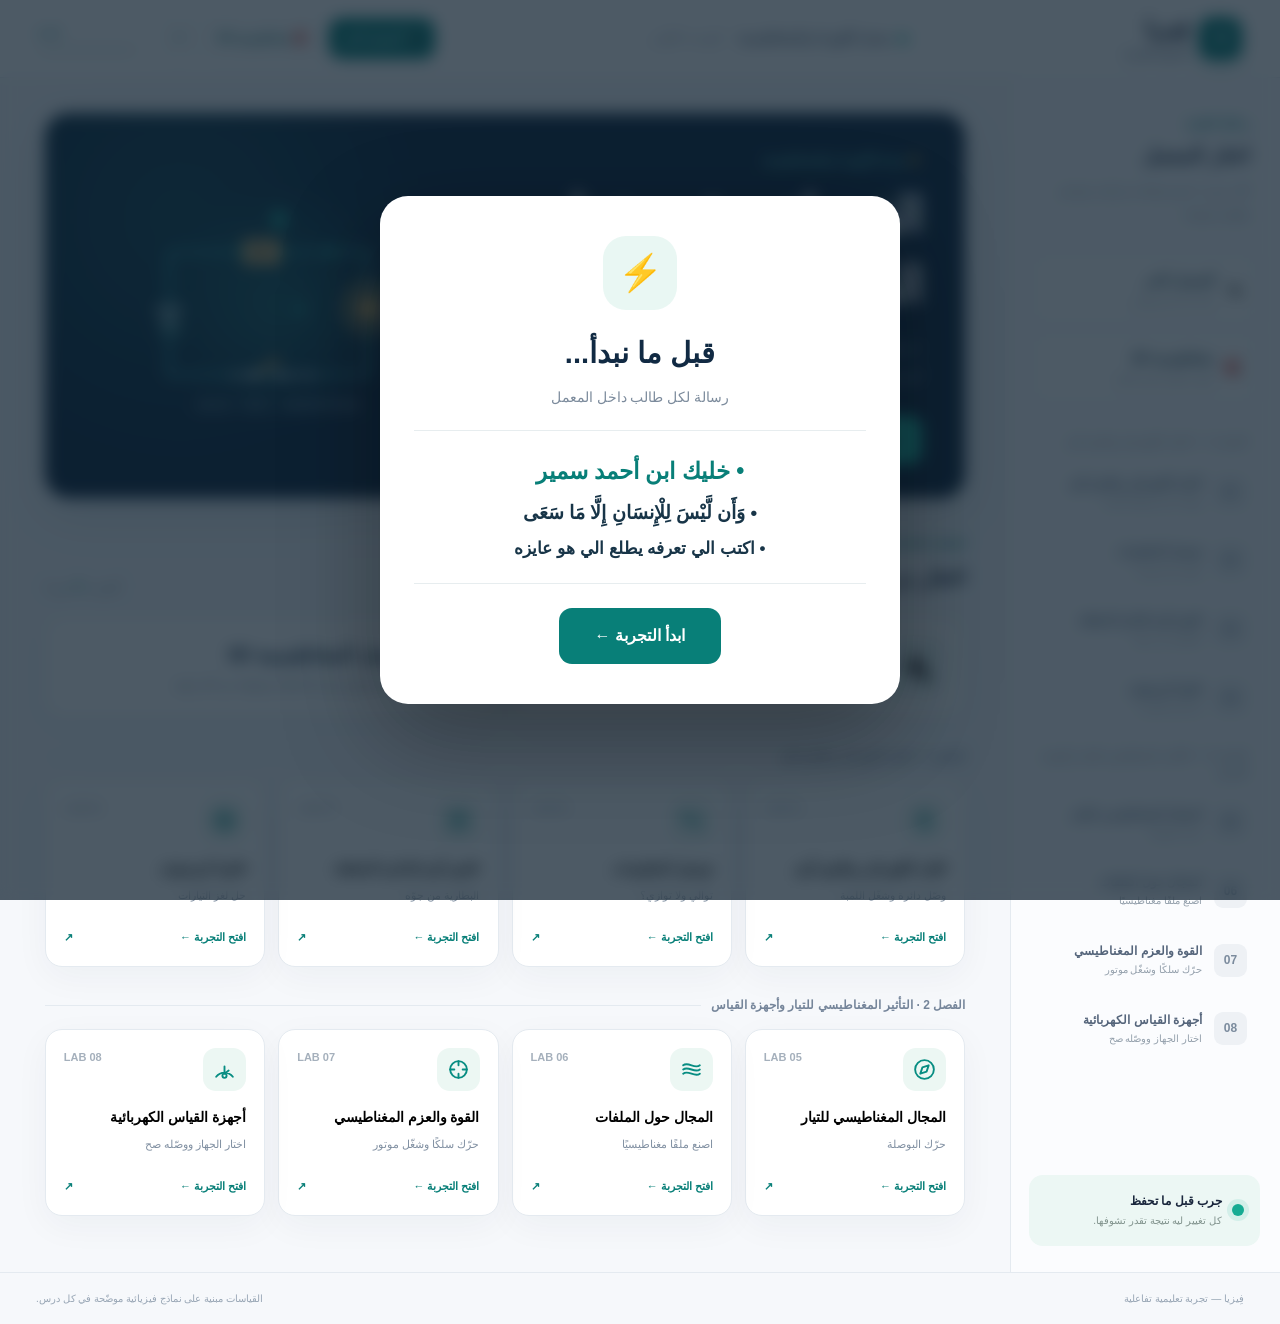
==== fizya-standalone.html @ b4860eb0 "Add files via upload" ====
<!doctype html>
<html lang="ar" dir="rtl">
<head>
<meta charset="utf-8" />
<meta name="viewport" content="width=device-width, initial-scale=1" />
<meta name="theme-color" content="#f6f8fb" />
<meta name="description" content="معمل الفيزياء التفاعلي — ٨ تجارب لفهم الكهرباء والمغناطيسية بالتطبيق." />
<title>فيزيا | معمل الفيزياء التفاعلي</title>
<style>
:root{--bg:#f6f8fb;--ink:#19263c;--muted:#748195;--teal:#087f78;--teal-dark:#086d67;--teal-pale:#e8f6f3;--line:#e4eaf0;--panel:#fff;--navy:#11233b;--accent:#f4b15e;--shadow:0 10px 35px rgba(26,47,72,.045)}
*{box-sizing:border-box}html{scroll-behavior:smooth}body{margin:0;background:var(--bg);font-family:Tahoma,"Segoe UI",Arial,sans-serif;color:var(--ink);font-size:14px;line-height:1.75}button,input,select{font:inherit}button{cursor:pointer}button:focus-visible,input:focus-visible,select:focus-visible{outline:3px solid #64c9bf;outline-offset:3px}svg{display:block}button svg{width:18px;height:18px;fill:none;stroke:currentColor;stroke-width:1.8;stroke-linecap:round;stroke-linejoin:round}h1,h2,h3,p{margin-top:0}h1{letter-spacing:-.8px}.site-header{height:78px;background:#fff;border-bottom:1px solid var(--line);position:sticky;top:0;z-index:20}.header-inner{max-width:1680px;margin:auto;height:100%;display:flex;align-items:center;justify-content:space-between;padding:0 38px;gap:18px}.brand{border:0;background:transparent;display:flex;align-items:center;gap:10px;text-align:right;color:var(--ink);padding:0}.brand-symbol{width:43px;height:43px;border-radius:13px;background:var(--teal);color:#fff;display:grid;place-items:center;box-shadow:0 7px 15px #0a8b7a26}.brand-symbol svg{width:24px}.brand strong{display:block;font-size:23px;line-height:1.3;font-weight:900}.brand small{display:block;font-size:11px;color:var(--muted);font-weight:600}.header-middle{color:#526177;font-weight:700;font-size:13px;display:flex;align-items:center;gap:8px}.tiny-dot,.auto-update i{display:inline-block;width:8px;height:8px;border-radius:50%;background:#25b69c;box-shadow:0 0 0 4px #25b69c1a}.header-unit{font-weight:400;color:#9aa4b2}.header-right{display:flex;align-items:center;gap:25px}.progress-mini{width:98px;display:flex;flex-direction:column;gap:4px;text-align:left;font-size:11px;color:var(--teal);font-weight:800}.progress-track{height:6px;border-radius:20px;background:#e5eeec;overflow:hidden}.progress-track span{display:block;background:#08a08d;width:0;height:100%;transition:width .5s}.icon-button{display:none;border:1px solid var(--line);background:#fff;border-radius:10px;padding:10px}.layout{max-width:1680px;margin:0 auto;display:grid;grid-template-columns:270px minmax(0,1fr);min-height:calc(100vh - 130px)}.sidebar{border-left:1px solid var(--line);padding:30px 20px 26px 18px;display:flex;flex-direction:column;gap:22px;background:#fbfcfe}.eyebrow{display:block;text-transform:uppercase;font-size:11px;font-weight:900;letter-spacing:.2px;color:var(--teal)}.sidebar-top{padding:6px 10px}.sidebar-top h2{font-size:20px;margin:5px 0}.sidebar-top p{font-size:12px;color:#8390a1;line-height:2;margin:0}.nav-group{margin:9px 0 16px}.nav-heading{font-size:10px;font-weight:800;color:#95a1b0;margin:0 12px 9px;letter-spacing:.5px}.nav-item{width:100%;display:flex;align-items:center;gap:12px;text-align:right;border:1px solid transparent;background:transparent;border-radius:12px;padding:13px 12px;color:#55657b;transition:background .2s,border .2s;margin-bottom:4px}.nav-item:hover{background:#eff5f5}.nav-item.active{color:var(--teal);background:#eaf7f3;border-color:#cdece5;font-weight:900}.nav-number{background:#eef1f5;border-radius:9px;width:33px;height:33px;flex-shrink:0;display:grid;place-items:center;color:#7b8b9d;font-size:12px;font-weight:900}.nav-item.active .nav-number{background:#bfe6dd;color:#086c64}.nav-item strong{font-size:12px;line-height:1.6;display:block}.nav-item small{display:block;color:#94a0ac;font-size:10px}.nav-complete{margin-right:auto;color:#0b9b78;font-weight:900;font-size:15px}.sidebar-bottom{margin-top:auto;background:#ecf7f4;border-radius:14px;padding:16px;display:flex;gap:10px;align-items:center}.orb{height:12px;width:12px;background:#16ab93;border-radius:50%;box-shadow:0 0 0 5px #10af951c;flex-shrink:0}.sidebar-bottom strong{display:block;font-size:12px}.sidebar-bottom small{font-size:10px;color:#81938d;display:block}.main{padding:35px clamp(20px,3.5vw,60px) 56px;min-width:0}.landing{max-width:1110px;margin:auto}.landing-cover{background:#112941;border-radius:24px;color:#fff;min-height:288px;position:relative;overflow:hidden;display:grid;grid-template-columns:1.1fr .9fr;align-items:center;padding:34px 43px;box-shadow:0 16px 45px #173c4720}.landing-cover::before{content:"";position:absolute;border-radius:50%;width:530px;height:530px;left:-130px;top:-160px;background:radial-gradient(circle,#1eb5a533,transparent 65%);pointer-events:none}.hero-copy{z-index:1}.hero-copy .micro{color:#69dec9;font-size:12px;font-weight:800}.hero-copy h1{font-size:clamp(32px,4vw,50px);line-height:1.4;max-width:570px;margin:9px 0 12px}.hero-copy p{max-width:435px;line-height:2;color:#bfd1df;font-size:14px}.start-button,.primary-button{background:var(--teal);color:white;border:0;border-radius:12px;padding:12px 20px;font-weight:900;display:inline-flex;align-items:center;justify-content:center;gap:12px;transition:transform .15s,background .15s}.start-button{background:#21c0a9;color:#0d2634;margin-top:13px}.start-button:hover,.primary-button:hover{transform:translateY(-2px)}.start-button svg,.primary-button svg{width:17px;height:17px}.landing-art{display:grid;place-items:center;min-width:0}.landing-art svg{max-width:100%;width:350px;height:auto}.home-head{display:flex;align-items:end;justify-content:space-between;margin:36px 0 18px}.home-head h2{font-size:23px;margin:4px 0 0}.home-head small{color:var(--muted)}.chapter-label{font-size:12px;color:#75859a;font-weight:900;margin:28px 0 13px;display:flex;gap:10px;align-items:center}.chapter-label:after{content:"";flex:1;height:1px;background:var(--line)}.lab-grid{display:grid;grid-template-columns:repeat(4,minmax(0,1fr));gap:13px}.lab-card{display:flex;flex-direction:column;align-items:stretch;text-align:right;padding:18px;border-radius:17px;background:#fff;border:1px solid var(--line);box-shadow:var(--shadow);min-height:187px;transition:transform .2s,border-color .2s,box-shadow .2s}.lab-card:hover{transform:translateY(-4px);border-color:#9cd8d0;box-shadow:0 15px 30px #2940500f}.lab-card-top{display:flex;justify-content:space-between;align-items:start}.lab-icon{height:43px;width:43px;display:grid;place-items:center;border-radius:13px;background:#ecf7f3;color:#078d82}.lab-icon svg{width:25px;height:25px;fill:none;stroke:currentColor;stroke-width:1.8;stroke-linecap:round;stroke-linejoin:round}.lab-card-index{font-size:11px;color:#a5b0bc;font-weight:800}.lab-card h3{font-size:14px;line-height:1.7;margin:15px 0 6px}.lab-card p{font-size:11px;color:#8190a2;margin:0;line-height:1.8}.lab-card-bottom{margin-top:auto;padding-top:12px;display:flex;justify-content:space-between;align-items:center;color:var(--teal);font-size:11px;font-weight:900}.check-mark{background:#e7f8ee;color:#138c5f;border-radius:20px;padding:2px 9px}.breadcrumb{color:#9aa6b5;font-size:12px;margin:0 0 19px}.breadcrumb button{color:var(--teal);background:none;border:0;font-weight:800;padding:0}.lesson-hero{display:flex;align-items:center;justify-content:space-between;gap:15px;margin-bottom:25px}.lesson-kicker{display:flex;align-items:center;gap:12px;color:var(--teal);font-size:11px;font-weight:900}.kicker-sep{width:4px;height:4px;background:#bac6d1;border-radius:50%}.lesson-hero h1{font-size:clamp(23px,2.6vw,34px);line-height:1.4;margin:8px 0}.lesson-hero p{color:#8190a2;font-size:13px;margin:0}.hero-badge{border:1px solid #b5e4dc;border-radius:30px;background:#eaf8f3;color:#087b6d;padding:8px 13px;font-size:11px;display:flex;align-items:center;gap:6px;white-space:nowrap;font-weight:900}.hero-badge svg{width:18px;height:18px;fill:none;stroke:currentColor;stroke-width:1.8}.lesson-grid{display:grid;grid-template-columns:minmax(0,1fr) minmax(260px,306px);gap:20px;align-items:start}.experiment-card,.task-card,.insight-card,.navigation-card{background:var(--panel);border:1px solid var(--line);border-radius:18px;box-shadow:var(--shadow)}.experiment-card{padding:22px;min-width:0}.card-top,.controls-top{display:flex;justify-content:space-between;align-items:center;gap:12px}.card-top>div,.controls-top>div{display:flex;align-items:center;gap:10px}.card-top h2,.controls-top h2{font-size:16px;margin:0}.step-pill{display:inline-grid;place-items:center;min-width:31px;height:31px;border-radius:9px;background:#e7f5f1;color:var(--teal);font-size:11px;font-weight:900;direction:ltr}.quiet-button{color:#8995a5;background:#fff;border:1px solid #e5ebf0;border-radius:9px;padding:7px 9px;display:flex;align-items:center;gap:5px;font-size:11px}.quiet-button:hover{color:#c15c46}.quiet-button svg{width:14px;height:14px}.stage{margin-top:18px;background:#102438;border:1px solid #19354a;border-radius:16px;min-height:295px;position:relative;overflow:hidden;color:#fff;display:flex;flex-direction:column;align-items:stretch;justify-content:center}.stage::before{content:"";position:absolute;inset:0;opacity:.12;background-image:linear-gradient(#47778b 1px,transparent 1px),linear-gradient(90deg,#47778b 1px,transparent 1px);background-size:28px 28px;pointer-events:none}.stage svg{width:100%;height:auto;max-height:355px;position:relative;z-index:1}.stage-title{position:absolute;top:13px;right:16px;z-index:2;color:#91b3c5;font-size:10px;font-weight:900}.stage-footer{position:absolute;bottom:12px;left:14px;z-index:2;font-size:10px;color:#9bc0cf;direction:ltr}.stage-note{margin:9px 0 23px;color:#8492a4;font-size:11px;min-height:19px}.controls-top{border-top:1px solid #ecf0f4;padding-top:20px}.auto-update{display:flex;align-items:center;gap:8px;color:#8ca3a1;font-size:10px}.auto-update i{width:6px;height:6px}.controls{display:grid;grid-template-columns:repeat(2,minmax(0,1fr));gap:14px;margin-top:17px}.control{background:#f7f9fb;border:1px solid #edf0f3;border-radius:12px;padding:13px 15px;min-width:0}.control.full{grid-column:1/-1}.control-label{display:flex;align-items:center;justify-content:space-between;gap:10px;font-size:11px;font-weight:900;margin-bottom:14px}.control-value{direction:ltr;unicode-bidi:isolate;color:var(--teal);font-weight:900;font-size:13px;white-space:nowrap}.control input[type=range]{width:100%;accent-color:#0b998b;cursor:pointer;margin:0}.minmax{display:flex;justify-content:space-between;direction:ltr;color:#a5adba;font-size:10px;margin-top:3px}.segment{display:flex;gap:5px;background:#eaf0f3;border-radius:10px;padding:4px}.segment button{border:0;background:transparent;color:#657588;padding:9px 10px;border-radius:8px;font-size:11px;font-weight:800;flex:1;min-width:0}.segment button.selected{background:#fff;color:var(--teal);box-shadow:0 2px 7px #25385017}.action-row{display:flex;flex-wrap:wrap;gap:9px;margin-top:10px}.soft-action{border:1px solid #d4e7e4;background:#f3faf8;border-radius:10px;color:#107d74;font-size:11px;font-weight:900;padding:9px 12px}.soft-action:hover{background:#ddf2eb}.readouts{display:grid;grid-template-columns:repeat(3,minmax(0,1fr));gap:9px;margin-top:16px}.readout{background:#eef7f5;padding:14px 12px;border-radius:12px;min-width:0}.readout small{display:block;font-size:10px;color:#658b86;font-weight:700}.readout strong{font-size:20px;font-weight:900;display:block;direction:ltr;text-align:right;line-height:1.5;color:#096d64;font-family:"Segoe UI",Tahoma,sans-serif}.right-column{display:flex;flex-direction:column;gap:15px}.task-card,.insight-card,.navigation-card{padding:22px}.task-card{border-top:3px solid #0a998c}.section-heading{display:flex;align-items:center;gap:11px;margin-bottom:15px}.number-emphasis{background:#e8f6f2;color:var(--teal);display:grid;place-items:center;width:36px;height:36px;border-radius:10px;font-weight:900;direction:ltr}.number-emphasis.secondary{background:#fff3e4;color:#c68231}.section-heading h2{font-size:16px;margin:2px 0 0}.task-card>p,.insight-card>p,.navigation-card>p{font-size:12px;color:#6c7d90;line-height:2.1}.task-card>p{font-size:13px;color:#43556e}.task-status{display:flex;align-items:flex-start;gap:8px;background:#f6f8fa;color:#8290a3;border-radius:11px;padding:11px 12px;font-size:11px;font-weight:800;line-height:1.8;margin:14px 0}.task-status.done{color:#0b836e;background:#e7f8f0}.task-status svg{width:17px;height:17px;fill:none;stroke:currentColor;stroke-width:2;flex-shrink:0;margin-top:2px}.hint-button{border:0;background:transparent;color:#c38943;font-weight:900;font-size:11px;display:flex;align-items:center;gap:6px;padding:7px 0}.hint-button svg{width:17px;height:17px}.hint-text{margin:5px 0 0!important;background:#fff7e8;color:#865b25!important;border-radius:10px;padding:11px;line-height:2}.formula{direction:ltr;text-align:center;background:#11283b;color:#c5fff2;border-radius:11px;padding:13px 8px;margin:0 0 15px;font-size:16px;font-weight:800;font-family:"Segoe UI",Arial,sans-serif;letter-spacing:.4px}.insight-card>p{margin-bottom:12px}.dynamic-insight{background:#f4f8fa;border-right:3px solid #16a796;border-radius:8px;padding:11px 13px;font-size:11px;color:#425b6e;line-height:1.9}.navigation-card{background:#f0f6f5}.navigation-card p{font-size:11px;margin:8px 0 15px}.primary-button{width:100%;background:#087e75;padding:12px 16px;font-size:12px}.primary-button:disabled{background:#a5c9c2;cursor:not-allowed;transform:none}.landing-progress{display:flex;align-items:center;gap:6px;color:#627588;font-size:12px}.landing-progress strong{color:var(--teal)}footer{max-width:1680px;margin:auto;border-top:1px solid var(--line);padding:17px 36px;display:flex;justify-content:space-between;gap:12px;color:#98a6b5;font-size:10px}.toast{position:fixed;bottom:25px;left:25px;z-index:50;background:#163b38;color:white;padding:12px 20px;border-radius:11px;box-shadow:0 12px 50px #0003;transition:opacity .2s,transform .2s;opacity:0;transform:translateY(10px);pointer-events:none;max-width:320px;font-size:12px}.toast.show{opacity:1;transform:translateY(0)}.node{cursor:pointer}.node:hover circle{stroke:#fff;stroke-width:3}.wire-connected{stroke:#5bd8c6;stroke-width:4;fill:none;stroke-linecap:round}.wire-missing{stroke:#476274;stroke-dasharray:7 7;stroke-width:3;fill:none}.wire-active{stroke:#7beccf;stroke-width:4;fill:none}.svg-caption{font-family:"Segoe UI",Tahoma,Arial,sans-serif;fill:#b8d5df;font-size:11px}.svg-label{font-family:"Segoe UI",Tahoma,Arial,sans-serif;fill:#f3f9ff;font-size:13px;font-weight:650}.svg-value{font-family:"Segoe UI",Arial,sans-serif;fill:#74ebd3;font-weight:750;font-size:14px}.svg-muted{stroke:#7795a7;fill:none;stroke-width:3}.svg-equipment{stroke:#e2eef4;fill:#17334a;stroke-width:2}.tap-label{font-family:Tahoma,sans-serif;font-size:10px;fill:#eaf5ff}.entry-input{background:white;width:100%;padding:10px 12px;border:1px solid #d3e3e3;border-radius:8px;outline:0;color:#173448;direction:ltr}.entry-button{background:#108e82;color:#fff;border:0;border-radius:9px;padding:11px 12px;font-size:12px;font-weight:850}.entry-row{display:flex;gap:7px}.entry-row input{flex:1;min-width:0}.lab-footnote{font-size:10px;color:#8da0ac;margin-top:6px}.mobile-close{display:none}[hidden]{display:none!important}
@media(max-width:1270px){.lesson-grid{grid-template-columns:minmax(0,1fr) 270px}.main{padding:29px 24px}.lab-grid{grid-template-columns:repeat(2,minmax(0,1fr))}.layout{grid-template-columns:240px minmax(0,1fr)}.sidebar{padding:27px 12px}.task-card,.insight-card,.navigation-card{padding:18px}}
@media(max-width:980px){.icon-button{display:inline-flex}.layout{display:block}.sidebar{position:fixed;z-index:30;right:0;top:78px;bottom:0;width:290px;overflow:auto;background:#fff;box-shadow:-12px 8px 40px #1b354331;transform:translateX(110%);transition:transform .2s}.sidebar.open{transform:translateX(0)}.main{padding:28px clamp(15px,5vw,42px)}.header-inner{padding:0 23px}.lesson-grid{grid-template-columns:minmax(0,1fr) 285px}}
@media(max-width:720px){.site-header{height:68px}.header-middle{display:none}.header-inner{padding:0 16px}.sidebar{top:68px}.brand strong{font-size:20px}.brand-symbol{height:39px;width:39px}.progress-mini{width:70px}.header-right{gap:15px}.landing-cover{grid-template-columns:1fr;min-height:0;padding:28px 25px}.landing-art{display:none}.hero-copy h1{font-size:31px}.landing-cover p{font-size:12px}.home-head{align-items:center}.lab-grid{grid-template-columns:repeat(2,minmax(0,1fr));gap:10px}.lab-card{padding:14px;min-height:173px}.lab-card h3{font-size:12px}.lab-card p{font-size:10px}.lesson-grid{grid-template-columns:1fr}.lesson-hero{align-items:flex-start}.hero-badge{display:none}.experiment-card{padding:14px}.stage{min-height:245px}.stage svg{max-height:300px}.right-column{display:grid;grid-template-columns:1fr}.task-card,.insight-card,.navigation-card{padding:19px}.controls{gap:8px}.control{padding:11px}.readout{padding:12px 9px}.readout strong{font-size:17px}.readout small{font-size:9px}footer{flex-wrap:wrap;padding:16px}.controls-top h2,.card-top h2{font-size:13px}}
@media(max-width:420px){.lab-grid{grid-template-columns:1fr 1fr}.lab-card{min-height:180px}.hero-copy h1{font-size:28px}.main{padding:22px 12px}.readouts{gap:6px}.readout strong{font-size:15px}.header-inner{padding:0 12px}.controls{grid-template-columns:1fr}.auto-update{font-size:9px}.lesson-hero h1{font-size:23px}.stage{min-height:220px}.card-top{gap:4px}.quiet-button{font-size:10px}}
@media(prefers-reduced-motion:reduce){*,*:before,*:after{animation:none!important;transition:none!important;scroll-behavior:auto!important}}


/* FIZYA v2 - focused interaction system */
[hidden]{display:none!important}
.header-tools{display:flex;gap:7px;align-items:center}.header-tool{border:1px solid #d8e7e5;background:#fff;color:#146b66;border-radius:12px;padding:9px 12px;font-size:12px;font-weight:800;white-space:nowrap}.header-tool:hover,.header-tool.active{background:#eaf7f4}.header-tool.primary{background:#087f78;color:white;border-color:#087f78}.sidebar-lab-links{display:grid;gap:8px;padding:0 4px}.sidebar-special{background:white;border:1px solid #dfe9ef;color:#294656;border-radius:12px;text-align:right;padding:13px;display:flex;align-items:center;gap:10px;font-weight:800}.sidebar-special svg{width:22px;height:22px;flex-shrink:0}.sidebar-special small{display:block;font-size:10px;color:#8594a2;font-weight:500}.sidebar-special.selected{background:#e9f7f3;border-color:#b8e3d9;color:#087f78}.landing-special{display:grid;grid-template-columns:repeat(2,minmax(0,1fr));gap:14px;margin:18px 0 28px}.special-tile{border:1px solid #deebe9;border-radius:19px;display:flex;align-items:center;gap:15px;text-align:right;background:white;padding:21px;color:#152b41;box-shadow:0 8px 22px #12283908}.special-tile strong{font-size:19px;display:block}.special-tile small{display:block;color:#758696;font-size:12px;margin-top:3px}.tile-symbol{font-size:30px;width:58px;height:58px;background:#e9f6f4;border-radius:16px;display:grid;place-items:center}.special-tile:hover{border-color:#88cfc3;transform:translateY(-1px)}
.welcome-overlay{position:fixed;inset:0;z-index:90;background:rgba(11,29,45,.73);backdrop-filter:blur(8px);display:grid;place-items:center;padding:20px}.welcome-card{width:min(520px,100%);background:#fff;border-radius:28px;padding:40px 34px;text-align:center;box-shadow:0 35px 100px #0005}.welcome-emblem{width:74px;height:74px;display:grid;place-items:center;margin:0 auto 18px;background:#e9f7f3;color:#087f78;font-size:36px;border-radius:23px}.welcome-card h2{font-size:29px;margin:0 0 6px;color:#112a43}.welcome-lead{color:#7c8b9c;margin-bottom:21px}.welcome-quotes{border-top:1px solid #e7edef;border-bottom:1px solid #e7edef;padding:17px 0;margin:0 0 24px}.welcome-quotes p{margin:0;line-height:2;font-size:20px;font-weight:800;color:#183548}.welcome-quotes p:first-child{font-size:23px;color:#087f78}.welcome-quotes p:nth-child(2){font-family:Tahoma,'Segoe UI',sans-serif;font-size:19px}.welcome-quotes p:last-child{font-size:17px}.welcome-card button{border:0;border-radius:13px;padding:14px 36px;background:#087f78;color:white;font-weight:900;font-size:16px}
.extra-view{max-width:1270px;margin:0 auto}.extra-header{display:flex;justify-content:space-between;gap:14px;align-items:flex-end;margin:0 0 19px}.extra-header .eyebrow{margin:0 0 8px}.extra-header h1{font-size:clamp(27px,3vw,38px);margin:0 0 6px}.extra-header p{color:#77889a;margin:0;font-size:14px;max-width:650px}.extra-columns{display:grid;grid-template-columns:minmax(0,1fr) 300px;align-items:start;gap:20px}.extra-panel{background:#fff;border:1px solid #e1eaf0;border-radius:19px;padding:20px;box-shadow:0 10px 25px rgba(22,45,66,.035);min-width:0}.extra-panel h3{font-size:16px;margin:0 0 12px}.extra-aside{display:grid;gap:15px}.lab-label{font-size:11px;color:#087f78;letter-spacing:.2px;font-weight:900}.quiet-line{font-size:12px;color:#708596;line-height:1.9}.experiment-actions{display:flex;gap:8px;flex-wrap:wrap;align-items:center;margin:12px 0}.lab-action{border:1px solid #dce8ed;background:#f7fafb;border-radius:10px;padding:9px 13px;color:#294b5e;font-size:12px;font-weight:800}.lab-action:hover,.lab-action:focus-visible{background:#e8f6f3;border-color:#9dd5cb}.lab-action.highlight{background:#087f78;border-color:#087f78;color:white}.lab-action.danger{color:#a64c45}.tool-palette{display:flex;gap:8px;flex-wrap:wrap}.component-add{border:1px dashed #b4cbd0;background:#f7fbfc;padding:9px 14px;border-radius:11px;color:#243f50;font-weight:800;font-size:12px;touch-action:manipulation}.component-add:active{transform:scale(.98)}.component-add span{font-size:19px;vertical-align:middle;margin-left:5px}.component-add.is-selected{background:#def4ee;border-style:solid;border-color:#087f78}.lab-canvas-shell{margin:14px 0 10px;background:#0d2636;border-radius:16px;overflow:auto;position:relative}.circuit-svg{display:block;width:100%;min-width:620px;touch-action:none;user-select:none;cursor:crosshair}.lab-canvas-top{position:absolute;top:12px;right:13px;color:#b8d5df;font-size:11px;font-weight:700;pointer-events:none}.lab-canvas-bottom{position:absolute;bottom:12px;left:14px;color:#84aaba;font-size:11px;pointer-events:none}.component-shape{cursor:grab;touch-action:none}.component-shape:active{cursor:grabbing}.component-shape.selected rect.select-halo{stroke:#ffcc75;stroke-width:2.5}.terminal{cursor:pointer;outline:none;touch-action:manipulation}.terminal:focus circle:last-of-type{stroke:#fff;stroke-width:3}.lab-wire{stroke:#5bcdbc;stroke-width:3;stroke-linecap:round;fill:none;pointer-events:none}.lab-wire.preview{stroke:#f5bb72;stroke-dasharray:7 7}.lab-metrics{display:grid;grid-template-columns:repeat(3,minmax(0,1fr));gap:10px;margin:12px 0}.lab-metric{background:#f0f6f7;padding:13px 10px;border-radius:12px;text-align:center}.lab-metric small{display:block;font-size:10px;color:#72899a}.lab-metric strong{display:block;font-size:19px;color:#0d756d;direction:ltr}.lab-control label{font-size:12px;font-weight:800;display:flex;justify-content:space-between}.lab-control input[type=range]{width:100%;accent-color:#0d9488}.lab-control{margin-top:11px}.lab-control small{color:#748798;font-size:11px}.explain-toggle{width:100%;background:#e9f6f3;border:1px solid #c8e8df;color:#087f78;font-weight:900;padding:13px 16px;border-radius:13px;text-align:right}.why-content{margin-top:11px;border-radius:13px;background:#f4faf8;border:1px solid #d7ece6;padding:14px;font-size:13px;line-height:2;color:#35536a}.warning-strip{background:#fff2e7;border:1px solid #f7cfb7;border-radius:10px;padding:10px;color:#8d4c2d;font-weight:800;font-size:12px;margin:9px 0}.success-strip{background:#e8f7f1;border:1px solid #bce8d5;border-radius:10px;padding:10px;color:#126e53;font-size:12px;font-weight:800}.prediction-card{background:#fff;border:1px solid #dceae8;border-right:4px solid #08a48e;border-radius:15px;padding:17px 20px;margin:0 0 20px;display:grid;grid-template-columns:minmax(0,1fr) auto;gap:12px;align-items:center}.prediction-card h3{font-size:15px;margin:2px 0 5px}.prediction-card p{margin:0;font-size:12px;color:#6e8091}.prediction-options{display:flex;flex-wrap:wrap;gap:7px;justify-content:flex-start}.prediction-options button{border:1px solid #d2e2e8;border-radius:10px;padding:9px 13px;background:#f8fafc;color:#31506a;font-size:12px;font-weight:800}.prediction-options button.chosen{border-color:#0b8e82;background:#e4f7f1;color:#067367}.prediction-feedback{grid-column:1/-1;background:#f1f7f7;border-radius:10px;padding:11px;color:#345267;font-size:12px}.prediction-feedback.correct{color:#0b765b;background:#e8f9ef}.prediction-feedback.incorrect{color:#945634;background:#fff4e8}
.mag-canvas{display:block;width:100%;height:390px;touch-action:none;cursor:grab;background:radial-gradient(circle at 48% 50%,#173f4a 0,#102d3e 55%,#0a1c2e 100%);border-radius:15px}.mag-canvas:active{cursor:grabbing}.mag-readouts{display:flex;flex-wrap:wrap;gap:12px;margin:8px 0}.mag-readouts span{padding:10px 13px;border-radius:10px;background:#edf6f6;color:#1c5863;font-size:12px;font-weight:800}.mag-readouts b{font-size:16px;color:#087f78}.mag-view-actions{display:flex;gap:7px;flex-wrap:wrap;margin-top:10px}.mag-view-actions button{border:1px solid #a9c3ca;background:#173e50;color:#eaf9fc;border-radius:9px;padding:7px 12px;font-size:12px;font-weight:800}.mag-view-actions button:hover{background:#22596a}.mag-help{font-size:12px;color:#6f8592;line-height:1.8;margin-top:6px}.extra-compare{display:grid;grid-template-columns:1fr 1fr;gap:9px}.extra-compare div{background:#f1f7f8;border-radius:11px;padding:10px;font-size:12px}.extra-compare strong{display:block;font-size:18px;color:#087f78}.mini-goal{padding:12px;background:#f0f8f8;border:1px solid #deeeee;border-radius:12px;font-size:12px;color:#335264}.mini-goal strong{font-size:14px;color:#173a46}.mini-goal button{margin-top:10px}.exp-why-button{width:100%;border:1px solid #c8e8df;background:#eaf8f3;border-radius:12px;padding:11px 15px;color:#087b74;font-weight:900;margin:0 0 14px}.insight-hide{display:none!important}.lesson-view .prediction-card{margin-bottom:22px}.small-note{color:#708596;font-size:11px;line-height:1.8}.stage [data-node]{cursor:pointer}
@media(max-width:1150px){.header-tools{gap:4px}.header-tool{font-size:11px;padding:7px 9px}.header-middle{display:none}.extra-columns{grid-template-columns:minmax(0,1fr) 265px}}
@media(max-width:900px){.extra-columns{grid-template-columns:1fr}.extra-aside{grid-template-columns:repeat(2,minmax(0,1fr))}.header-tool{display:none}.header-tools .header-tool.primary{display:inline-flex}.sidebar-lab-links{padding:0}.landing-special{grid-template-columns:1fr 1fr}}
@media(max-width:620px){.welcome-card{padding:28px 18px;border-radius:21px}.welcome-quotes p{font-size:17px}.welcome-quotes p:first-child{font-size:20px}.welcome-quotes p:nth-child(2){font-size:16px}.welcome-quotes p:last-child{font-size:15px}.extra-header{display:block}.extra-panel{padding:15px}.extra-aside{grid-template-columns:1fr}.landing-special{grid-template-columns:1fr}.prediction-card{grid-template-columns:1fr;padding:14px}.prediction-options{justify-content:stretch}.prediction-options button{flex:1}.lab-metrics{grid-template-columns:repeat(3,1fr)}.lab-metric strong{font-size:15px}.mag-canvas{height:310px}}
@media(prefers-reduced-motion:reduce){*,*:before,*:after{scroll-behavior:auto!important;transition:none!important;animation:none!important}}

</style>
</head>
<body>
<div id="app">
<header class="site-header">
  <div class="header-inner">
    <button class="brand" id="homeBtn" aria-label="العودة للبداية">
      <span class="brand-symbol" aria-hidden="true"><svg viewBox="0 0 36 36"><path d="M20 3 7 19h10l-2 14 15-19H19z" fill="currentColor"/></svg></span>
      <span><strong>فِيزيا</strong><small>اتعلمها بالتجربة</small></span>
    </button>
    <div class="header-middle"><span class="tiny-dot"></span> معمل الكهرباء والمغناطيسية <span class="header-unit">· الوحدة الأولى</span></div>
    <div class="header-right"><div class="header-tools"><button class="header-tool primary" data-special="free">🔌 المعمل الحر</button><button class="header-tool" data-special="magnetic">🧲 مغناطيسية 3D</button><button class="header-tool" id="welcomeReopen" title="رسالة البداية" aria-label="رسالة البداية">✦</button></div>
      <div class="progress-mini"><span id="headerCount">٠ / ٨</span><div class="progress-track"><span id="headerBar"></span></div></div>
      <button class="icon-button" id="menuBtn" aria-label="عرض الدروس" title="الدروس"><svg viewBox="0 0 24 24"><path d="M4 6h16M4 12h16M4 18h16"/></svg></button>
    </div>
  </div>
</header>
<div class="layout">
  <aside class="sidebar" id="sidebar">
    <div class="sidebar-top"><span class="eyebrow">رحلتك العلمية</span><h2>اختار المعمل</h2><p>كل درس = تجربة واحدة مركزة، وتحدي تطبقه بنفسك.</p></div>
    <div class="sidebar-lab-links"><button class="sidebar-special" data-special="free"><span>🔌</span><span>المعمل الحر <small>ركّب أي دائرة وجرّب</small></span></button><button class="sidebar-special" data-special="magnetic"><span>🧲</span><span>مغناطيسية 3D <small>مجال تفاعلي ثلاثي الأبعاد</small></span></button></div><div id="lessonNav"></div>
    <div class="sidebar-bottom"><span class="orb"></span><div><strong>جرب قبل ما تحفظ</strong><small>كل تغيير ليه نتيجة تقدر تشوفها.</small></div></div>
  </aside>
  <main class="main" id="mainContent">
    <div id="landing" class="landing"><section style="max-width:720px;margin:clamp(24px,6vw,90px) auto;padding:clamp(24px,5vw,48px);background:#fff;border:1px solid #e2eaf0;border-radius:24px;box-shadow:0 16px 40px rgba(18,39,64,.05);text-align:right"><div style="font-size:38px;line-height:1.3">⚡</div><h1 style="font-size:clamp(27px,4vw,38px);color:#122840;margin:12px 0">فِيزيا — معمل الفيزياء التفاعلي</h1><p style="font-size:17px;line-height:1.9;color:#415970">التجارب تحتاج تشغيل JavaScript في متصفح كامل. لو بتشوف الرسالة دي داخل معاينة ملف في ChatGPT، فالمعاينة غالبًا بتمنع تشغيل التفاعل؛ علشان كده المعامل مش هتظهر هنا.</p><p style="font-size:16px;line-height:1.9;color:#415970"><strong>الحل:</strong> ارفع ملف الموقع على استضافة مواقع ثابتة، وافتح الرابط اللي هتاخده في Safari أو Chrome. وتقدر تستخدم ملف ZIP الجاهز للنشر.</p><p style="font-size:14px;color:#728598;margin-top:22px">لو JavaScript شغّال، الصفحة دي هتتحول تلقائيًا لقائمة المعامل الثمانية.</p></section></div>
    <div id="lessonView" class="lesson-view" hidden>
      <div class="breadcrumb"><button id="backHome">جميع المعامل</button><span> / </span><span id="crumbLesson"></span></div>
      <section class="lesson-hero">
        <div><div class="lesson-kicker"><span id="chapterTag"></span><span class="kicker-sep"></span><span id="lessonNumber"></span></div><h1 id="lessonTitle"></h1><p id="lessonSubtitle"></p></div>
        <div class="hero-badge"><svg viewBox="0 0 24 24"><path d="M9 3v5l-5.7 9.6A2.2 2.2 0 0 0 5.2 21h13.6a2.2 2.2 0 0 0 1.9-3.4L15 8V3M7 3h10M8 15h8"/></svg><span>تجربة تفاعلية</span></div>
      </section>
      <div id="lessonPredict"> </div>
      <div class="lesson-grid">
        <section class="experiment-card">
          <div class="card-top"><div><span class="step-pill">01</span><h2>جرب بنفسك</h2></div><button class="quiet-button" id="resetBtn"><svg viewBox="0 0 24 24"><path d="M3 11a9 9 0 1 1 2.7 6.4M3 4v7h7"/></svg> إعادة التجربة</button></div>
          <div id="stage" class="stage" aria-live="polite"></div>
          <div id="stage-note" class="stage-note"></div>
          <div class="controls-top"><div><span class="step-pill">02</span><h2>غيّر وشوف الفرق</h2></div><span class="auto-update"><i></i> تتحدث مباشرة</span></div>
          <div id="controls" class="controls"></div>
          <div id="readouts" class="readouts"></div>
        </section>
        <aside class="right-column">
          <section class="task-card" id="taskCard"><div class="section-heading"><span class="number-emphasis">03</span><div><span class="eyebrow">مهمتك النهارده</span><h2>التحدي العملي</h2></div></div><p id="taskText"></p><div id="taskStatus"></div><button id="hintBtn" class="hint-button"><svg viewBox="0 0 24 24"><path d="M9 18h6M10 22h4M9 15c-1.5-1.1-3-2.8-3-5a6 6 0 0 1 12 0c0 2.2-1.5 3.9-3 5-.7.5-1 1-1 2h-4c0-1-.3-1.5-1-2z"/></svg> محتاج تلميح؟</button><p id="hintText" class="hint-text" hidden></p></section>
          <section class="insight-card"><div class="section-heading"><span class="number-emphasis secondary">04</span><div><span class="eyebrow">افهم اللي حصل</span><h2>العلم ورا التجربة</h2></div></div><div id="whyLessonMount"></div><div class="formula" id="formula"></div><p id="insightText"></p><div id="dynamicInsight" class="dynamic-insight"></div></section>
          <section class="navigation-card"><span class="eyebrow">مستعد تكمل؟</span><p>التجربة أهم من الإجابة. غيّر قيمة واحدة كل مرة ولاحظ اللي بيحصل.</p><button id="nextLesson" class="primary-button">المعمل التالي <svg viewBox="0 0 24 24"><path d="m15 5-7 7 7 7"/></svg></button></section>
        </aside>
      </div>
    </div>
    <section id="extraView" class="extra-view" hidden></section>
  </main>
</div>
<footer><span>فِيزيا — تجربة تعليمية تفاعلية</span><span>القياسات مبنية على نماذج فيزيائية موضّحة في كل درس.</span></footer>
<div id="toast" class="toast" role="status" aria-live="polite"></div><div id="welcomeOverlay" class="welcome-overlay" role="dialog" aria-modal="true" aria-labelledby="welcomeTitle" hidden><div class="welcome-card"><div class="welcome-emblem">⚡</div><h2 id="welcomeTitle">قبل ما نبدأ...</h2><p class="welcome-lead">رسالة لكل طالب داخل المعمل</p><div class="welcome-quotes"><p>• خليك ابن أحمد سمير</p><p>• وَأَن لَّيْسَ لِلْإِنسَانِ إِلَّا مَا سَعَى</p><p>• اكتب الي تعرفه يطلع الي هو عايزه</p></div><button id="welcomeStart">ابدأ التجربة ←</button></div></div>
</div>
<script>
'use strict';
const $=id=>document.getElementById(id);
const clamp=(x,a,b)=>Math.max(a,Math.min(b,x));
const fmt=(x,d=2)=>Number.isFinite(x)?Number(x).toFixed(d):'—';
const rad=d=>d*Math.PI/180;
const chapters=['التيار الكهربائي وقانون أوم','التأثير المغناطيسي للتيار وأجهزة القياس'];
const lessons=[
 {title:'التيار الكهربائي وقانون أوم',short:'وصّل دائرة وشغّل اللمبة',desc:'افهم العلاقة بين الجهد والتيار والمقاومة لما توصل الدائرة بنفسك.',sub:'وصّل المكونات، اقفل المفتاح، وغيّر الجهد والمقاومة وشوف التأثير بنفسك.',formula:'I = V / R',explain:'في الدائرة الأومية، شدة التيار تساوي فرق الجهد مقسومًا على المقاومة. عند ثبات المقاومة، زيادة الجهد تزيد التيار، وزيادة المقاومة تقلله.',task:'وصّل الأسلاك الأربعة، اقفل المفتاح، واضبط شدة التيار على 2.00 أمبير.',hint:'اضغط على نقطتين متتاليتين لتوصيل سلك. بعد اكتمال الدائرة، جرّب 8 فولت مع مقاومة 4 أوم.',icon:0},
 {title:'توصيل المقاومات',short:'توالي ولا توازي؟',desc:'غيّر نوع التوصيل ولاحظ المقاومة المكافئة والتيارات.',sub:'استخدم نفس المقاومات في التوالي والتوازي، وشوف ليه النتيجة مختلفة.',formula:'Series: Rₑ = R₁ + R₂   |   Parallel: 1/Rₑ = 1/R₁ + 1/R₂',explain:'في التوالي، يمر نفس التيار في جميع المقاومات وتُجمع قيمها. في التوازي، يكون فرق الجهد نفسه على كل فرع، والمقاومة المكافئة أقل من أصغر مقاومة.',task:'خليك على مقاومتين، كل واحدة 6 أوم. وصّلهما بطريقة تجعل المقاومة المكافئة 3 أوم.',hint:'في التوازي: مقاومتان متساويتان قيمتهما 6 أوم تعطيان مقاومة مكافئة 3 أوم.',icon:1},
 {title:'قانون أوم للدائرة المغلقة',short:'البطارية من جوّه',desc:'شوف تأثير المقاومة الداخلية على جهد البطارية أثناء التشغيل.',sub:'البطارية مش مثالية؛ جرّب تغيّر الحمل الخارجي وراقب فرق الجهد الطرفي.',formula:'I = ℰ / (R + r)   |   V = ℰ − Ir',explain:'البطارية الحقيقية لها مقاومة داخلية r، لذلك جزء من القوة الدافعة الكهربية يُفقد داخلها عندما يمر تيار. الجهد بين طرفيها تحت الحمل يساوي ℰ − Ir.',task:'لديك بطارية قوتها الدافعة 12 فولت ومقاومتها الداخلية 2 أوم. اضبط الحمل ليصبح الجهد الطرفي 9.00 فولت.',hint:'عند 9 فولت يكون الفقد الداخلي 3 فولت؛ إذن I = 3 ÷ 2 = 1.5 أمبير. الحمل المطلوب R = 9 ÷ 1.5.',icon:2},
 {title:'قانونا كيرشوف',short:'حل لغز التيارات',desc:'راقب تقسيم التيار عند العقدة، وطبّق قانون الحلقات.',sub:'غيّر مقاومات فرعين، واكتشف التيار المجهول بالقانون الأول لكيرشوف.',formula:'ΣIᵢₙ = ΣIₒᵤₜ    |    ΣΔV = 0',explain:'عند أي عقدة، مجموع التيارات الداخلة يساوي مجموع التيارات الخارجة. وحول أي حلقة مغلقة يكون المجموع الجبري لفروق الجهد صفرًا.',task:'الدائرة الافتراضية فيها فرعان متوازيان. احسب التيار في الفرع الثاني، واكتب قيمته الصحيحة بالأمبير.',hint:'الجهد على فرعي التوازي متساوٍ، لذلك I₂ = V ÷ R₂. أو استخدم قانون العقدة: I₂ = Iالكلي − I₁.',icon:3},
 {title:'المجال المغناطيسي للتيار',short:'حرّك البوصلة',desc:'شغّل تيارًا في سلك وراقب بوصلة قريبة منه.',sub:'المجال المغناطيسي للسلك يغيّر اتجاه إبرة البوصلة. جرّب شدات واتجاهات مختلفة.',formula:'B = μ₀ I / (2πr)',explain:'حول سلك مستقيم طويل يمر فيه تيار تتكون خطوط مجال دائرية. شدة المجال تزيد بزيادة التيار وتقل بزيادة المسافة عن السلك.',task:'خلّي انحراف البوصلة ناحية اليمين أكبر من 20 درجة، بتغيير شدة التيار والمسافة.',hint:'اختار الاتجاه الموجب للتيار، ثم زود شدته أو قرّب البوصلة من السلك. في النموذج، يوجد مجال أرضي افتراضي 40 μT.',icon:4},
 {title:'المجال حول الملفات',short:'اصنع ملفًا مغناطيسيًا',desc:'صمّم ملفًا لولبيًا واستكشف شدة مجاله واتجاهه.',sub:'غيّر عدد اللفات وطول الملف والتيار، وراقب تأثير كل عامل.',formula:'B ≈ μ₀ NI / L',explain:'داخل ملف لولبي طويل تقريبًا، المجال يتناسب طرديًا مع عدد اللفات وشدة التيار، وعكسيًا مع طول الملف. عكس التيار يعكس قطبيه.',task:'خلّي شدة المجال داخل الملف 5 ميلي تسلا أو أكثر، وخلي قطبه الشمالي ناحية اليمين.',hint:'زود عدد اللفات وشدة التيار أو قلّل طول الملف، واختار اتجاه التيار الموجب.',icon:5},
 {title:'القوة والعزم المغناطيسي',short:'حرّك سلكًا وشغّل موتور',desc:'اختبر كيف يغيّر المجال المغناطيسي حركة الموصل والملف.',sub:'غيّر شدة التيار والمجال والزاوية، واختبر القوة على السلك والعزم على الملف.',formula:'F = BIL sin θ    |    τ = NBIA sin θ',explain:'القوة على سلك يمر فيه تيار تعتمد على التيار وطول السلك والمجال والزاوية بين السلك والمجال. عزم الملف يعتمد أيضًا على مساحته وعدد لفاته؛ θ للعزم هي الزاوية بين العمود على الملف والمجال.',task:'في وضع السلك، اضبط المتغيرات حتى تصل القوة المغناطيسية إلى 2 نيوتن أو أكثر.',hint:'القوة تزيد بزيادة B وI وL. وتبلغ أقصاها عند زاوية 90° بين السلك والمجال.',icon:6},
 {title:'أجهزة القياس الكهربائية',short:'اختار الجهاز ووصّله صح',desc:'جرّب الأميتر والفولتميتر وحوّل الجلفانومتر.',sub:'استخدم الجهاز المناسب، وصّله في مكانه الصحيح، واقرأ القياس.',formula:'Ammeter → Series   |   Voltmeter → Parallel',explain:'الأميتر يقيس شدة التيار ويوصل على التوالي، والفولتميتر يقيس فرق الجهد ويوصل على التوازي. ويمكن توسيع مدى الجلفانومتر باستخدام مجزئ أو مضاعف مقاومة مناسب.',task:'اختار الأميتر ووصّله على التوالي لقياس التيار في دائرة 12 فولت ومقاومة 6 أوم.',hint:'الأميتر لازم يكون على التوالي لأنه يقيس التيار المار في المسار نفسه، والقراءة المتوقعة 2 أمبير.',icon:7}
];
const defaults=[
 ()=>({v:6,r:6,on:false,wires:[],selected:null,touched:false}),
 ()=>({v:6,r1:6,r2:6,connection:'series',touched:false}),
 ()=>({emf:12,internal:2,load:4,touched:false}),
 ()=>({v:12,r1:6,r2:3,guess:'',checked:false,correct:false,touched:false}),
 ()=>({current:3,distance:.12,direction:1,touched:false}),
 ()=>({turns:200,current:1,length:.5,direction:1,touched:false}),
 ()=>({mode:'wire',b:.4,current:2,length:.5,angle:45,turns:50,area:.02,touched:false}),
 ()=>({mode:'measure',meter:'voltmeter',placement:'series',convert:'amp',shunt:.5,multiplier:2000,measureDone:false,touched:false})
];
let active=-1, state=defaults[0](), completed=new Set(), toastTimer;
try{const saved=JSON.parse(localStorage.getItem('fizya-progress')||'[]');completed=new Set(saved.filter(i=>Number.isInteger(i)&&i>=0&&i<8))}catch(e){}
function saveProgress(){try{localStorage.setItem('fizya-progress',JSON.stringify([...completed]))}catch(e){}}
function fireToast(msg){const el=$('toast');el.textContent=msg;el.classList.add('show');clearTimeout(toastTimer);toastTimer=setTimeout(()=>el.classList.remove('show'),3100)}
function icon(i){const paths=[
 '<path d="m13 2-9 12h8l-1 8 9-12h-8z"/>',
 '<path d="M2 12h3l3-5 4 10 4-10 3 5h3"/><path d="M4 3v5M20 16v5"/>',
 '<rect x="4" y="6" width="16" height="13" rx="3"/><path d="M10 6V4m4 2V4M8 12h8m-4-4v8"/>',
 '<circle cx="12" cy="12" r="9"/><path d="M12 3v18M3 12h18M8 8l8 8"/>',
 '<circle cx="12" cy="12" r="9"/><path d="m16 8-2 6-6 2 2-6z"/>',
 '<path d="M4 8c5-4 11 4 16 0M4 12c5-4 11 4 16 0M4 16c5-4 11 4 16 0"/>',
 '<circle cx="12" cy="12" r="8"/><path d="M12 4v4m0 8v4M4 12h4m8 0h4"/>',
 '<path d="M4 19a10 10 0 0 1 16 0M12 9v7l4-3"/><circle cx="12" cy="18" r="2"/>'
 ];return `<svg viewBox="0 0 24 24" aria-hidden="true">${paths[i]}</svg>`}
function updateProgress(){const n=completed.size;$('headerCount').textContent=`${n} / ٨`;$('headerBar').style.width=`${n*12.5}%`;}
function navHTML(){let h='';for(let c=0;c<2;c++){h+=`<div class="nav-group"><div class="nav-heading">الفصل ${c+1} — ${chapters[c]}</div>`;for(let i=c*4;i<c*4+4;i++)h+=`<button class="nav-item ${i===active?'active':''}" data-open="${i}"><span class="nav-number">${String(i+1).padStart(2,'0')}</span><span><strong>${lessons[i].title}</strong><small>${lessons[i].short}</small></span>${completed.has(i)?'<span class="nav-complete">✓</span>':''}</button>`;h+='</div>'}return h}
function renderNav(){$('lessonNav').innerHTML=navHTML();updateProgress()}
function heroArt(){return `<svg viewBox="0 0 360 260"><defs><radialGradient id="glow"><stop stop-color="#3dcab1" stop-opacity=".26"/><stop offset="1" stop-color="#3dcab1" stop-opacity="0"/></radialGradient></defs><circle cx="185" cy="132" r="125" fill="url(#glow)"/><path d="M70 75H275V202H70V75" fill="none" stroke="#368f99" stroke-width="4" stroke-linejoin="round"/><path d="M141 75h49" stroke="#24d0b0" stroke-width="5"/><rect x="146" y="62" width="38" height="26" rx="4" fill="#e9ac69"/><path d="M153 76l5-7 5 13 6-13 6 7" fill="none" stroke="#153549" stroke-width="2"/><circle cx="275" cy="133" r="25" fill="#f1b95720" stroke="#e4ba6e" stroke-width="3"/><circle cx="275" cy="133" r="13" fill="#f7ca76"/><path d="m265 124 20 18m-20 0 20-18" stroke="#6d5435" stroke-width="2"/><path d="M56 134h28m-24 13h20" stroke="#fff" stroke-width="4"/><text x="72" y="162" fill="#80e6d2" font-size="14" text-anchor="middle">12V</text><path d="M132 202h27m24 0h41" stroke="#e2eaf0" stroke-width="3"/><path d="M159 202l25-18" stroke="#f5b15f" stroke-width="4"/><circle cx="159" cy="202" r="4" fill="#fff"/><circle cx="183" cy="202" r="4" fill="#fff"/><circle cx="205" cy="134" r="4" fill="#27ccac"/><circle cx="235" cy="75" r="4" fill="#27ccac"/><path d="M185 27l-12 17h9l-3 14 15-20h-10z" fill="#26d3b3" opacity=".9"/><text x="183" y="237" fill="#bbd5df" text-anchor="middle" font-size="12">BUILD · TEST · UNDERSTAND</text></svg>`}
function showHome(){resetSpecialNav();active=-1;$('landing').hidden=false;$('lessonView').hidden=true;$('sidebar').classList.remove('open');renderNav();document.title='فِيزيا | المعمل التفاعلي';const count=completed.size;let html=`<div class="landing-cover"><div class="hero-copy"><span class="micro">⚡ وحدة الكهرباء والمغناطيسية</span><h1>الفيزياء مش حفظ.<br>الفيزياء تجربة.</h1><p>٨ معامل تفاعلية. جرّب، غيّر، قِس، واكتشف القانون بنفسك. من غير زحمة أو شرح طويل قبل ما تفهم الفكرة.</p><button class="start-button" data-open="${Math.min(7,Array.from({length:8},(_,i)=>i).find(i=>!completed.has(i))??0)}">${count?'كمّل تجربتك':'ابدأ أول تجربة'} <span>←</span></button></div><div class="landing-art">${heroArt()}</div></div><div class="home-head"><div><span class="eyebrow">المعامل التفاعلية</span><h2>اختار درس وابدأ بنفسك</h2></div><div class="landing-progress">أنجزت <strong>${count}</strong> من ٨</div></div>`;
html+=extraTiles();for(let c=0;c<2;c++){html+=`<div class="chapter-label">الفصل ${c+1} · ${chapters[c]}</div><div class="lab-grid">`;for(let i=c*4;i<c*4+4;i++){let l=lessons[i];html+=`<button class="lab-card" data-open="${i}"><div class="lab-card-top"><span class="lab-icon">${icon(l.icon)}</span><span class="lab-card-index">LAB ${String(i+1).padStart(2,'0')}</span></div><h3>${l.title}</h3><p>${l.short}</p><div class="lab-card-bottom"><span>${completed.has(i)?'<span class="check-mark">✓ مكتمل</span>':'افتح التجربة ←'}</span><span>${completed.has(i)?'★':'↗'}</span></div></button>`}html+='</div>'}
$('landing').innerHTML=html;window.scrollTo({top:0,behavior:'instant'})}
function openLesson(i){resetSpecialNav();if(!Number.isInteger(i)||i<0||i>7)return;active=i;state=defaults[i]();$('landing').hidden=true;$('lessonView').hidden=false;$('sidebar').classList.remove('open');renderNav();const l=lessons[i];$('crumbLesson').textContent=l.title;$('chapterTag').textContent=`الفصل ${i<4?'الأول':'الثاني'}`;$('lessonNumber').textContent=`الدرس ${(i%4)+1} من ٤`;$('lessonTitle').textContent=l.title;$('lessonSubtitle').textContent=l.sub;$('formula').textContent=l.formula;$('insightText').textContent=l.explain;$('hintText').textContent=l.hint;$('hintText').hidden=true;$('nextLesson').textContent=i===7?'العودة للمعامل':'المعمل التالي';if(i!==7)$('nextLesson').innerHTML='المعمل التالي <svg viewBox="0 0 24 24"><path d="m15 5-7 7 7 7"/></svg>';predictionStates.lesson={choice:null,changed:false};whyLessonOpen=false;$('lessonPredict').innerHTML=predictionMarkup('lesson',predictionQuestions[i]);$('whyLessonMount').innerHTML=lessonWhyHTML();renderControls();renderDynamic();refreshLessonWhy();document.title=`${l.title} | فِيزيا`;window.scrollTo({top:0,behavior:'instant'});}
function range(field,label,min,max,step,unit='',display){let val=state[field],a=display?display(val):fmt(val,Number.isInteger(step)?0:step>=.1?1:2);return `<label class="control"><span class="control-label"><span>${label}</span><span class="control-value" data-value="${field}">${a} ${unit}</span></span><input type="range" min="${min}" max="${max}" step="${step}" value="${val}" data-range="${field}" aria-label="${label}"><span class="minmax"><span>${min}</span><span>${max}</span></span></label>`}
function segment(field,label,items){return `<div class="control full"><div class="control-label">${label}</div><div class="segment">${items.map(([value,text])=>`<button type="button" class="${state[field]===value?'selected':''}" data-set="${field}" data-val="${value}">${text}</button>`).join('')}</div></div>`}
function actionButtons(btns){return `<div class="control full"><div class="action-row">${btns.map(([name,label])=>`<button class="soft-action" data-action="${name}">${label}</button>`).join('')}</div></div>`}
function renderControls(){let h='',s=state;switch(active){
case 0:h=range('v','فرق الجهد (V)',1,12,1,'V')+range('r','المقاومة (R)',1,12,1,'Ω')+actionButtons([['switch',s.on?'افتح المفتاح':'اقفل المفتاح'],['clearWires','افصل كل الأسلاك']]);break;
case 1:h=segment('connection','طريقة توصيل المقاومتين',[['series','توالي (Series)'],['parallel','توازي (Parallel)']])+range('r1','المقاومة الأولى R₁',1,12,1,'Ω')+range('r2','المقاومة الثانية R₂',1,12,1,'Ω')+range('v','جهد المصدر',2,18,1,'V');break;
case 2:h=range('load','مقاومة الحمل الخارجي R',1,20,1,'Ω')+range('internal','المقاومة الداخلية r',.5,5,.5,'Ω')+range('emf','القوة الدافعة ℰ',6,18,1,'V');break;
case 3:h=range('v','فرق الجهد',3,24,1,'V')+range('r1','مقاومة الفرع الأول',1,12,1,'Ω')+range('r2','مقاومة الفرع الثاني',1,12,1,'Ω')+`<div class="control full"><div class="control-label">كم يساوي التيار I₂؟ (بالأمبير)</div><form class="entry-row" id="answerForm"><input id="answerInput" class="entry-input" type="number" step="any" min="0" inputmode="decimal" placeholder="اكتب قيمة التيار المجهول" value="${s.guess}" required><button class="entry-button" type="submit">تحقق</button></form><div class="lab-footnote" id="answerFeedback">احسب التيار بنفسك ثم اضغط تحقق.</div></div>`;break;
case 4:h=segment('direction','اتجاه التيار',[[-1,'للداخل ⊗'],[1,'للخارج ⊙']])+range('current','شدة التيار',1,10,.5,'A')+range('distance','بعد البوصلة عن السلك',.02,.30,.01,'m');break;
case 5:h=segment('direction','اتجاه التيار في الملف',[[-1,'عكس الاتجاه'],[1,'الاتجاه الموجب']])+range('turns','عدد اللفات N',100,1000,50,'لفة')+range('current','شدة التيار I',.5,5,.5,'A')+range('length','طول الملف L',.1,1,.05,'m');break;
case 6:h=segment('mode','اختار التجربة',[['wire','القوة على سلك'],['motor','عزم ملف (موتور)']])+range('b','شدة المجال B',.1,1,.1,'T')+range('current','شدة التيار I',.5,8,.5,'A')+range('angle','الزاوية θ',0,90,5,'°')+(s.mode==='wire'?range('length','طول السلك L',.1,1,.1,'m'):range('turns','عدد لفات الملف N',10,100,10,'لفة')+range('area','مساحة الملف A',.005,.05,.005,'m²'));break;
case 7:if(s.mode==='measure')h=segment('mode','نوع النشاط',[['measure','اختبار القياس'],['convert','تحويل الجلفانومتر']])+segment('meter','الجهاز الذي ستستخدمه',[['ammeter','أميتر A'],['voltmeter','فولتميتر V'],['galvanometer','جلفانومتر G']])+segment('placement','مكان التوصيل',[['series','على التوالي'],['parallel','على التوازي']]);else h=segment('mode','نوع النشاط',[['measure','اختبار القياس'],['convert','تحويل الجلفانومتر']])+segment('convert','عايز تحوّله لإيه؟',[['amp','أميتر 1A'],['volt','فولتميتر 10V']])+(s.convert==='amp'?range('shunt','قيمة مجزئ التيار',.01,1,.01,'Ω'):range('multiplier','المقاومة المضاعفة',0,15000,100,'Ω'));break;
}$('controls').innerHTML=h;}
function readout(label,value){return `<div class="readout"><small>${label}</small><strong>${value}</strong></div>`}
function svg(content){return `<svg viewBox="0 0 620 320" role="img" xmlns="http://www.w3.org/2000/svg">${content}</svg>`}
function text(x,y,str,cls='svg-caption',anchor='middle',extra=''){return `<text x="${x}" y="${y}" text-anchor="${anchor}" class="${cls}" ${extra}>${str}</text>`}
function line(x1,y1,x2,y2,color='#6c98a4',w=3,extra=''){return `<path d="M${x1} ${y1}L${x2} ${y2}" fill="none" stroke="${color}" stroke-width="${w}" stroke-linecap="round" ${extra}/>`}
function circle(x,y,r,fill,stroke='none',w=1){return `<circle cx="${x}" cy="${y}" r="${r}" fill="${fill}" stroke="${stroke}" stroke-width="${w}"/>`}
function battery(x,y,label){return `${line(x,y-24,x,y+24,'#ecf5fc',3)}${line(x-13,y-12,x+13,y-12,'#f4bd6c',4)}${line(x-8,y+5,x+8,y+5,'#efeffb',3)}${text(x+37,y+3,label,'svg-value','start')}`}
function resistor(x1,y,x2,label){let mid=(x1+x2)/2;return `${line(x1,y,mid-38,y,'#77b4bb',3)}<rect x="${mid-38}" y="${y-15}" width="76" height="30" rx="6" fill="#24506a" stroke="#eeae6a" stroke-width="2"/>${line(mid+38,y,x2,y,'#77b4bb',3)}${text(mid,y+5,label,'svg-label')}`}
function stage0(){const s=state,activeCircuit=s.on&&s.wires.length===4,I=activeCircuit?s.v/s.r:0;
let h=`${text(310,24,'اضغط نقطتين متتاليتين عشان توصل سلك','svg-caption')}`;
const p={A:[92,116],B:[227,70],C:[321,70],D:[480,118],E:[480,188],F:[335,250],G:[232,250],H:[92,191]};
const segments=[['A','B'],['C','D'],['E','F'],['G','H']];for(const [a,b] of segments){let z=s.wires.includes(a+b),aP=p[a],bP=p[b];h+=`<path d="M${aP[0]} ${aP[1]}L${bP[0]} ${bP[1]}" class="${z?'wire-connected':'wire-missing'}"/>`}
h+=`${line(92,116,92,137,'#e4f1f6')}${line(92,170,92,191,'#e4f1f6')}${battery(92,155,s.v+' V')}`;
h+=`${resistor(227,70,321,s.r+' Ω')}`;
h+=`${line(480,118,480,132,'#bad5df')}${circle(480,153,22,`rgba(245,187,89,${.08+Math.min(I/3,1)*.82})`,'#f5c27c',3)}${line(469,144,491,162,'#f5c987',2)}${line(491,144,469,162,'#f5c987',2)}${line(480,174,480,188,'#bad5df')}${text(480,91,'لمبة','svg-caption')}`;
h+=`${line(232,250,261,250,'#bcdfdf')}${line(306,250,335,250,'#bcdfdf')}${circle(261,250,4,'#d0e7f4')}${circle(306,250,4,'#d0e7f4')}${s.on?line(261,250,306,250,'#4ee2c5',4):line(261,250,300,224,'#f5bc76',4)}${text(283,284,'اضغط المفتاح من تحت','svg-caption')}`;
for(const [id,[x,y]] of Object.entries(p))h+=`<g class="node" data-node="${id}" tabindex="0" role="button" aria-label="نقطة التوصيل ${id}">${circle(x,y,33,'transparent','none',0)}${circle(x,y,12,s.selected===id?'#ffd189':'#1d596a',s.selected===id?'#fff':'#74e2cd',2)}${circle(x,y,3,'#f5fafb')}${text(x,y+25,id,'svg-caption')}</g>`;
h+=`${text(310,305,activeCircuit?'الدائرة شغالة ✓':'الدائرة مفتوحة · وصل الأسلاك والمفتاح','svg-caption')}`;
return {stage:svg(h),note:'انقر نقطة بداية ونقطة نهاية لتوصيل السلك. اضغط مفتاح التشغيل أسفل الرسم للتحكم في الدائرة.',readouts:readout('شدة التيار',fmt(I)+' A')+readout('فرق الجهد',s.v+' V')+readout('حالة الدائرة',activeCircuit?'ON':'OFF'),dynamic:activeCircuit?`عند جهد ${s.v} فولت ومقاومة ${s.r} أوم، التيار = ${fmt(I)} أمبير. ${I>=2?'رفع التيار قد يزيد القدرة المستهلكة.':'جرب تغيّر الجهد أو المقاومة ولاحظ الفرق.'}`:'مفيش تيار في دائرة مفتوحة. أكمل التوصيلات واقفل المفتاح، وبعدها راقب القراءة.',complete:activeCircuit&&Math.abs(I-2)<.0001&&s.touched};}
function stage1(){let s=state,eq=s.connection==='series'?s.r1+s.r2:s.r1*s.r2/(s.r1+s.r2),I=s.v/eq,I1=s.connection==='series'?I:s.v/s.r1,I2=s.connection==='series'?I:s.v/s.r2;
let h=`${text(310,28,s.connection==='series'?'توصيل توالي: مسار واحد للتيار':'توصيل توازي: مساران للتيار','svg-caption')}`;
h+=`${line(100,98,180,98)}${line(440,98,520,98)}${line(100,98,100,246)}${line(520,98,520,246)}${line(100,246,272,246)}${line(348,246,520,246)}${battery(310,245,s.v+' V')}`;
if(s.connection==='series'){h+=resistor(178,98,306,'R₁ = '+s.r1+'Ω')+resistor(309,98,441,'R₂ = '+s.r2+'Ω');h+=text(310,150,'التيار نفسه في المقاومتين: '+fmt(I)+' A','svg-value')}
else {h+=`${line(180,98,180,182)}${line(440,98,440,182)}${line(180,182,240,182)}${line(380,182,440,182)}`;h+=resistor(180,98,440,'R₁ = '+s.r1+'Ω')+resistor(240,182,380,'R₂ = '+s.r2+'Ω');h+=text(310,52,'I₁ = '+fmt(I1)+' A','svg-value')+text(310,220,'I₂ = '+fmt(I2)+' A','svg-value')}
h+=`${text(310,294,'المقاومة المكافئة = '+fmt(eq)+' Ω','svg-value')}`;
return{stage:svg(h),note:'جرّب نفس قيم المقاومات في التوالي ثم في التوازي، وقارن المقاومة المكافئة والتيار.',readouts:readout('المقاومة المكافئة',fmt(eq)+' Ω')+readout('التيار الكلي',fmt(I)+' A')+readout('جهد البطارية',s.v+' V'),dynamic:s.connection==='series'?`المقاومة المكافئة ${fmt(eq)} أوم؛ لأن ${s.r1} + ${s.r2} = ${eq} أوم. في التوالي التيار نفسه بكل مقاومة.`:`المقاومة المكافئة ${fmt(eq)} أوم. التيار في الفرع الأول ${fmt(I1)} أمبير، وفي الثاني ${fmt(I2)} أمبير؛ ومجموعهما ${fmt(I)} أمبير.`,complete:s.touched&&s.connection==='parallel'&&s.r1===6&&s.r2===6&&Math.abs(eq-3)<.01};}
function stage2(){let s=state,I=s.emf/(s.load+s.internal),V=I*s.load,loss=I*s.internal;let h=`${line(110,94,235,94)}${line(350,94,505,94)}${line(110,94,110,225)}${line(505,94,505,225)}${line(110,225,505,225)}`;
h+=resistor(235,94,350,`R=${s.load}Ω`)+battery(110,165,`${s.emf}V`)+`<rect x="75" y="127" width="70" height="77" rx="6" fill="none" stroke="#e9ab69" stroke-dasharray="5 4" stroke-width="1.5"/>${text(110,118,'داخل البطارية','svg-caption')}${text(110,205,'r = '+fmt(s.internal,1)+'Ω','svg-value')}`+text(311,162,'الجهد على الحمل','svg-caption')+text(311,193,fmt(V)+' V','svg-value')+text(310,279,'الفقد الداخلي = '+fmt(loss)+' V','svg-caption')+text(310,303,'القوة الدافعة = '+fmt(s.emf)+' V','svg-value');
return{stage:svg(h),note:'الخط المتقطع عند البطارية يرمز للمقاومة الداخلية؛ النموذج يفترض مصدرًا ثابت القوة الدافعة.',readouts:readout('التيار',fmt(I)+' A')+readout('الجهد الطرفي',fmt(V)+' V')+readout('الفقد الداخلي',fmt(loss)+' V'),dynamic:`تيار الدائرة ${fmt(I)} أمبير، وفقد الجهد داخل البطارية ${fmt(loss)} فولت، فيتبقى للحمل ${fmt(V)} فولت.`,complete:s.touched&&Math.abs(s.emf-12)<.001&&Math.abs(s.internal-2)<.001&&Math.abs(V-9)<.011};}
function stage3(){let s=state,I1=s.v/s.r1,I2=s.v/s.r2,total=I1+I2;let h=`${line(135,73,310,73)}${line(310,73,485,73)}${line(135,73,135,255)}${line(485,73,485,255)}${line(135,255,485,255)}${line(225,73,225,130)}${line(395,73,395,130)}${line(225,184,225,255)}${line(395,184,395,255)}`;
h+=battery(135,170,s.v+' V')+`<rect x="195" y="128" width="60" height="56" rx="8" fill="#21495e" stroke="#eab36e" stroke-width="2"/>${text(225,152,'R₁','svg-label')}${text(225,170,s.r1+' Ω','svg-value')}<rect x="365" y="128" width="60" height="56" rx="8" fill="#21495e" stroke="#eab36e" stroke-width="2"/>${text(395,152,'R₂','svg-label')}${text(395,170,s.r2+' Ω','svg-value')}${circle(310,73,7,'#47d6b4')}`;
h+=text(225,111,`I₁=${fmt(I1)} A`,'svg-value')+text(397,111,s.correct?`I₂=${fmt(I2)} A`:'I₂ = ؟','svg-value')+text(310,39,`I الكلي = ${fmt(total)} A`,'svg-value')+text(310,291,'العقدة: I = I₁ + I₂','svg-caption');
return{stage:svg(h),note:'القيمة المجهولة تتحدد من قانون أوم أو قانون العقدة. جرّب تغيّر المقاومات واحسب تاني.',readouts:readout('التيار الكلي',fmt(total)+' A')+readout('تيار الفرع الأول',fmt(I1)+' A')+readout('تيار الفرع الثاني',s.correct?fmt(I2)+' A':'؟'),dynamic:`عند العقدة العليا يتوزع التيار الكلي على فرعين. فرق الجهد على كل فرع ${s.v} فولت. حول الحلقة، صعود الجهد ${s.v} فولت يعادل هبوطه عبر المقاومة.`,complete:!!s.correct};}
function stage4(){const s=state,mu=4*Math.PI*1e-7,B=mu*s.current/(2*Math.PI*s.distance)*1e6,earth=40,angle=Math.atan(s.direction*B/earth)*180/Math.PI;
let h=`${text(310,27,'منظر من أعلى: مقطع سلك يمر عموديًا على الشاشة','svg-caption')}`;
for(let r of [48,86,124])h+=`<circle cx="232" cy="162" r="${r}" fill="none" stroke="#2c8594" stroke-width="1.8" stroke-dasharray="5 6" opacity=".8"/>`;
for(let r of [48,86,124]){let x=232+r*.75,y=162-r*.66;h+=`<path d="M${x-6} ${y+7}l6-7 7 6" fill="none" stroke="${s.direction===1?'#3adebe':'#f2b36e'}" stroke-width="2" transform="rotate(${s.direction===1?0:180} ${x} ${y})"/>`}
h+=`${circle(232,162,19,'#255669','#7de7d1',2)}${text(232,170,s.direction===1?'⊙':'⊗','svg-label','','font-size="24"')}`;
h+=`${line(232,162,435,162,'#6facc0',1.5,'stroke-dasharray="4 6"')}${circle(435,162,54,'#15354b','#6d9cb0',2)}${circle(435,162,44,'#0b263d','#376879',1)}${text(435,101,'N','svg-caption')}${text(435,234,'S','svg-caption')}`;
h+=`<g transform="rotate(${angle} 435 162)"><path d="M435 125L447 169L435 164L423 169Z" fill="#efb96c"/><path d="M435 198L423 156L435 160L447 156Z" fill="#54cfc2"/></g>${circle(435,162,5,'#edf9fd')}`;
h+=text(435,257,`انحراف ${fmt(Math.abs(angle),1)}° ${angle>=0?'يمين':'شمال'}`,'svg-value')+text(232,299,`I = ${fmt(s.current,1)} A  |  r = ${fmt(s.distance,2)} m`,'svg-caption');
return{stage:svg(h),note:'انحراف البوصلة محسوب في نموذج مبسط مع مجال مرجعي ثابت عمودي على مجال السلك.',readouts:readout('مجال السلك',fmt(B,1)+' μT')+readout('زاوية الانحراف',fmt(angle,1)+' °')+readout('المسافة',fmt(s.distance,2)+' m'),dynamic:`شدة مجال السلك عند البوصلة ${fmt(B,1)} ميكروتسلا؛ ومع مجال مرجعي 40 ميكروتسلا تصبح زاوية الانحراف ${fmt(Math.abs(angle),1)} درجة ${angle>=0?'يمينًا':'يسارًا'}.`,complete:s.touched&&angle>20};}
function stage5(){const s=state,B=4*Math.PI*1e-7*s.turns*s.current/s.length*1000;let h=`${text(310,32,'ملف لولبي طويل — نموذج مثالي','svg-caption')}`;
for(let i=0;i<15;i++){const x=115+i*28;h+=`<ellipse cx="${x}" cy="151" rx="12" ry="68" fill="none" stroke="${i%2===0?'#5de3cd':'#b5dce7'}" stroke-width="3"/>`}
h+=`${line(96,151,524,151,'#d7f3e9',2,'stroke-dasharray="6 5"')}`;
for(let i=0;i<3;i++){let y=129+i*22;h+=`<path d="M155 ${y}H468" stroke="#29d8b1" stroke-width="${1+B*.15}" opacity=".85"/><path d="M${s.direction===1?462:166} ${y-6}l${s.direction===1?9:-9} 6 ${s.direction===1?-9:9} 6" fill="none" stroke="#29d8b1" stroke-width="2"/>`}
h+=`${text(73,153,s.direction===1?'S':'N','svg-value')}${text(550,153,s.direction===1?'N':'S','svg-value')}`;
h+=text(310,255,`N = ${s.turns}  |  I = ${fmt(s.current,1)} A  |  L = ${fmt(s.length,2)} m`,'svg-caption')+text(310,291,`B ≈ ${fmt(B,2)} mT`,'svg-value');
return{stage:svg(h),note:'الرسمة توضيحية، والقيمة المحسوبة تعتمد تقريب الملف اللولبي الطويل وقلبه الهوائي.',readouts:readout('شدة المجال',fmt(B,2)+' mT')+readout('عدد اللفات',s.turns+'')+readout('القطب اليمين',s.direction===1?'N':'S'),dynamic:`كلما زادت اللفات أو التيار زاد المجال. حاليًا ${s.turns} لفة على طول ${fmt(s.length,2)} متر، والمجال ${fmt(B,2)} ميلي تسلا.`,complete:s.touched&&B>=5&&s.direction===1};}
function stage6(){let s=state;const motor=s.mode==='motor',val=motor?s.turns*s.b*s.current*s.area*Math.sin(rad(s.angle)):s.b*s.current*s.length*Math.sin(rad(s.angle));let h='';if(!motor){
h+=`${text(310,30,'سلك في مجال مغناطيسي منتظم','svg-caption')}`;
for(let x=105;x<=520;x+=68){for(let y=70;y<=238;y+=56)h+=`<g opacity=".75">${line(x-11,y,x+11,y,'#4796a9',2)}<path d="M${x+4} ${y-5}l8 5-8 5" fill="none" stroke="#4796a9" stroke-width="2"/></g>`}
h+=`<g transform="rotate(${-s.angle} 310 163)">${line(205,163,415,163,'#f2b36d',9)}${circle(205,163,5,'#ffe4b0')}${circle(415,163,5,'#ffe4b0')}</g>`;
const length=clamp(val/8*240,0,240);h+=`<rect x="190" y="246" width="240" height="13" rx="6.5" fill="#264f63"/><rect x="190" y="246" width="${length}" height="13" rx="6.5" fill="#48d9b7"/>${text(310,228,'مقدار القوة = '+fmt(val,2)+' N','svg-value')}${text(310,291,'القوة عمودية على مستوى السلك والمجال  |  θ = '+s.angle+'°','svg-caption')}`;
}else{
h+=`${text(310,30,'ملف مستطيل في مجال منتظم','svg-caption')}`;
for(let x=100;x<=520;x+=80)h+=`${line(x,62,x,256,'#2e8194',2)}<path d="M${x-6} 246l6 11 6-11" stroke="#2e8194" fill="none" stroke-width="2"/>`;
h+=`<g transform="rotate(${s.angle-45} 310 163)"><rect x="235" y="92" width="150" height="141" rx="7" fill="#1e5360" fill-opacity=".35" stroke="#f7b770" stroke-width="7"/><path d="M252 110h117v104H252z" stroke="#ffc88d" stroke-width="2" fill="none"/></g>${circle(310,163,14,'#2ac4ab','#a7f6e7',2)}${text(310,275,'τ = '+fmt(val,3)+' N·m','svg-value')}`;}
return{stage:svg(h),note:motor?'المعادلة تحسب العزم اللحظي للملف، وليست محاكاة كاملة لسرعة موتور حقيقي.':'السهم الأخضر يوضح مقدار القوة بشكل تمثيلي. اتجاه القوة الحقيقي عمودي على التيار والمجال.',readouts:readout(motor?'عزم الدوران':'القوة المغناطيسية',fmt(val,motor?3:2)+(motor?' N·m':' N'))+readout('شدة المجال',fmt(s.b,1)+' T')+readout('الزاوية',s.angle+' °'),dynamic:!motor?`عند زاوية ${s.angle}°، القوة = ${fmt(val,2)} نيوتن. ${s.angle===0?'الموصل موازي للمجال ولذلك القوة صفر.':s.angle===90?'الموصل عمودي على المجال والقوة عند أقصاها لنفس القيم.':'تتغيّر القوة مع جيب الزاوية بين اتجاه التيار والمجال.'}`:`عزم الملف ${fmt(val,3)} نيوتن·متر. هنا θ هي الزاوية بين العمود على سطح الملف واتجاه المجال.`,complete:s.touched&&s.mode==='wire'&&val>=2};}
function stage7(){let s=state;if(s.mode==='measure'){
const measure=s.meter==='ammeter'&&s.placement==='series',I=2,V=12;let shown=s.meter==='ammeter'?`${I.toFixed(1)} A`:s.meter==='voltmeter'?`${V.toFixed(1)} V`:'2.0 A';let h=`${line(120,100,250,100)}${line(370,100,500,100)}${line(120,100,120,234)}${line(500,100,500,234)}${line(120,234,500,234)}${battery(120,167,'12 V')}${resistor(250,100,370,'6 Ω')}`;
if(s.placement==='series'){h+=`<rect x="277" y="217" width="66" height="34" rx="8" fill="#26475c" stroke="${measure?'#56d9ba':'#e7aa6b'}" stroke-width="2"/>${text(310,239,s.meter==='ammeter'?'A':s.meter==='voltmeter'?'V':'G','svg-label')}`}
else{h+=`${line(250,100,250,170)}${line(370,100,370,170)}${line(250,170,278,170)}${line(342,170,370,170)}${circle(310,170,31,'#26475c','#e8b06e',2)}${text(310,175,s.meter==='ammeter'?'A':s.meter==='voltmeter'?'V':'G','svg-label')}`}
h+=`${circle(470,52,31,'#1c4963','#76b6c8',2)}${text(470,56,s.meter==='ammeter'?'A':s.meter==='voltmeter'?'V':'G','svg-label')}${line(470,52,490,35,'#f3bf6e',2)}${text(310,290,'اختار جهاز القياس ومكانه','svg-caption')}`;
return{stage:svg(h),note:'التوصيلات غير المناسبة تُعرض لغرض التعلم فقط؛ أي قياس غير صالح لا يُحتسب.',readouts:readout('التيار الحقيقي',fmt(I)+' A')+readout('فرق الجهد',fmt(V)+' V')+readout('اختيارك',s.meter==='ammeter'?'A':s.meter==='voltmeter'?'V':'G'),dynamic:measure?'ممتاز. الأميتر على التوالي يقرأ التيار المار في الدائرة: 2.00 أمبير.':s.meter==='voltmeter'&&s.placement==='parallel'?'الفولتميتر على التوازي اختيار سليم لقياس فرق الجهد، لكن المهمة الحالية هي قياس التيار.':'أعد اختيار الجهاز أو طريقة التوصيل. الأميتر يتصل على التوالي والفولتميتر على التوازي.',complete:s.touched&&measure};}
const amp=s.convert==='amp',target=amp?(0.001*100/(1-0.001)):9900,value=amp?s.shunt:s.multiplier;let h=`${text(310,28,'الجلفانومتر: I₉ = 1 mA ، R₉ = 100 Ω','svg-caption')}`;
h+=`${line(100,125,235,125)}${line(385,125,520,125)}${circle(310,125,72,'#173c52','#8db6c5',2)}${circle(310,125,54,'#0c283f','#3a6b7d',2)}${text(310,119,'G','svg-label')}${line(310,130,344,103,'#f4b96d',3)}${text(310,149,'1 mA','svg-caption')}`;
if(amp)h+=`${line(100,125,100,235)}${line(520,125,520,235)}${line(100,235,260,235)}${line(362,235,520,235)}${resistor(260,235,362,fmt(s.shunt,2)+'Ω')}${text(310,289,'مجزئ تيار على التوازي','svg-caption')}`;
else h+=`${line(100,125,100,235)}${line(520,125,520,235)}${line(100,235,255,235)}${line(365,235,520,235)}${resistor(255,235,365,fmt(s.multiplier,0)+'Ω')}${text(310,289,'مضاعف مقاومة على التوالي','svg-caption')}`;
return{stage:svg(h),note:'قيمة المجزئ النظرية قريبة من 0.1001 أوم، والمضاعف لمدى 10 فولت يساوي 9900 أوم.',readouts:readout('القيمة المثالية',fmt(target,amp?3:0)+' Ω')+readout('اختيارك',fmt(value,amp?2:0)+' Ω')+readout('الفرق',fmt(Math.abs(value-target),amp?3:0)+' Ω'),dynamic:amp?`لو عايز 1 أمبير عند نهاية التدريج، يلزم مجزئ تيار Rₛ = I₉ R₉ / (Imax − I₉) ≈ ${fmt(target,4)} أوم، على التوازي مع الجلفانومتر.`:`لتحويل الجلفانومتر إلى فولتميتر مداه 10 فولت، المقاومة المتسلسلة R = Vmax / I₉ − R₉ = ${fmt(target,0)} أوم.`,complete:s.touched&&(amp?Math.abs(s.shunt-target)<.006:Math.abs(s.multiplier-target)<1)};
}
const builders=[stage0,stage1,stage2,stage3,stage4,stage5,stage6,stage7];
function renderDynamic(){if(active<0)return;let data=builders[active]();$('stage').innerHTML=`<div class="stage-title">LIVE EXPERIMENT · 0${active+1}</div>${data.stage}<div class="stage-footer">FIZYA PHYSICS LAB</div>`;$('stage-note').textContent=data.note;$('readouts').innerHTML=data.readouts;$('dynamicInsight').textContent=data.dynamic;
if(active===7){let s=state;$('taskText').textContent=s.mode==='convert'?(s.convert==='amp'?'اضبط قيمة المجزئ لتوسيع مدى الجلفانومتر إلى 1 أمبير، بدقة حوالي 0.01 أوم.':'اضبط المقاومة المتسلسلة لتحويل الجلفانومتر إلى فولتميتر مداه 10 فولت.') : lessons[active].task;$('formula').textContent=s.mode==='convert'?(s.convert==='amp'?'Rₛ = I₉ R₉ / (Imax − I₉)':'R = Vmax / I₉ − R₉'):lessons[active].formula;$('hintText').textContent=s.mode==='convert'?'الجلفانومتر حساس لمرور 1 mA فقط ومقاومته 100 Ω. استخدم العلاقة المكتوبة في بطاقة الشرح.':lessons[active].hint;}
else if(active===6){$('taskText').textContent=state.mode==='motor'?'وضع الاستكشاف: غيّر زاوية الملف والقيم وشوف تأثيرها على عزم الدوران. ارجع لوضع السلك لإنهاء مهمة الدرس.':lessons[active].task;$('formula').textContent=state.mode==='motor'?'τ = NBIA sin θ':'F = BIL sin θ';}
else $('taskText').textContent=lessons[active].task;
const already=completed.has(active);if(data.complete&&!already){completed.add(active);saveProgress();renderNav();fireToast('أحسنت! خلصت التحدي العملي واتفتح لك المعمل اللي بعده ✓')}
$('taskStatus').innerHTML=data.complete||already?`<div class="task-status done"><svg viewBox="0 0 24 24"><path d="m5 12 5 5L20 7"/></svg>تحدي مكتمل! تقدر تعيد التجربة أو تكمل للدرس اللي بعده.</div>`:`<div class="task-status"><svg viewBox="0 0 24 24"><circle cx="12" cy="12" r="9"/><path d="M12 7v5l3 2"/></svg>جرب تغيّر الأدوات، وراقب النتيجة لحد ما تحقق المهمة.</div>`;
$('nextLesson').disabled=!(data.complete||already)&&active!==7;
if(active===7&&data.complete&&!completed.has(7)){completed.add(7);saveProgress();renderNav();}
}
function updateRangeDisplay(field){const el=document.querySelector(`[data-value="${field}"]`);if(!el)return;let input=document.querySelector(`[data-range="${field}"]`),step=+input.step,num=state[field];el.textContent=`${fmt(num,Number.isInteger(step)?0:step>=.1?1:2)} ${field==='v'||field==='emf'?'V':field==='r'||field==='r1'||field==='r2'||field==='internal'||field==='load'||field==='shunt'||field==='multiplier'?'Ω':field==='b'?'T':field==='distance'||field==='length'?'m':field==='area'?'m²':field==='current'?'A':field==='angle'?'°':field==='turns'?'لفة':''}`;}
function connectNode(id){const s=state;if(!s.selected){s.selected=id;renderDynamic();return}if(s.selected===id){s.selected=null;renderDynamic();return}const pair=[s.selected,id].sort().join('');if(['AB','CD','EF','GH'].includes(pair)){if(s.wires.includes(pair)){s.wires=s.wires.filter(x=>x!==pair);fireToast('تم فصل السلك')}else{s.wires.push(pair);fireToast('تم توصيل السلك ✓')}s.touched=true;}else{fireToast('التوصيلة دي مش مكانها. جرّب تتبع المسار بين المكونات.')}s.selected=null;renderDynamic()}
function handleAction(action){if(active!==0)return;if(action==='switch'){state.on=!state.on;state.touched=true}else if(action==='clearWires'){state.wires=[];state.selected=null;state.on=false;state.touched=true}renderControls();renderDynamic()}
function setupEvents(){document.addEventListener('click',e=>{const nav=e.target.closest('[data-open]');if(nav){openLesson(Number(nav.dataset.open));return}const set=e.target.closest('[data-set]');if(set&&active>=0){let value=set.dataset.val;if(value==='1'||value==='-1')value=+value;state[set.dataset.set]=value;state.touched=true;if(active===3){state.correct=false;state.checked=false}renderControls();renderDynamic();return}const action=e.target.closest('[data-action]');if(action){handleAction(action.dataset.action);return}const node=e.target.closest('[data-node]');if(node&&active===0){connectNode(node.dataset.node);return}});
document.addEventListener('keydown',e=>{if((e.key==='Enter'||e.key===' ')&&e.target.closest('[data-node]')){e.preventDefault();connectNode(e.target.closest('[data-node]').dataset.node)}});
document.addEventListener('input',e=>{if(!e.target.matches('[data-range]')||active<0)return;const field=e.target.dataset.range;state[field]=+e.target.value;state.touched=true;if(active===3){state.correct=false;state.checked=false;const fb=$('answerFeedback');if(fb)fb.textContent='القيم اتغيرت. احسب التيار الجديد.'}updateRangeDisplay(field);renderDynamic();});
document.addEventListener('submit',e=>{if(e.target.id!=='answerForm')return;e.preventDefault();if(active!==3)return;const input=$('answerInput'),v=Number(input.value),target=state.v/state.r2;state.guess=input.value;state.checked=true;state.correct=input.value.trim()!==''&&Number.isFinite(v)&&Math.abs(v-target)<=.02;state.touched=true;const fb=$('answerFeedback');if(fb)fb.textContent=state.correct?'✓ إجابة صحيحة! التيار الخارج = '+fmt(target)+' أمبير.':'مش مظبوط بعد. جرّب تستخدم I₂ = V ÷ R₂. يمكنك إعادة المحاولة.';renderDynamic()});
$('homeBtn').addEventListener('click',showHome);$('backHome').addEventListener('click',showHome);$('resetBtn').addEventListener('click',()=>{const i=active;openLesson(i);fireToast('تمت إعادة التجربة من البداية')});$('nextLesson').addEventListener('click',()=>active>=7?showHome():openLesson(active+1));$('hintBtn').addEventListener('click',()=>{$('hintText').hidden=!$('hintText').hidden});$('menuBtn').addEventListener('click',()=>{$('sidebar').classList.toggle('open')});
}
// FIZYA 2.0 — standalone, browser-native interactive labs.
const predictionQuestions = [
 {q:'لو زوّدنا المقاومة وثبّتنا الجهد، التيار هيعمل إيه؟',options:['هيزود','هيقل','مش هيتغير'],correct:1,why:'من قانون أوم I = V/R؛ عند ثبات الجهد زيادة R تقلل I.'},
 {q:'لو وصلنا مقاومتين متساويتين على التوازي بدل التوالي، المقاومة المكافئة هتعمل إيه؟',options:['هتقل','هتزيد','هتفضل ثابتة'],correct:0,why:'في التوازي بنضيف مسارات للتيار، فالمقاومة المكافئة أقل.'},
 {q:'لو زوّدنا مقاومة الحمل الخارجي وثبّتْنا البطارية، الجهد الطرفي هيعمل إيه؟',options:['هيزيد','هيقل','مش هيتغير'],correct:0,why:'التيار يقل، فيقل فقد الجهد على المقاومة الداخلية؛ فيزيد الجهد الطرفي.'},
 {q:'في عقدة كهربائية، لو التيار الداخل 8 أمبير والخارج في فرع 3 أمبير، الفرع الثاني كام؟',options:['11 A','5 A','3 A'],correct:1,why:'مجموع التيارات الداخلة = الخارجة؛ إذن 8 − 3 = 5 أمبير.'},
 {q:'لو عكسنا اتجاه التيار في السلك، اتجاه المجال حوله؟',options:['هيعكس','هيفضل','هيختفي'],correct:0,why:'اتجاه المجال الدائري حول السلك بيتحدد باتجاه التيار وفق قاعدة اليد اليمنى.'},
 {q:'لو زوّدنا عدد لفات الملف وثبّتنا باقي المتغيرات، المجال داخله؟',options:['هيقل','هيزود','مش هيتغير'],correct:1,why:'في الملف اللولبي الطويل B ≈ μ₀NI/L؛ بزيادة N يزيد B.'},
 {q:'القوة على السلك هتكون أكبر لما الزاوية بين السلك والمجال تبقى؟',options:['0°','45°','90°'],correct:2,why:'لأن F = BIL sin θ وأكبر قيمة لـ sin θ عند 90 درجة.'},
 {q:'الفولتميتر المثالي بيتوصل إزاي لقياس جهد المقاومة؟',options:['على التوازي','على التوالي','مكان البطارية'],correct:0,why:'الفولتميتر بيقيس فرق الجهد بين طرفي المقاومة، ولذلك بيتوصل على التوازي.'}
];
const extraPredictionQuestions={
 free:{q:'لو ضاعفنا قيمة مقاومة في دائرة بسيطة، مع ثبات جهد البطارية، التيار هيعمل إيه؟',options:['هيقل','هيزود','مش هيتغير'],correct:0,why:'لو باقي الدائرة ثابتة، زيادة المقاومة الكلية تقلل التيار وفق قانون أوم.'},
 magnetic:{q:'لو عكسنا اتجاه التيار في الملف، اتجاه المجال عند مركزه هيعمل إيه؟',options:['هيعكس','هيزود من غير تغيير اتجاهه','هيختفي'],correct:0,why:'قلب اتجاه التيار يعكس اتجاه المجال المغناطيسي، بينما المقدار يفضل نفسه لو الشدة ثابتة.'}
};
let predictionStates={}, whyLessonOpen=false, specialMode=null, currentIntroShown=false;
function getPredictState(key){return predictionStates[key]||(predictionStates[key]={choice:null,changed:false})}
function predictionMarkup(key,question){const p=getPredictState(key),ans=p.choice!==null && p.changed;let message=ans?(p.choice===question.correct?'✓ توقعك كان صحيح. ':'التجربة كشفت نتيجة مختلفة عن توقعك. ')+question.why:p.choice!==null?'تم تسجيل توقعك. غيّر قيمة أو اعمل تجربة علشان تظهر النتيجة.':'اختار توقعك قبل ما تعمل التجربة.';return `<section class="prediction-card" id="predict-${key}"><div><span class="lab-label">توقع • جرّب • افهم</span><h3>${question.q}</h3><p>${ans?'شوف سبب النتيجة بعد التجربة.':'اختار الإجابة اللي تتوقعها، وبعد كده جرّب.'}</p></div><div class="prediction-options">${question.options.map((item,i)=>`<button type="button" data-predict="${key}" data-option="${i}" class="${p.choice===i?'chosen':''}" aria-pressed="${p.choice===i}">${item}</button>`).join('')}</div><div class="prediction-feedback ${ans?(p.choice===question.correct?'correct':'incorrect'):''}" aria-live="polite">${message}</div></section>`}
function refreshPrediction(key){const panel=document.getElementById('predict-'+key);if(!panel)return;const question=key==='lesson'?predictionQuestions[active]:extraPredictionQuestions[key];if(!question)return;let holder=document.createElement('div');holder.innerHTML=predictionMarkup(key,question);panel.replaceWith(holder.firstElementChild)}
function notePredictionChange(key){getPredictState(key).changed=true;refreshPrediction(key)}
function extraTiles(){return `<section class="landing-special"><button class="special-tile" data-special="free"><span class="tile-symbol">🔌</span><span><strong>المعمل الحر للكهرباء</strong><small>ابنِ دائرتك ووصّل الأسلاك وقِس بنفسك</small></span></button><button class="special-tile" data-special="magnetic"><span class="tile-symbol">🧲</span><span><strong>معمل المغناطيسية 3D</strong><small>لفّ المشهد وحرك المجال وشوفه من كل زاوية</small></span></button></section>`}
function showExtra(mode){specialMode=mode;active=-1;$('landing').hidden=true;$('lessonView').hidden=true;$('extraView').hidden=false;$('sidebar').classList.remove('open');renderNav();document.querySelectorAll('.sidebar-special').forEach(b=>b.classList.toggle('selected',b.dataset.special===mode));document.title=(mode==='free'?'المعمل الحر للكهرباء':'معمل المغناطيسية 3D')+' | فِيزيا';if(mode==='free'){renderFreeLabPage()}else{renderMagLabPage()};window.scrollTo({top:0,behavior:'instant'})}
function resetSpecialNav(){specialMode=null;$('extraView').hidden=true;document.querySelectorAll('.sidebar-special').forEach(b=>b.classList.remove('selected'))}
function lessonWhyHTML(){return `<button type="button" class="exp-why-button" id="lessonWhy" aria-expanded="${whyLessonOpen}">💡 ليه ده حصل؟ ${whyLessonOpen?'−':'+'}</button>`}
function refreshLessonWhy(){const btn=$('lessonWhy');if(btn){btn.textContent=whyLessonOpen?'💡 اخفي التفسير −':'💡 ليه ده حصل؟ +';btn.setAttribute('aria-expanded',String(whyLessonOpen))}const pane=document.querySelector('.insight-card');if(pane){for(const id of ['formula','insightText','dynamicInsight'])$(id).classList.toggle('insight-hide',!whyLessonOpen)}}
const uid=(()=>{let n=0;return()=>`cmp${++n}`})();
const typeNames={battery:'بطارية',resistor:'مقاومة',lamp:'لمبة',switch:'مفتاح',ammeter:'أميتر',voltmeter:'فولتميتر'};
const toolIcons={battery:'🔋',resistor:'〽️',lamp:'💡',switch:'⏻',ammeter:'Ⓐ',voltmeter:'Ⓥ'};
let free={parts:[],wires:[],selected:null,terminal:null,power:true,undo:[],redo:[]};let freeDrag=null;
const cp=a=>JSON.parse(JSON.stringify(a));
function defaultFree(){free={parts:[],wires:[],selected:null,terminal:null,power:true,undo:[],redo:[]};}
function captureFree(){free.undo.push(cp({parts:free.parts,wires:free.wires,power:free.power}));if(free.undo.length>25)free.undo.shift();free.redo=[]}
function restoreFree(snapshot){free.parts=cp(snapshot.parts);free.wires=cp(snapshot.wires);free.power=snapshot.power;free.selected=null;free.terminal=null;renderFreeLab()}
function freeUndo(){if(!free.undo.length){fireToast('مفيش تغيير ترجع عنه');return}free.redo.push(cp({parts:free.parts,wires:free.wires,power:free.power}));restoreFree(free.undo.pop());notePredictionChange('free')}
function freeRedo(){if(!free.redo.length){fireToast('مفيش تغيير تعمله تاني');return}free.undo.push(cp({parts:free.parts,wires:free.wires,power:free.power}));restoreFree(free.redo.pop());notePredictionChange('free')}
function createPart(type,x,y,vertical){let p={id:uid(),type,x,y,vertical:!!vertical,value:type==='battery'?9:type==='resistor'?9:type==='lamp'?6:type==='ammeter'?.02:type==='voltmeter'?1000000:.02,closed:true};return p}
function loadSample(){captureFree();const batteryP=createPart('battery',116,210,true),res=createPart('resistor',345,112),lamp=createPart('lamp',625,205,true),sw=createPart('switch',345,345);free.parts=[batteryP,res,lamp,sw];free.wires=[[batteryP.id+':a',res.id+':a'],[res.id+':b',lamp.id+':a'],[lamp.id+':b',sw.id+':b'],[sw.id+':a',batteryP.id+':b']];free.selected=res.id;free.terminal=null;renderFreeLab();notePredictionChange('free');fireToast('دائرة جاهزة: غيّر المقاومة وراقب التيار')}
function addPart(type){if(free.parts.length>=11){fireToast('حد المعمل ١١ قطعة علشان يفضل واضح');return}if(type==='battery'&&free.parts.some(p=>p.type==='battery')){fireToast('النسخة دي بتدعم بطارية واحدة في الدائرة');return}captureFree();const x=170+(free.parts.length%4)*166,y=120+Math.floor(free.parts.length/4)*115;let p=createPart(type,x,y);free.parts.push(p);free.selected=p.id;free.terminal=null;renderFreeLab();fireToast(`أضفت ${typeNames[type]}. اسحبها لأي مكان ووصل أطرافها`)}
function termPosition(part,which){const d=part.vertical?{x:0,y:45}:{x:52,y:0};return{x:part.x+(which==='a'?-1:1)*d.x,y:part.y+(which==='a'?-1:1)*d.y}}
function parseTerm(t){const k=t.lastIndexOf(':');return{id:t.slice(0,k),side:t.slice(k+1)}}
function wirePos(t){const {id,side}=parseTerm(t),part=free.parts.find(p=>p.id===id);return part?termPosition(part,side):null}
function freeAddWire(t){if(free.terminal===t){free.terminal=null;renderFreeLab();return}if(!free.terminal){free.terminal=t;renderFreeLab();return}const first=free.terminal;free.terminal=null;const a=parseTerm(first),b=parseTerm(t);if(a.id===b.id){fireToast('وصل بين قطعتين مختلفتين، مش نفس القطعة');renderFreeLab();return}const exists=free.wires.some(w=>w.includes(first)&&w.includes(t));captureFree();if(exists){free.wires=free.wires.filter(w=>!(w.includes(first)&&w.includes(t)));fireToast('فصلت السلك')}else{free.wires.push([first,t]);fireToast('وصلت السلك ✓')}renderFreeLab();notePredictionChange('free')}
function freePartSymbol(p,solved){const R=p.type==='resistor'?p.value:p.type==='lamp'?6:p.type==='switch'?(p.closed?.02:Infinity):p.value;const amps=solved?.currents?.[p.id]||0;const glow=p.type==='lamp'?Math.min(1,amps*amps*6/10):0;let body='';const box='<rect class="select-halo" x="-43" y="-26" width="86" height="52" rx="10" fill="#1e4557" stroke="#426f7e" stroke-width="1.5"/>';
if(p.type==='resistor')body=`${box}<path d="M-40 0l10-10 12 20 12-20 12 20 12-20 12 10" fill="none" stroke="#f6c079" stroke-width="3"/>`;
else if(p.type==='battery')body=`${box}<path d="M-15 -18v36 M0 -10v20 M15 -18v36" stroke="#fac17c" stroke-width="3.5"/><text x="0" y="-14" font-size="9" fill="#f6eac2" text-anchor="middle">+</text>`;
else if(p.type==='lamp')body=`${box}<circle cx="0" cy="0" r="18" fill="rgba(250,196,100,${.08+glow*.75})" stroke="#f6be72" stroke-width="2"/><path d="M-11 -11l22 22M11 -11l-22 22" stroke="#fff0c4" stroke-width="2.4"/>`;
else if(p.type==='switch')body=`${box}<circle cx="-18" cy="7" r="3" fill="#e1eff6"/><circle cx="18" cy="7" r="3" fill="#e1eff6"/><path d="M-18 7L${p.closed?'18 7':'13 -13'}" stroke="${p.closed?'#6de6b5':'#f6bb72'}" stroke-width="3"/>`;
else if(p.type==='ammeter'||p.type==='voltmeter')body=`${box}<circle cx="0" cy="0" r="18" stroke="#7be2d6" fill="#0e3041" stroke-width="2"/><text x="0" y="7" font-size="19" font-weight="bold" text-anchor="middle" fill="#d1f8f3">${p.type==='ammeter'?'A':'V'}</text>`;
let label=p.type==='resistor'?`${p.value} Ω`:p.type==='battery'?`${p.value} V`:p.type==='lamp'?`${fmt(Math.abs(amps),2)} A`:p.type==='switch'?(p.closed?'مغلق':'مفتوح'):p.type==='ammeter'?`${fmt(Math.abs(amps),2)} A`: `${fmt(Math.abs(solved?.voltages?.[p.id]||0),2)} V`;
const orientation=p.vertical?90:0;let shape=`<g data-cid="${p.id}" class="component-shape ${free.selected===p.id?'selected':''}" transform="translate(${p.x} ${p.y})"><g transform="rotate(${orientation})">${body}<path d="M-52 0h9M43 0h9" stroke="#7de3d5" stroke-width="3"/></g><text x="0" y="${p.vertical?66:45}" text-anchor="middle" font-size="13" font-weight="800" fill="#d7e8f0">${typeNames[p.type]} · ${label}</text></g>`;
for(const end of ['a','b']){const pos=termPosition(p,end),term=p.id+':'+end;shape+=`<g class="terminal" data-term="${term}" tabindex="0" role="button" aria-label="طرف ${end} من ${typeNames[p.type]}"><circle cx="${pos.x}" cy="${pos.y}" r="21" fill="transparent"/><circle cx="${pos.x}" cy="${pos.y}" r="10" fill="${free.terminal===term?'#f9c373':'#1c6170'}" stroke="${free.terminal===term?'#ffffff':'#7de8d8'}" stroke-width="2"/><circle cx="${pos.x}" cy="${pos.y}" r="3" fill="#e0fff8"/></g>`}
return shape}
function solveFree(){// Union-find wires, then solve a grounded DC nodal network.
 const roots={};const find=t=>(roots[t]===t?t:roots[t]=find(roots[t]));const union=(a,b)=>{let ra=find(a),rb=find(b);if(ra!==rb)roots[rb]=ra};
 for(const p of free.parts){roots[p.id+':a']=p.id+':a';roots[p.id+':b']=p.id+':b'}
 for(const [a,b] of free.wires)if(roots[a]&&roots[b])union(a,b);
 const root=t=>find(t);const nodes=[...new Set(Object.keys(roots).map(root))],batteryP=free.parts.find(p=>p.type==='battery');
 if(!batteryP){return{valid:false,message:'ضيف بطارية علشان تبدأ القياسات.',currents:{},voltages:{},batteryCurrent:0,short:false}}
 const ground=root(batteryP.id+':b');const names=nodes.filter(x=>x!==ground),lookup=Object.fromEntries(names.map((id,i)=>[id,i])),N=names.length,mat=Array.from({length:N},()=>Array(N+1).fill(0));
 const addConduct=(a,b,G)=>{let i=lookup[a],j=lookup[b];if(a!==ground)mat[i][i]+=G;if(b!==ground)mat[j][j]+=G;if(a!==ground&&b!==ground){mat[i][j]-=G;mat[j][i]-=G}};
 const source=(a,b,I)=>{if(a!==ground)mat[lookup[a]][N]+=I;if(b!==ground)mat[lookup[b]][N]-=I};
 const internal=.2,Rb=internal,bplus=root(batteryP.id+':a'),bminus=ground;
 // Norton equivalent: EMF + 0.2Ω internal series resistance.
 addConduct(bplus,bminus,1/Rb);if(free.power)source(bplus,bminus,batteryP.value/Rb);
 for(const p of free.parts){if(p.type==='battery')continue;let R= p.type==='resistor'?p.value:p.type==='lamp'?6:p.type==='switch'?(p.closed?.02:Infinity):p.type==='ammeter'?.05:1e6;
 if(Number.isFinite(R))addConduct(root(p.id+':a'),root(p.id+':b'),1/R)}
 for(let i=0;i<N;i++)mat[i][i]+=1e-10;
 // Gaussian elimination with partial pivoting.
 let good=true;
 for(let k=0;k<N;k++){let max=k;for(let i=k+1;i<N;i++)if(Math.abs(mat[i][k])>Math.abs(mat[max][k]))max=i;if(Math.abs(mat[max][k])<1e-13){good=false;break}if(max!==k)[mat[k],mat[max]]=[mat[max],mat[k]];let pivot=mat[k][k];for(let j=k;j<=N;j++)mat[k][j]/=pivot;for(let i=0;i<N;i++){if(i===k)continue;let factor=mat[i][k];if(!factor)continue;for(let j=k;j<=N;j++)mat[i][j]-=factor*mat[k][j]}}
 const potential=id=>id===ground?0:(good?mat[lookup[id]][N]:0),currents={},voltages={};
 for(const p of free.parts){const u=potential(root(p.id+':a'))-potential(root(p.id+':b'));voltages[p.id]=u;
 let R=p.type==='battery'?Infinity:p.type==='resistor'?p.value:p.type==='lamp'?6:p.type==='switch'?(p.closed?.02:Infinity):p.type==='ammeter'?.05:1e6;
 currents[p.id]=Number.isFinite(R)?u/R:0;}
 const terminal=potential(bplus)-potential(bminus),current=(free.power?batteryP.value:0)-terminal;const batteryCurrent=current/Rb;
 currents[batteryP.id]=batteryCurrent;voltages[batteryP.id]=terminal;
 const short=bplus===bminus||Math.abs(batteryCurrent)>20;
 return{valid:good,message:good?'':'لا يمكن حساب الدائرة دي؛ راجع التوصيلات.',currents,voltages,batteryCurrent,terminal,battery:free.power?batteryP.value:0,short,power:free.power,root};
}
function freeWhyText(s){const p=free.parts.find(p=>p.id===free.selected),single=free.parts.length===0;let h='النسخة دي نموذج تيار مستمر: البطارية لها مقاومة داخلية 0.2 أوم، والمقاومات أومية، واللمبة ممثلة بمقاومة ثابتة 6 أوم. الأميتر مقاومته 0.05 أوم، والفولتميتر 1 ميجا أوم.';
 if(single)return 'ابدأ بإضافة بطارية ومقاومة، ووصل المسار كاملًا. بعد كده هتشوف القياسات هنا.';
 if(s.short)return 'فيه مسار مقاومته صغيرة جدًا بين طرفَي البطارية؛ التيار النظري ممكن يكون كبير. المحاكاة بتعرض تحذير، وده مش توصيل آمن في الحقيقة. '+h;
 if(!s.valid)return s.message;
 if(p && p.type!=='battery'){const v=s.voltages[p.id]||0,i=s.currents[p.id]||0;return `الجهاز المختار: ${typeNames[p.type]}. فرق الجهد بين طرفيه ${fmt(v)} فولت والتيار فيه ${fmt(i)} أمبير (الاتجاه حسب ترتيب الطرفين). `+h}
 return `فرق الجهد عند طرفَي المصدر ${fmt(s.terminal||0)} فولت، والتيار الخارج تقريبًا ${fmt(s.batteryCurrent||0)} أمبير. جرّب زيادة مقاومة واحدة وشوف التيار هيقل قد إيه. `+h
}
function freeSelectedControls(){const p=free.parts.find(p=>p.id===free.selected);if(!p)return '<p class="small-note">اضغط على قطعة في الرسم علشان تغيّر قيمتها أو تلفها.</p>';let rangeHtml='';if(['battery','resistor'].includes(p.type)){const min=p.type==='battery'?1:1,max=p.type==='battery'?18:40,unit=p.type==='battery'?'V':'Ω';rangeHtml=`<div class="lab-control"><label>${p.type==='battery'?'جهد البطارية':'المقاومة'} <span id="free-value">${p.value} ${unit}</span></label><input aria-label="قيمة القطعة المختارة" id="free-range" type="range" min="${min}" max="${max}" step="1" value="${p.value}"></div>`}
return `<p class="quiet-line"><strong>القطعة المختارة: ${typeNames[p.type]}</strong></p>${rangeHtml}<div class="experiment-actions"><button class="lab-action" id="freeRotate">↻ لف القطعة</button>${p.type==='switch'?'<button class="lab-action highlight" id="freeToggleSwitch">'+(p.closed?'افتح المفتاح':'اقفل المفتاح')+'</button>':''}<button class="lab-action danger" id="freeDelete">حذف القطعة</button></div>`}
function freeSVG(s){let g=`<defs><pattern id="dotgrid" width="24" height="24" patternUnits="userSpaceOnUse"><circle cx="1" cy="1" r="1" fill="#345c6d" opacity=".48"/></pattern></defs><rect x="0" y="0" width="860" height="440" fill="url(#dotgrid)"/>`;
 for(const [a,b] of free.wires){const A=wirePos(a),B=wirePos(b);if(A&&B)g+=`<path class="lab-wire" d="M${A.x},${A.y} L${B.x},${B.y}"/>`}
 for(const p of free.parts)g+=freePartSymbol(p,s);
 if(!free.parts.length)g+=`<g opacity=".8"><rect x="225" y="137" width="410" height="160" rx="19" fill="#1b4354" stroke="#346675" stroke-dasharray="9 7"/><text x="430" y="195" text-anchor="middle" fill="#e9f6f7" font-size="24" font-weight="bold">معملك فاضي لسه</text><text x="430" y="235" text-anchor="middle" fill="#a7c8d2" font-size="16">ضيف بطارية ومقاومة، أو افتح دائرة جاهزة</text></g>`;
 return `<svg id="freeSVG" class="circuit-svg" viewBox="0 0 860 440" role="img" aria-label="مساحة توصيل الدائرة الكهربائية"><title>معمل كهرباء حر</title>${g}</svg>`}
function renderFreeLabPage(){const root=$('extraView');root.innerHTML=`<div class="breadcrumb"><button data-go-home>جميع المعامل</button><span> / </span><span>المعمل الحر</span></div><header class="extra-header"><div><span class="eyebrow">FREE LAB · تجربة مفتوحة</span><h1>ابنِ دائرتك بنفسك</h1><p>ضيف القطع، اسحبها للمكان المناسب، واضغط طرفين علشان توصل بينهم سلك. القياسات محسوبة من التوصيل الفعلي.</p></div><button class="lab-action" data-go-home>← العودة</button></header><div id="extraPrediction">${predictionMarkup('free',extraPredictionQuestions.free)}</div><div class="extra-columns"><section class="extra-panel"><div class="lab-label">أدوات المعمل · اضغط لإضافة قطعة</div><div id="freeTools" class="tool-palette">${Object.keys(typeNames).map(t=>`<button class="component-add" type="button" data-addpart="${t}"><span>${toolIcons[t]}</span>${typeNames[t]}</button>`).join('')}</div><div class="experiment-actions"><button id="freeSample" class="lab-action highlight">ابدأ بدائرة جاهزة</button><button id="freeUndo" class="lab-action">↶ تراجع</button><button id="freeRedo" class="lab-action">↷ إعادة</button><button id="freeClear" class="lab-action danger">مسح الكل</button></div><div class="lab-canvas-shell"><div class="lab-canvas-top">FIZYA · DC CIRCUIT LAB</div><div id="freeBoard"></div><div class="lab-canvas-bottom">اضغط نقطتين للتوصيل · اسحب قطعة لتحريكها</div></div><div id="freeStatus" role="status" aria-live="polite"></div><div id="freeMetrics" class="lab-metrics"></div><p class="small-note">نموذج كهربائي مبسط: بطارية واحدة بمقاومة داخلية 0.2Ω، لمبة أومية 6Ω، والقياسات تقريبية. لا تُجرِّب توصيلات القصر على بطاريات حقيقية.</p></section><aside class="extra-aside"><section class="extra-panel"><h3>القطعة المختارة</h3><div id="freeSelected"></div></section><section class="extra-panel"><h3>افهم اللي حصل</h3><button id="freeWhyBtn" class="explain-toggle" aria-expanded="false">💡 Why? ليه ده حصل؟ +</button><div id="freeWhyBody" class="why-content" hidden></div></section><section class="extra-panel"><h3>احفظ تجربتك</h3><p class="quiet-line">احفظ الدائرة على نفس المتصفح أو نزل تقرير قيمها بصيغة JSON.</p><div class="experiment-actions"><button id="freeSave" class="lab-action">حفظ</button><button id="freeLoad" class="lab-action">استرجاع</button><button id="freeExport" class="lab-action">تنزيل النتائج</button></div></section></aside></div>`;renderFreeLab()}
function renderFreeLab(){if(specialMode!=='free'||!$('freeBoard'))return;const s=solveFree();$('freeBoard').innerHTML=freeSVG(s);$('freeMetrics').innerHTML=`<div class="lab-metric"><small>جهد المصدر</small><strong>${fmt(s.battery||0,1)} V</strong></div><div class="lab-metric"><small>تيار البطارية</small><strong>${fmt(s.batteryCurrent||0,2)} A</strong></div><div class="lab-metric"><small>جهد الأطراف</small><strong>${fmt(s.terminal||0,2)} V</strong></div>`;
$('freeSelected').innerHTML=freeSelectedControls();$('freeStatus').innerHTML=s.short?'<div class="warning-strip">⚠️ الدائرة فيها قصر أو تيار كبير جدًا. افصل السلك وعدّل التوصيل.</div>':!s.valid?`<div class="warning-strip">${s.message}</div>`:(Math.abs(s.batteryCurrent||0)<.001?'<p class="quiet-line">مفيش تيار في مسار حمل مكتمل لسه. وصل المسار علشان تشوف النتيجة.</p>':'<div class="success-strip">✓ فيه مسار مغلق، والقياسات بتتحدث حسب التوصيل.</div>');
if($('freeWhyBody')&&!$('freeWhyBody').hidden)$('freeWhyBody').textContent=freeWhyText(s);
}
function freeControlAction(target){if(target.matches('[data-addpart]'))return addPart(target.dataset.addpart);
 const p=free.parts.find(x=>x.id===free.selected);
 if(target.id==='freeSample')return loadSample();if(target.id==='freeUndo')return freeUndo();if(target.id==='freeRedo')return freeRedo();
 if(target.id==='freeClear'){captureFree();free.parts=[];free.wires=[];free.selected=null;free.terminal=null;renderFreeLab();notePredictionChange('free');return}
 if(target.id==='freeRotate'&&p){captureFree();p.vertical=!p.vertical;renderFreeLab();notePredictionChange('free');return}
 if(target.id==='freeToggleSwitch'&&p?.type==='switch'){captureFree();p.closed=!p.closed;renderFreeLab();notePredictionChange('free');return}
 if(target.id==='freeDelete'&&p){captureFree();free.parts=free.parts.filter(x=>x.id!==p.id);free.wires=free.wires.filter(w=>w.every(t=>parseTerm(t).id!==p.id));free.selected=null;free.terminal=null;renderFreeLab();notePredictionChange('free');return}
 if(target.id==='freeSave'){try{localStorage.setItem('fizya-free-circuit',JSON.stringify({parts:free.parts,wires:free.wires,power:free.power}));fireToast('تم حفظ التجربة على جهازك ✓')}catch(e){fireToast('المتصفح منع حفظ البيانات')}return}
 if(target.id==='freeLoad'){try{let stored=JSON.parse(localStorage.getItem('fizya-free-circuit')||'null');if(!stored||!Array.isArray(stored.parts)||!Array.isArray(stored.wires)){fireToast('مفيش تجربة محفوظة لسه');return}captureFree();free.parts=stored.parts.slice(0,11).filter(p=>typeNames[p.type]);free.wires=stored.wires.filter(w=>Array.isArray(w)&&w.length===2&&w.every(t=>free.parts.some(p=>t===p.id+':a'||t===p.id+':b')));free.power=stored.power!==false;free.selected=null;free.terminal=null;renderFreeLab();fireToast('تم استرجاع التجربة ✓')}catch(e){fireToast('تعذر قراءة التجربة المحفوظة')}return}
 if(target.id==='freeExport'){const data={project:'FIZYA',model:'DC linear circuit, battery internal R=0.2Ω',parts:free.parts,wires:free.wires,measurements:solveFree()};delete data.measurements.root;const blob=new Blob([JSON.stringify(data,null,2)],{type:'application/json'});const url=URL.createObjectURL(blob),a=document.createElement('a');a.href=url;a.download='fizya-experiment.json';document.body.appendChild(a);a.click();a.remove();setTimeout(()=>URL.revokeObjectURL(url),1000);fireToast('اتحمّل ملف نتائج التجربة');return}
 if(target.id==='freeWhyBtn'){let b=$('freeWhyBody');b.hidden=!b.hidden;target.textContent=b.hidden?'💡 Why? ليه ده حصل؟ +':'💡 اخفي التفسير −';target.setAttribute('aria-expanded',String(!b.hidden));b.textContent=freeWhyText(solveFree());return}
}
function pointFromEvent(evt,svg){const rect=svg.getBoundingClientRect();return{x:(evt.clientX-rect.left)/rect.width*860,y:(evt.clientY-rect.top)/rect.height*440}}
function freePointerDown(e){const partEl=e.target.closest('[data-cid]');if(!partEl||e.target.closest('[data-term]'))return;const p=free.parts.find(p=>p.id===partEl.dataset.cid);if(!p)return;free.selected=p.id;const pt=pointFromEvent(e,e.currentTarget);freeDrag={id:p.id,start:pt,origin:{x:p.x,y:p.y},moved:false,el:partEl};try{e.currentTarget.setPointerCapture(e.pointerId)}catch(err){};}
function freePointerMove(e){if(!freeDrag)return;const svg=e.currentTarget;const p=pointFromEvent(e,svg);const dx=p.x-freeDrag.start.x,dy=p.y-freeDrag.start.y;if(Math.abs(dx)+Math.abs(dy)>5)freeDrag.moved=true;if(!freeDrag.moved)return;freeDrag.el.setAttribute('transform',`translate(${clamp(freeDrag.origin.x+dx,60,800)} ${clamp(freeDrag.origin.y+dy,62,372)})`)}
function freePointerUp(e){if(!freeDrag)return;const d=freeDrag,pt=pointFromEvent(e,e.currentTarget);freeDrag=null;if(d.moved){const p=free.parts.find(x=>x.id===d.id);if(p){captureFree();p.x=Math.round(clamp(d.origin.x+pt.x-d.start.x,60,800));p.y=Math.round(clamp(d.origin.y+pt.y-d.start.y,62,372));notePredictionChange('free')}}renderFreeLab()}

// 3D magnetic lab: projected 3D geometry, with a numerical Biot-Savart field approximation.
let mag={current:3,turns:250,direction:1,azimuth:.65,pitch:.30,zoom:1,showField:true,drag:null};let magneticWhy=false;
const MU=4*Math.PI*1e-7,COIL_LENGTH=.22,COIL_RADIUS=.075,DISPLAY_RADIUS=.82,DISPLAY_LENGTH=2.3,DISPLAY_SCALE=COIL_RADIUS/DISPLAY_RADIUS;
function vector3B(world){const point=world.map(x=>x*DISPLAY_SCALE);let B=[0,0,0];const nRing=9,nPart=28,dt=Math.PI*2/nPart;for(let a=0;a<nRing;a++){const xx=(-DISPLAY_LENGTH/2+DISPLAY_LENGTH*a/(nRing-1))*DISPLAY_SCALE;for(let i=0;i<nPart;i++){let t=(i+.5)*dt,cy=COIL_RADIUS*Math.cos(t),cz=COIL_RADIUS*Math.sin(t);let r=[point[0]-xx,point[1]-cy,point[2]-cz],dl=[0,-COIL_RADIUS*Math.sin(t)*dt,COIL_RADIUS*Math.cos(t)*dt],r2=r.reduce((sum,x)=>sum+x*x,0),factor=1e-7*(mag.turns/nRing)*mag.current*mag.direction/Math.pow(Math.max(r2,1e-8),1.5);B[0]+=factor*(dl[1]*r[2]-dl[2]*r[1]);B[1]+=factor*(dl[2]*r[0]-dl[0]*r[2]);B[2]+=factor*(dl[0]*r[1]-dl[1]*r[0])}}return B}
function norm(v){return Math.hypot(...v)}
function projectMag(pt,w,h){let [x,y,z]=pt,c=Math.cos(mag.azimuth),s=Math.sin(mag.azimuth),xp=x*c-z*s,zp=x*s+z*c,co=Math.cos(mag.pitch),si=Math.sin(mag.pitch),yp=y*co-zp*si,depth=y*si+zp*co,scale=Math.min(w/5.6,h/3.95)*mag.zoom/(1+depth*.075);return [w/2+xp*scale,h/2-yp*scale,depth]}
function drawArrow(ctx,a,b,color='#5fe7d4',width=1.6){ctx.strokeStyle=color;ctx.fillStyle=color;ctx.lineWidth=width;ctx.beginPath();ctx.moveTo(a[0],a[1]);ctx.lineTo(b[0],b[1]);ctx.stroke();const ang=Math.atan2(b[1]-a[1],b[0]-a[0]);ctx.beginPath();ctx.moveTo(b[0],b[1]);ctx.lineTo(b[0]-7*Math.cos(ang-.43),b[1]-7*Math.sin(ang-.43));ctx.lineTo(b[0]-7*Math.cos(ang+.43),b[1]-7*Math.sin(ang+.43));ctx.closePath();ctx.fill()}
function renderMagCanvas(){const canvas=$('magCanvas');if(!canvas||specialMode!=='magnetic')return;const rect=canvas.getBoundingClientRect();if(!rect.width||!rect.height)return;const dpr=Math.min(window.devicePixelRatio||1,2);canvas.width=Math.round(rect.width*dpr);canvas.height=Math.round(rect.height*dpr);const ctx=canvas.getContext('2d');ctx.scale(dpr,dpr);const w=rect.width,h=rect.height;ctx.clearRect(0,0,w,h);
 // Muted spatial grid to distinguish a rotatable three-dimensional view.
 ctx.strokeStyle='rgba(113,182,193,.09)';ctx.lineWidth=1;for(let i=-4;i<=4;i++){let a=projectMag([-2.4,-1.48,i*.5],w,h),b=projectMag([2.4,-1.48,i*.5],w,h);ctx.beginPath();ctx.moveTo(...a.slice(0,2));ctx.lineTo(...b.slice(0,2));ctx.stroke()}for(let i=-4;i<=4;i++){let a=projectMag([i*.5,-1.48,-2.4],w,h),b=projectMag([i*.5,-1.48,2.4],w,h);ctx.beginPath();ctx.moveTo(...a.slice(0,2));ctx.lineTo(...b.slice(0,2));ctx.stroke()}
 for(let i=0;i<3;i++){const vectors=[[2.1,0,0],[0,1.7,0],[0,0,1.7]],colors=['#f5bf76','#6cdfbf','#73aefa'];drawArrow(ctx,projectMag([0,0,0],w,h),projectMag(vectors[i],w,h),colors[i],1.6);const [x,y]=projectMag(vectors[i],w,h);ctx.fillStyle=colors[i];ctx.font='bold 12px Tahoma';ctx.fillText(['X','Y','Z'][i],x+5,y-7)}
 if(mag.showField){const samples=[];for(let x=-1.6;x<=1.6;x+=.65)for(let y=-1.5;y<=1.5;y+=.6)for(let z of [-.7,.7]){let distance=Math.hypot(y,z);if(Math.abs(x)<1.3&&Math.abs(distance-.82)<.22)continue;samples.push([x,y,z])}for(const pos of samples){const B=vector3B(pos),m=norm(B);if(m<1e-10)continue;const len=.17+.12*Math.min(m/.01,1),q=pos.map((u,i)=>u+B[i]/m*len);const a=projectMag(pos,w,h),b=projectMag(q,w,h);ctx.globalAlpha=.32+.5*Math.min(1,m/.006);drawArrow(ctx,a,b,'#65edd3',1.25)}ctx.globalAlpha=1}
 // Coil: multiple turns and connecting segments projected into a real rotatable 3D space.
 let pts=[];const n=250;for(let i=0;i<=n;i++){const t=i/n*(2*Math.PI*9);pts.push([(-DISPLAY_LENGTH/2+DISPLAY_LENGTH*i/n),DISPLAY_RADIUS*Math.cos(t),DISPLAY_RADIUS*Math.sin(t)])}
 ctx.shadowBlur=12;ctx.shadowColor='rgba(239,183,111,.24)';ctx.strokeStyle='#f4bf79';ctx.lineWidth=2.7;ctx.beginPath();pts.forEach((p,i)=>{const q=projectMag(p,w,h);if(!i)ctx.moveTo(q[0],q[1]);else ctx.lineTo(q[0],q[1])});ctx.stroke();ctx.shadowBlur=0;
 const coreB=vector3B([0,0,0]);const direction=Math.sign(coreB[0])||1;drawArrow(ctx,projectMag([-1.43*direction,0,0],w,h),projectMag([1.43*direction,0,0],w,h),'#f6cf83',3);
 const label=projectMag([0,0,0],w,h);ctx.fillStyle='#e7fbf5';ctx.font='bold 13px Tahoma';ctx.fillText('المجال عند المركز',label[0]-42,label[1]+35);
 ctx.fillStyle='#aecfdb';ctx.font='12px Tahoma';ctx.fillText('اسحب للتدوير · كبّر بإصبعين أو عجلة الماوس',15,h-17)
}
function magReading(){const b=vector3B([0,0,0]),center=Math.abs(b[0])*1000;return{center,sign:Math.sign(b[0]),B:b}}
function magWhyText(){const m=magReading();return `ده ملف لولبي في نموذج ثلاثي الأبعاد. اتجاه السهم الذهبي بيتحدد بقاعدة اليد اليمنى. عند المركز المجال المحسوب تقريبًا ${fmt(m.center,2)} mT، واتجاهه ${m.sign>0?'على المحور الموجب':'على المحور السالب'}. المجال محسوب عدديًا بتقريب قانون بيو-سافار على 9 حلقات وقطر وطول ثابتين؛ الأسهم الخضراء عينات لاتجاه المجال وليست مسارات جسيمات. زيادة التيار أو عدد اللفات تزود المجال، وعكس التيار يعكسه.`}
function renderMagLabPage(){$('extraView').innerHTML=`<div class="breadcrumb"><button data-go-home>جميع المعامل</button><span> / </span><span>مغناطيسية 3D</span></div><header class="extra-header"><div><span class="eyebrow">MAGNETIC LAB · 3D</span><h1>شوف المجال من أي زاوية</h1><p>لفّ الملف بإصبعك، وغيّر التيار وعدد اللفات. اتجاه الأسهم وطولها بيعبروا عن المجال في نقاط مختلفة.</p></div><button class="lab-action" data-go-home>← العودة</button></header>${predictionMarkup('magnetic',extraPredictionQuestions.magnetic)}<div class="extra-columns"><section class="extra-panel"><span class="lab-label">ثلاثي الأبعاد • منظور قابل للدوران</span><canvas id="magCanvas" class="mag-canvas" aria-label="مشهد ثلاثي الأبعاد لملف لولبي وخطوط اتجاه مجاله"></canvas><div class="mag-readouts" id="magReadings"></div><div class="mag-view-actions"><button data-magview="reset">إعادة زاوية العرض</button><button data-magview="top">من أعلى</button><button data-magview="side">من الجانب</button><button data-magview="field">إظهار/إخفاء الأسهم</button></div><p class="mag-help">المشهد بيستخدم إسقاطًا ثلاثي الأبعاد قابلًا للدوران، والمجال محسوب عدديًا بتقريب بيو-سافار. تقدر تستخدمه من غير إنترنت أو تحميل مكتبات 3D.</p></section><aside class="extra-aside"><section class="extra-panel"><h3>غيّر التجربة</h3><div class="lab-control"><label>شدة التيار <span id="magCurrentVal">${mag.current} A</span></label><input type="range" id="magCurrent" min=".5" max="8" step=".5" value="${mag.current}"></div><div class="lab-control"><label>عدد اللفات <span id="magTurnsVal">${mag.turns}</span></label><input type="range" id="magTurns" min="50" max="500" step="50" value="${mag.turns}"></div><div class="lab-control"><label>اتجاه التيار</label><div class="segment"><button data-magdir="1" class="${mag.direction===1?'selected':''}">موجب →</button><button data-magdir="-1" class="${mag.direction===-1?'selected':''}">عكس ←</button></div></div><div class="lab-control"><label>التكبير <span id="magZoomVal">${Math.round(mag.zoom*100)}%</span></label><input id="magZoom" type="range" min=".65" max="1.6" step=".05" value="${mag.zoom}"></div></section><section class="extra-panel"><h3>ليه المجال اتغير؟</h3><button id="magWhyBtn" class="explain-toggle" aria-expanded="false">💡 Why? ليه ده حصل؟ +</button><div id="magWhyBody" class="why-content" hidden></div></section><section class="extra-panel"><h3>تحدي سريع</h3><div class="mini-goal"><strong>اقلب اتجاه المجال</strong><p>اعكس اتجاه التيار، وراقب السهم الذهبي عند مركز الملف. هل بيغير اتجاهه؟</p><button class="lab-action" data-magview="top">شوفه من أعلى</button></div></section></aside></div>`;drawMagPage()}
function drawMagPage(){if(specialMode!=='magnetic'||!$('magCanvas'))return;const v=magReading();$('magReadings').innerHTML=`<span>المجال عند المركز <b>${fmt(v.center,2)} mT</b></span><span>الاتجاه <b>${mag.direction===1?'→ موجب':'← عكس'}</b></span><span>عدد اللفات <b>${mag.turns}</b></span>`;for(const [id,value] of [['magCurrentVal',mag.current+' A'],['magTurnsVal',mag.turns],['magZoomVal',Math.round(mag.zoom*100)+'%']])if($(id))$(id).textContent=value;if($('magWhyBody')&&!$('magWhyBody').hidden)$('magWhyBody').textContent=magWhyText();renderMagCanvas()}
function magViewAction(name){if(name==='reset'){mag.azimuth=.65;mag.pitch=.3;mag.zoom=1}else if(name==='top'){mag.azimuth=0;mag.pitch=1.42}else if(name==='side'){mag.azimuth=.95;mag.pitch=.1}else if(name==='field')mag.showField=!mag.showField;drawMagPage();notePredictionChange('magnetic')}
function bindExtraEvents(){document.addEventListener('click',e=>{
 const special=e.target.closest('[data-special]');if(special){showExtra(special.dataset.special);return}
 if(e.target.closest('[data-go-home]')){showHome();return}
 const predict=e.target.closest('[data-predict]');if(predict){const key=predict.dataset.predict;const p=getPredictState(key);if(p.choice===null){p.choice=+predict.dataset.option;refreshPrediction(key)}else fireToast('سجلنا توقعك؛ جرّب الأول علشان تعرف النتيجة.');return}
 if(e.target.closest('#lessonWhy')){whyLessonOpen=!whyLessonOpen;refreshLessonWhy();return}
 if(specialMode==='free'){
  const term=e.target.closest('[data-term]');if(term){freeAddWire(term.dataset.term);return}
  const part=e.target.closest('[data-cid]');if(part){free.selected=part.dataset.cid;renderFreeLab();return}
  const action=e.target.closest('[data-addpart],#freeSample,#freeUndo,#freeRedo,#freeClear,#freeRotate,#freeToggleSwitch,#freeDelete,#freeSave,#freeLoad,#freeExport,#freeWhyBtn');if(action){freeControlAction(action);return}
 }else if(specialMode==='magnetic'){
  const dir=e.target.closest('[data-magdir]');if(dir){mag.direction=+dir.dataset.magdir;document.querySelectorAll('[data-magdir]').forEach(b=>b.classList.toggle('selected',+b.dataset.magdir===mag.direction));drawMagPage();notePredictionChange('magnetic');return}
  const view=e.target.closest('[data-magview]');if(view){magViewAction(view.dataset.magview);return}
  if(e.target.id==='magWhyBtn'){const pane=$('magWhyBody');pane.hidden=!pane.hidden;e.target.textContent=pane.hidden?'💡 Why? ليه ده حصل؟ +':'💡 اخفي التفسير −';e.target.setAttribute('aria-expanded',String(!pane.hidden));pane.textContent=magWhyText();return}
 }
 // Original lesson controls are delegated separately; mark a prediction when the experiment changes.
 if(active>=0&&e.target.closest('[data-set],[data-node],[data-action]'))notePredictionChange('lesson');
 });
 document.addEventListener('input',e=>{
 if(specialMode==='free'&&e.target.id==='free-range'){const p=free.parts.find(p=>p.id===free.selected);if(p){if(!p.__editing){captureFree();p.__editing=true}p.value=+e.target.value;$('free-value').textContent=p.value+(p.type==='battery'?' V':' Ω');const s=solveFree();$('freeBoard').innerHTML=freeSVG(s);$('freeMetrics').innerHTML=`<div class="lab-metric"><small>جهد المصدر</small><strong>${fmt(s.battery||0,1)} V</strong></div><div class="lab-metric"><small>تيار البطارية</small><strong>${fmt(s.batteryCurrent||0,2)} A</strong></div><div class="lab-metric"><small>جهد الأطراف</small><strong>${fmt(s.terminal||0,2)} V</strong></div>`;if($('freeWhyBody')&&!$('freeWhyBody').hidden)$('freeWhyBody').textContent=freeWhyText(s);notePredictionChange('free')}return}
 if(specialMode==='magnetic'){
  if(e.target.id==='magCurrent')mag.current=+e.target.value;
  else if(e.target.id==='magTurns')mag.turns=+e.target.value;
  else if(e.target.id==='magZoom')mag.zoom=+e.target.value;
  else return;drawMagPage();notePredictionChange('magnetic');return
 }
 if(active>=0&&e.target.matches('[data-range]'))notePredictionChange('lesson');
 });
 document.addEventListener('change',e=>{if(e.target.id==='free-range'){const p=free.parts.find(p=>p.id===free.selected);if(p)delete p.__editing;renderFreeLab()}});
 document.addEventListener('keydown',e=>{if(e.key==='Enter'||e.key===' '){const term=e.target.closest('[data-term]');if(term){e.preventDefault();freeAddWire(term.dataset.term)}}});
 $('extraView').addEventListener('pointerdown',e=>{if(specialMode==='free'&&e.target.closest('#freeSVG'))freePointerDown({target:e.target,currentTarget:e.target.closest('#freeSVG'),clientX:e.clientX,clientY:e.clientY,pointerId:e.pointerId});if(specialMode==='magnetic'&&e.target.id==='magCanvas'){mag.drag={x:e.clientX,y:e.clientY,yaw:mag.azimuth,pitch:mag.pitch};try{e.target.setPointerCapture(e.pointerId)}catch(err){}}});
 $('extraView').addEventListener('pointermove',e=>{if(specialMode==='free'&&freeDrag){const svg=$('freeSVG');if(svg)freePointerMove({currentTarget:svg,clientX:e.clientX,clientY:e.clientY})}if(specialMode==='magnetic'&&mag.drag){mag.azimuth=mag.drag.yaw+(e.clientX-mag.drag.x)*.009;mag.pitch=clamp(mag.drag.pitch+(e.clientY-mag.drag.y)*.008,-1.35,1.45);renderMagCanvas()}});
 $('extraView').addEventListener('pointerup',e=>{if(specialMode==='free'&&freeDrag){const svg=$('freeSVG');if(svg)freePointerUp({currentTarget:svg,clientX:e.clientX,clientY:e.clientY})}if(specialMode==='magnetic')mag.drag=null});
 $('extraView').addEventListener('pointercancel',()=>{freeDrag=null;mag.drag=null});
 $('extraView').addEventListener('wheel',e=>{if(specialMode==='magnetic'&&e.target.id==='magCanvas'){e.preventDefault();mag.zoom=clamp(mag.zoom+(e.deltaY>0?-.08:.08),.65,1.6);drawMagPage()}},{passive:false});
 window.addEventListener('resize',()=>{if(specialMode==='magnetic')renderMagCanvas()});
 $('welcomeStart').addEventListener('click',()=>{$('welcomeOverlay').hidden=true;currentIntroShown=true});
 $('welcomeReopen').addEventListener('click',()=>{$('welcomeOverlay').hidden=false;$('welcomeStart').focus()});
}

setupEvents();bindExtraEvents();showHome();$('welcomeOverlay').hidden=false;

</script>
</body>
</html>
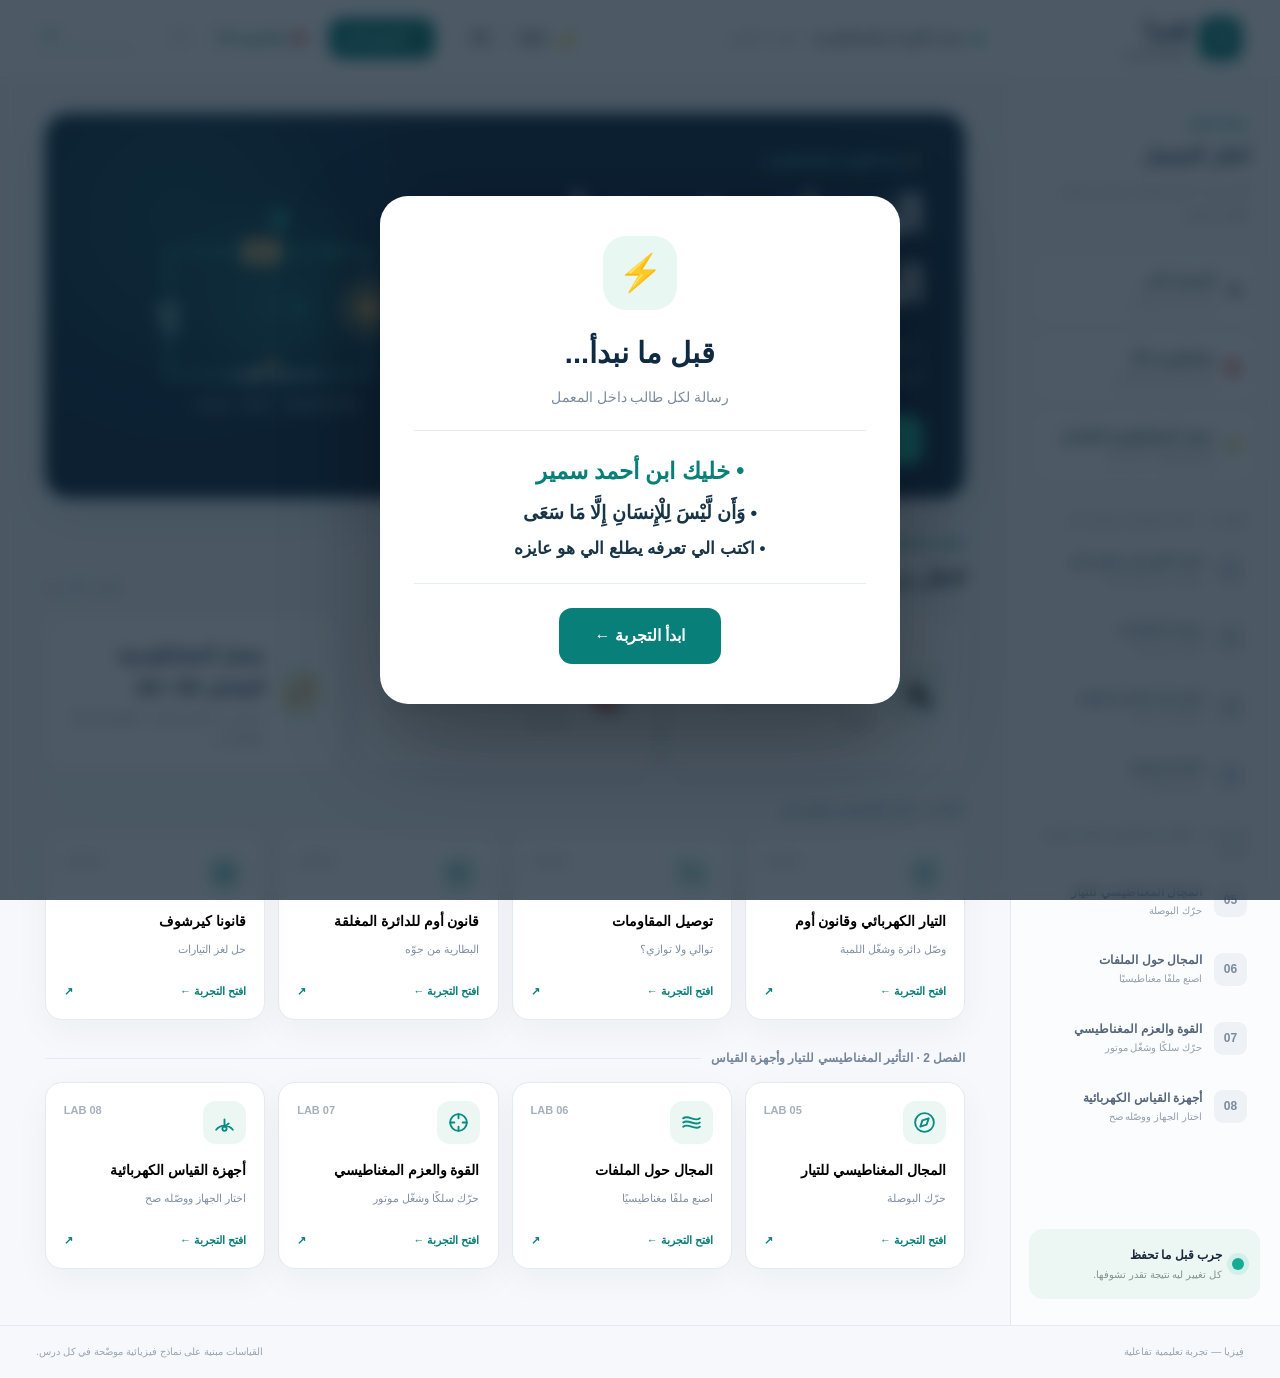
==== commit 2ebf4029: "Update fizya-standalone.html" ====
--- a/fizya-standalone.html
+++ b/fizya-standalone.html
@@ -27,6 +27,110 @@
 @media(max-width:620px){.welcome-card{padding:28px 18px;border-radius:21px}.welcome-quotes p{font-size:17px}.welcome-quotes p:first-child{font-size:20px}.welcome-quotes p:nth-child(2){font-size:16px}.welcome-quotes p:last-child{font-size:15px}.extra-header{display:block}.extra-panel{padding:15px}.extra-aside{grid-template-columns:1fr}.landing-special{grid-template-columns:1fr}.prediction-card{grid-template-columns:1fr;padding:14px}.prediction-options{justify-content:stretch}.prediction-options button{flex:1}.lab-metrics{grid-template-columns:repeat(3,1fr)}.lab-metric strong{font-size:15px}.mag-canvas{height:310px}}
 @media(prefers-reduced-motion:reduce){*,*:before,*:after{scroll-behavior:auto!important;transition:none!important;animation:none!important}}
 
+
+/* v3: compact circuit board: entire workspace visible on portrait phones */
+html,body{max-width:100%;overflow-x:clip}
+.layout,.main,.extra-view,.extra-columns,.extra-panel,.lab-canvas-shell,#freeBoard{min-width:0;max-width:100%}
+.circuit-svg{min-width:0;width:100%;height:auto;aspect-ratio:860/440}
+.user-prefs{display:flex;align-items:center;gap:7px;flex-shrink:0}
+.pref-button{display:inline-flex;justify-content:center;align-items:center;gap:7px;min-width:42px;min-height:41px;padding:7px 10px;border-radius:11px;border:1px solid var(--line);background:var(--panel);color:var(--ink);font-weight:900;font-size:12px;line-height:1.1;white-space:nowrap}
+.pref-button:active{transform:scale(.97)}.pref-emoji{font-size:17px}.pref-lang{letter-spacing:.4px}
+@media (max-width:1100px){.header-middle{display:none}.header-inner{gap:8px}.header-right{gap:9px}.header-tools .header-tool:not(.primary){display:none}}
+@media (max-width:720px){.header-tools .header-tool.primary{display:none}.header-right{gap:7px}.brand{gap:7px}.brand strong{font-size:19px}.brand small{font-size:10px}.brand-symbol{width:36px;height:36px}.pref-button{min-width:38px;min-height:38px;padding:6px 8px}.pref-label{display:none}.header-inner{padding:0 12px}.progress-mini{display:none}}
+@media (max-width:620px){.lab-canvas-shell{overflow:hidden;margin:12px 0 10px}.circuit-svg{width:100%;min-width:0;aspect-ratio:auto;display:block;touch-action:none}.lab-canvas-top{right:10px;top:9px;font-size:9px}.lab-canvas-bottom{left:10px;right:10px;bottom:8px;font-size:9px;text-align:center}.extra-panel{padding:12px}.tool-palette{display:grid;grid-template-columns:repeat(3,minmax(0,1fr));gap:7px}.component-add{min-width:0;padding:9px 4px;font-size:11px;line-height:1.4}.component-add span{display:block;margin:0 auto 3px;font-size:21px}.lab-metrics{gap:6px}.lab-metric{padding:10px 5px}.lab-metric strong{font-size:14px}.lab-metric small{font-size:9px}.extra-columns{gap:12px}.experiment-actions{gap:6px}.lab-action{padding:8px 10px;font-size:11px}}
+@media (max-width:350px){.brand small{display:none}.pref-button{min-width:34px;padding:5px}.header-right{gap:4px}.header-inner{padding:0 8px}.tool-palette{grid-template-columns:repeat(2,minmax(0,1fr))}}
+
+/* Full light/dark color system with accessible contrast */
+html[data-theme="dark"]{color-scheme:dark;--bg:#0b1522;--ink:#e9f1fa;--muted:#a5b4c8;--teal:#4cddc4;--teal-dark:#15b59e;--teal-pale:#123e3e;--line:#304154;--panel:#142538;--navy:#071c2d;--shadow:0 12px 28px #0003}
+html[data-theme="dark"] body{background:var(--bg);color:var(--ink)}
+html[data-theme="dark"] :is(.site-header,.sidebar,.lab-card,.experiment-card,.task-card,.insight-card,.navigation-card,.special-tile,.extra-panel,.prediction-card,.welcome-card,.quiet-button,.header-tool:not(.primary),.pref-button){background:#142538!important;border-color:#304154!important;color:#e9f1fa!important}
+html[data-theme="dark"] :is(.sidebar-bottom,.nav-item.active,.sidebar-special.selected,.lab-metric,.lab-action,.component-add,.tile-symbol,.lab-icon,.prediction-options button,.success-strip,.hero-badge,.stage-note,.step-pill){background:#1d3543!important;color:#e9f1fa!important;border-color:#36596a!important}
+html[data-theme="dark"] :is(.sidebar-special,.nav-number,.exp-why-button,.why-content,.explain-toggle,.lab-control input,.prediction-feedback,.warning-strip){background-color:#213b4a;color:#e9f1fa;border-color:#386273}
+html[data-theme="dark"] :is(.landing-cover,.stage,.lab-canvas-shell){background-color:#0c2536}
+html[data-theme="dark"] :is(.lab-card h3,.extra-header h1,.lesson-hero h1,.home-head h2,.sidebar-top h2,.welcome-card h2,.welcome-quotes p,.brand strong,.special-tile strong,.section-heading h2,.controls-top h2,.card-top h2){color:#f1f8fe!important}
+html[data-theme="dark"] :is(.brand small,.sidebar-top p,.lab-card p,.lab-card small,.extra-header p,.quiet-line,.lab-control small,.sidebar-special small,.lesson-hero p,.prediction-card p,.stage-note,.small-note,.welcome-lead,.home-head small,.task-card p,.insight-card p,.navigation-card p,.lesson-kicker,.sidebar-bottom small){color:#afc1d1!important}
+html[data-theme="dark"] :is(.lab-metric strong,.header-tool,.lab-card-bottom,.sidebar-special.selected,.eyebrow,.lab-label,.progress-mini){color:#6fe4d0!important}
+html[data-theme="dark"] :is(.tool-palette,.extra-panel,.experiment-card){box-shadow:none}
+html[data-theme="dark"] .site-header{border-bottom:1px solid #304154}
+html[data-theme="dark"] :is(.controls-top,.welcome-quotes,.welcome-quotes p){border-color:#304154}
+html[data-theme="dark"] .lab-action.highlight,html[data-theme="dark"] .header-tool.primary{background:#087f78!important;color:#fff!important}
+html[data-theme="dark"] .prediction-options button.chosen{background:#24564e!important;border-color:#4fceae!important}
+html[data-theme="dark"] .why-content,html[data-theme="dark"] .prediction-feedback{background:#193846!important;color:#dbeaf4}
+html[data-theme="dark"] .lab-metric strong{color:#71ebcf!important}
+html[data-theme="dark"] .welcome-card button{background:#0d9386;color:#fff}
+html[lang="en"] .brand,html[lang="en"] .lab-card,html[lang="en"] .special-tile,html[lang="en"] .nav-item,html[lang="en"] .sidebar-special,html[lang="en"] .explain-toggle,html[lang="en"] .prediction-card,html[lang="en"] .extra-panel{text-align:left}
+html[lang="en"] .sidebar{border-left:0;border-right:1px solid var(--line)}
+html[lang="en"] .prediction-card{border-right:1px solid var(--line);border-left:4px solid #08a48e}
+html[lang="en"] .lab-canvas-top{right:auto;left:13px}
+html[lang="en"] .lab-canvas-bottom{left:auto;right:13px}
+html[lang="en"] .lab-action,html[lang="en"] .component-add{direction:ltr}
+
+
+/* v3 finishing: ensure header menu icon remains visible on dark theme. */
+html[data-theme="dark"] .icon-button{background:#1e3648;color:#e7f8ff;border-color:#456273}
+html[data-theme="dark"] .icon-button svg{stroke:#e7f8ff}
+html[data-theme="dark"] .component-add{color:#f0f7ff!important}
+html[data-theme="dark"] .progress-track{background:#2c4852}
+html[data-theme="dark"] :is(.toast,.toast.show){background:#16483e;color:#e6fff9}
+</style>
+<style>
+/* Additive 2D/3D lab: all rules scoped to the new magnetic studio. */
+.landing-special:has([data-studio-open]){grid-template-columns:repeat(auto-fit,minmax(220px,1fr))}
+.magstudio{width:100%;min-width:0}
+.magstudio .studio-panel{background:var(--panel);border:1px solid var(--line);box-shadow:var(--shadow);border-radius:18px;padding:19px;min-width:0}
+.magstudio h2{font-size:16px;margin:0 0 14px;color:var(--ink)}
+.magstudio h3{font-size:15px;color:var(--ink);margin:0 0 9px}
+.magstudio .studio-form-panel{margin:0 0 18px}
+.magstudio .studio-form-grid{display:grid;grid-template-columns:repeat(7,minmax(0,1fr));gap:7px}
+.magstudio .studio-form{background:var(--panel);border:1px solid var(--line);border-radius:11px;display:flex;align-items:center;justify-content:center;flex-direction:column;padding:11px 6px;min-height:90px;color:var(--ink);gap:3px;transition:background .2s,border-color .2s}
+.magstudio .studio-form span{font-size:25px;font-weight:700;line-height:1.3;color:var(--teal)}
+.magstudio .studio-form b{font-size:11px;line-height:1.5;text-align:center}
+.magstudio .studio-form.selected{background:var(--teal-pale);border:2px solid var(--teal)}
+.magstudio .studio-columns{display:grid;grid-template-columns:minmax(0,1fr) minmax(260px,315px);gap:18px;align-items:start}
+.magstudio .studio-maincol{display:grid;gap:17px;min-width:0}
+.magstudio .studio-viewport-top{display:flex;justify-content:space-between;align-items:center;gap:12px;flex-wrap:wrap}
+.magstudio .studio-viewport-top h2{margin:0}
+.magstudio .studio-view-tabs,.magstudio .studio-segment{display:inline-grid;grid-template-columns:1fr 1fr;gap:5px;background:var(--bg);padding:4px;border:1px solid var(--line);border-radius:10px;direction:ltr}
+.magstudio .studio-view-tabs button,.magstudio .studio-segment button{border:0;border-radius:7px;background:transparent;padding:8px 13px;color:var(--ink);font-size:12px;font-weight:800}
+.magstudio .studio-view-tabs button.selected,.magstudio .studio-segment button.active{background:var(--teal);color:#fff}
+.magstudio .studio-viewport{background:#102c41;border-radius:14px;margin-top:14px;overflow:hidden;min-height:240px}
+.magstudio .studio-viewport .mag-2d-scene,.magstudio .studio-viewport .mag-3d-scene{position:relative;min-height:250px;width:100%}
+.magstudio .studio-viewport svg{width:100%;height:auto;display:block;touch-action:none}
+.magstudio .studio-viewport canvas{width:100%;height:auto;aspect-ratio:900/490;display:block;min-height:210px;touch-action:none;cursor:grab}
+.magstudio .studio-viewport canvas:active{cursor:grabbing}
+.magstudio .mag-3d-hint,.magstudio .mag-drag-note{position:absolute;bottom:10px;right:10px;pointer-events:none;color:#d2fff5;background:#103a4cbf;border-radius:9px;padding:5px 10px;font-size:11px}
+.magstudio .mag-caption{font:600 13px Arial,sans-serif;fill:#a7cad6}.magstudio .mag-core{font:700 29px Arial,sans-serif;fill:#baffee}.magstudio .mag-core-small{font:700 19px Arial,sans-serif;fill:#baffee}.magstudio .mag-pole{font:700 21px Arial,sans-serif;fill:#ffcf87}
+.magstudio .mag-probe{cursor:grab;touch-action:none}.magstudio .mag-current-path{fill:none;stroke:#b4ffdc;stroke-width:4;stroke-dasharray:3 16;animation:studio-flow 1.2s linear infinite}.magstudio .mag-current-path.reverse{animation-direction:reverse}
+@keyframes studio-flow{to{stroke-dashoffset:-38}}
+.magstudio .studio-scene-note,.magstudio .studio-explain{color:var(--muted);font-size:12px;margin:13px 0 0;line-height:1.9}
+.magstudio .studio-live{font-weight:900;font-size:10px;color:#089b79;float:left}
+.magstudio .studio-metrics{display:grid;grid-template-columns:repeat(2,minmax(0,1fr));gap:9px}
+.magstudio .studio-metric{border:1px solid var(--line);border-radius:10px;padding:10px 12px;background:var(--bg);display:flex;flex-direction:column;gap:4px;min-width:0}
+.magstudio .studio-metric small{font-size:11px;color:var(--muted)}.magstudio .studio-metric strong{font-size:15px;color:var(--teal);direction:ltr;overflow-wrap:anywhere;text-align:start}
+.magstudio .studio-controls{position:sticky;top:95px;max-height:calc(100vh - 110px);overflow-y:auto;overscroll-behavior:contain}
+.magstudio .studio-controls-description{font-size:11px;color:var(--muted);margin:-5px 0 13px}
+.magstudio #studio-control-list{display:grid;gap:15px}
+.magstudio .studio-control{display:block;border-bottom:1px solid var(--line);padding-bottom:12px}
+.magstudio .studio-control>span:first-child{display:flex;justify-content:space-between;gap:10px;align-items:center;font-size:12px}
+.magstudio .studio-control b{font-weight:700}.magstudio .studio-control output{font-size:12px;direction:ltr;color:var(--teal);font-weight:900;white-space:nowrap}
+.magstudio .studio-control-title{display:block;font-size:12px;font-weight:800;margin-bottom:9px}
+.magstudio .studio-control input[type=range]{width:100%;accent-color:var(--teal);cursor:pointer;margin:9px 0 4px;direction:ltr}
+.magstudio .studio-minmax{display:flex!important;justify-content:space-between;color:var(--muted);font-size:10px;direction:ltr}
+.magstudio .studio-minmax i{font-style:normal}
+.magstudio .studio-toggle-row{display:flex;gap:7px;flex-wrap:wrap;margin-top:10px}
+.magstudio .studio-chip,.magstudio .studio-power,.magstudio .studio-reset{border:1px solid var(--line);background:var(--bg);color:var(--ink);border-radius:9px;padding:9px 10px;font-size:11px;font-weight:800}
+.magstudio .studio-chip.active{background:var(--teal-pale);color:var(--teal);border-color:var(--teal)}
+.magstudio .studio-power{background:var(--teal);color:white;border:0}.magstudio .studio-quiz p{font-size:13px;color:var(--ink)}
+.magstudio .studio-quiz-options{display:flex;flex-wrap:wrap;gap:7px}.magstudio .studio-quiz-options button{padding:9px 12px;border-radius:9px;border:1px solid var(--line);background:var(--bg);color:var(--ink);font-weight:700;font-size:12px}
+.magstudio .studio-quiz-options .correct{border-color:#24a778;background:#e5f8f0;color:#086a51}.magstudio .studio-quiz-options .wrong{border-color:#e8ac6c;background:#fff1e4;color:#954909}
+.magstudio .studio-quiz-result{margin-top:10px;font-size:12px;color:var(--teal)}
+.magstudio .studio-footer-note{margin-top:14px;color:var(--muted);line-height:2;font-size:11px}
+@media(max-width:1100px){.magstudio .studio-form-grid{grid-template-columns:repeat(4,minmax(0,1fr))}}
+@media(max-width:850px){.magstudio .studio-columns{grid-template-columns:1fr}.magstudio .studio-controls{position:static;max-height:none;overflow:visible}.magstudio .studio-form-grid{grid-template-columns:repeat(4,minmax(0,1fr))}}
+@media(max-width:470px){.magstudio .studio-form-grid{grid-template-columns:repeat(2,minmax(0,1fr))}.magstudio .studio-panel{padding:12px}.magstudio .studio-form{min-height:72px}.magstudio .studio-viewport canvas{min-height:165px}.magstudio .studio-metrics{grid-template-columns:1fr 1fr}.magstudio .studio-metric strong{font-size:12px}}
+html[data-theme="dark"] .magstudio .studio-quiz-options .correct{background:#103b32;color:#a3f2d1}
+html[data-theme="dark"] .magstudio .studio-quiz-options .wrong{background:#432c17;color:#ffd4a8}
+
 </style>
 </head>
 <body>
@@ -38,7 +142,10 @@
       <span><strong>فِيزيا</strong><small>اتعلمها بالتجربة</small></span>
     </button>
     <div class="header-middle"><span class="tiny-dot"></span> معمل الكهرباء والمغناطيسية <span class="header-unit">· الوحدة الأولى</span></div>
-    <div class="header-right"><div class="header-tools"><button class="header-tool primary" data-special="free">🔌 المعمل الحر</button><button class="header-tool" data-special="magnetic">🧲 مغناطيسية 3D</button><button class="header-tool" id="welcomeReopen" title="رسالة البداية" aria-label="رسالة البداية">✦</button></div>
+    <div class="header-right"><div class="user-prefs" aria-label="إعدادات العرض">
+      <button class="pref-button" id="themeToggle" type="button" aria-label="تفعيل الوضع الداكن" title="Light / Dark"><span class="pref-emoji" aria-hidden="true">🌙</span><span class="pref-label">Dark</span></button>
+      <button class="pref-button" id="langToggle" type="button" aria-label="Switch to English" title="العربية / English"><span class="pref-lang" aria-hidden="true">EN</span></button>
+    </div><div class="header-tools"><button class="header-tool primary" data-special="free">🔌 المعمل الحر</button><button class="header-tool" data-special="magnetic">🧲 مغناطيسية 3D</button><button class="header-tool" id="welcomeReopen" title="رسالة البداية" aria-label="رسالة البداية">✦</button></div>
       <div class="progress-mini"><span id="headerCount">٠ / ٨</span><div class="progress-track"><span id="headerBar"></span></div></div>
       <button class="icon-button" id="menuBtn" aria-label="عرض الدروس" title="الدروس"><svg viewBox="0 0 24 24"><path d="M4 6h16M4 12h16M4 18h16"/></svg></button>
     </div>
@@ -269,10 +376,13 @@
 function freeRedo(){if(!free.redo.length){fireToast('مفيش تغيير تعمله تاني');return}free.undo.push(cp({parts:free.parts,wires:free.wires,power:free.power}));restoreFree(free.redo.pop());notePredictionChange('free')}
 function createPart(type,x,y,vertical){let p={id:uid(),type,x,y,vertical:!!vertical,value:type==='battery'?9:type==='resistor'?9:type==='lamp'?6:type==='ammeter'?.02:type==='voltmeter'?1000000:.02,closed:true};return p}
 function loadSample(){captureFree();const batteryP=createPart('battery',116,210,true),res=createPart('resistor',345,112),lamp=createPart('lamp',625,205,true),sw=createPart('switch',345,345);free.parts=[batteryP,res,lamp,sw];free.wires=[[batteryP.id+':a',res.id+':a'],[res.id+':b',lamp.id+':a'],[lamp.id+':b',sw.id+':b'],[sw.id+':a',batteryP.id+':b']];free.selected=res.id;free.terminal=null;renderFreeLab();notePredictionChange('free');fireToast('دائرة جاهزة: غيّر المقاومة وراقب التيار')}
-function addPart(type){if(free.parts.length>=11){fireToast('حد المعمل ١١ قطعة علشان يفضل واضح');return}if(type==='battery'&&free.parts.some(p=>p.type==='battery')){fireToast('النسخة دي بتدعم بطارية واحدة في الدائرة');return}captureFree();const x=170+(free.parts.length%4)*166,y=120+Math.floor(free.parts.length/4)*115;let p=createPart(type,x,y);free.parts.push(p);free.selected=p.id;free.terminal=null;renderFreeLab();fireToast(`أضفت ${typeNames[type]}. اسحبها لأي مكان ووصل أطرافها`)}
+function addPart(type){if(free.parts.length>=11){fireToast('حد المعمل ١١ قطعة علشان يفضل واضح');return}if(type==='battery'&&free.parts.some(p=>p.type==='battery')){fireToast('النسخة دي بتدعم بطارية واحدة في الدائرة');return}captureFree();const x=compactBoard()?(free.parts.length%2?620:190):170+(free.parts.length%4)*166,y=compactBoard()?120+Math.floor(free.parts.length/2)*115:120+Math.floor(free.parts.length/4)*115;let p=createPart(type,x,y);free.parts.push(p);free.selected=p.id;free.terminal=null;renderFreeLab();fireToast(`أضفت ${typeNames[type]}. اسحبها لأي مكان ووصل أطرافها`)}
 function termPosition(part,which){const d=part.vertical?{x:0,y:45}:{x:52,y:0};return{x:part.x+(which==='a'?-1:1)*d.x,y:part.y+(which==='a'?-1:1)*d.y}}
 function parseTerm(t){const k=t.lastIndexOf(':');return{id:t.slice(0,k),side:t.slice(k+1)}}
-function wirePos(t){const {id,side}=parseTerm(t),part=free.parts.find(p=>p.id===id);return part?termPosition(part,side):null}
+function compactBoard(){return window.matchMedia('(max-width:620px)').matches}
+function boardPartPos(p){return compactBoard()?{x:clamp(p.x*.5+10,62,368),y:p.y}:{x:p.x,y:p.y}}
+function boardTermPos(p,side){const pos=boardPartPos(p),d=p.vertical?{x:0,y:45}:{x:52,y:0};return {x:pos.x+(side==='a'?-1:1)*d.x,y:pos.y+(side==='a'?-1:1)*d.y}}
+function wirePos(t){const {id,side}=parseTerm(t),part=free.parts.find(p=>p.id===id);return part?boardTermPos(part,side):null}
 function freeAddWire(t){if(free.terminal===t){free.terminal=null;renderFreeLab();return}if(!free.terminal){free.terminal=t;renderFreeLab();return}const first=free.terminal;free.terminal=null;const a=parseTerm(first),b=parseTerm(t);if(a.id===b.id){fireToast('وصل بين قطعتين مختلفتين، مش نفس القطعة');renderFreeLab();return}const exists=free.wires.some(w=>w.includes(first)&&w.includes(t));captureFree();if(exists){free.wires=free.wires.filter(w=>!(w.includes(first)&&w.includes(t)));fireToast('فصلت السلك')}else{free.wires.push([first,t]);fireToast('وصلت السلك ✓')}renderFreeLab();notePredictionChange('free')}
 function freePartSymbol(p,solved){const R=p.type==='resistor'?p.value:p.type==='lamp'?6:p.type==='switch'?(p.closed?.02:Infinity):p.value;const amps=solved?.currents?.[p.id]||0;const glow=p.type==='lamp'?Math.min(1,amps*amps*6/10):0;let body='';const box='<rect class="select-halo" x="-43" y="-26" width="86" height="52" rx="10" fill="#1e4557" stroke="#426f7e" stroke-width="1.5"/>';
 if(p.type==='resistor')body=`${box}<path d="M-40 0l10-10 12 20 12-20 12 20 12-20 12 10" fill="none" stroke="#f6c079" stroke-width="3"/>`;
@@ -281,8 +391,8 @@
 else if(p.type==='switch')body=`${box}<circle cx="-18" cy="7" r="3" fill="#e1eff6"/><circle cx="18" cy="7" r="3" fill="#e1eff6"/><path d="M-18 7L${p.closed?'18 7':'13 -13'}" stroke="${p.closed?'#6de6b5':'#f6bb72'}" stroke-width="3"/>`;
 else if(p.type==='ammeter'||p.type==='voltmeter')body=`${box}<circle cx="0" cy="0" r="18" stroke="#7be2d6" fill="#0e3041" stroke-width="2"/><text x="0" y="7" font-size="19" font-weight="bold" text-anchor="middle" fill="#d1f8f3">${p.type==='ammeter'?'A':'V'}</text>`;
 let label=p.type==='resistor'?`${p.value} Ω`:p.type==='battery'?`${p.value} V`:p.type==='lamp'?`${fmt(Math.abs(amps),2)} A`:p.type==='switch'?(p.closed?'مغلق':'مفتوح'):p.type==='ammeter'?`${fmt(Math.abs(amps),2)} A`: `${fmt(Math.abs(solved?.voltages?.[p.id]||0),2)} V`;
-const orientation=p.vertical?90:0;let shape=`<g data-cid="${p.id}" class="component-shape ${free.selected===p.id?'selected':''}" transform="translate(${p.x} ${p.y})"><g transform="rotate(${orientation})">${body}<path d="M-52 0h9M43 0h9" stroke="#7de3d5" stroke-width="3"/></g><text x="0" y="${p.vertical?66:45}" text-anchor="middle" font-size="13" font-weight="800" fill="#d7e8f0">${typeNames[p.type]} · ${label}</text></g>`;
-for(const end of ['a','b']){const pos=termPosition(p,end),term=p.id+':'+end;shape+=`<g class="terminal" data-term="${term}" tabindex="0" role="button" aria-label="طرف ${end} من ${typeNames[p.type]}"><circle cx="${pos.x}" cy="${pos.y}" r="21" fill="transparent"/><circle cx="${pos.x}" cy="${pos.y}" r="10" fill="${free.terminal===term?'#f9c373':'#1c6170'}" stroke="${free.terminal===term?'#ffffff':'#7de8d8'}" stroke-width="2"/><circle cx="${pos.x}" cy="${pos.y}" r="3" fill="#e0fff8"/></g>`}
+const orientation=p.vertical?90:0,screen=boardPartPos(p);let shape=`<g data-cid="${p.id}" class="component-shape ${free.selected===p.id?'selected':''}" transform="translate(${screen.x} ${screen.y})"><g transform="rotate(${orientation})">${body}<path d="M-52 0h9M43 0h9" stroke="#7de3d5" stroke-width="3"/></g><text x="0" y="${p.vertical?66:45}" text-anchor="middle" font-size="13" font-weight="800" fill="#d7e8f0">${typeNames[p.type]} · ${label}</text></g>`;
+for(const end of ['a','b']){const pos=boardTermPos(p,end),term=p.id+':'+end;shape+=`<g class="terminal" data-term="${term}" tabindex="0" role="button" aria-label="طرف ${end} من ${typeNames[p.type]}"><circle cx="${pos.x}" cy="${pos.y}" r="21" fill="transparent"/><circle cx="${pos.x}" cy="${pos.y}" r="10" fill="${free.terminal===term?'#f9c373':'#1c6170'}" stroke="${free.terminal===term?'#ffffff':'#7de8d8'}" stroke-width="2"/><circle cx="${pos.x}" cy="${pos.y}" r="3" fill="#e0fff8"/></g>`}
 return shape}
 function solveFree(){// Union-find wires, then solve a grounded DC nodal network.
  const roots={};const find=t=>(roots[t]===t?t:roots[t]=find(roots[t]));const union=(a,b)=>{let ra=find(a),rb=find(b);if(ra!==rb)roots[rb]=ra};
@@ -320,11 +430,11 @@
 }
 function freeSelectedControls(){const p=free.parts.find(p=>p.id===free.selected);if(!p)return '<p class="small-note">اضغط على قطعة في الرسم علشان تغيّر قيمتها أو تلفها.</p>';let rangeHtml='';if(['battery','resistor'].includes(p.type)){const min=p.type==='battery'?1:1,max=p.type==='battery'?18:40,unit=p.type==='battery'?'V':'Ω';rangeHtml=`<div class="lab-control"><label>${p.type==='battery'?'جهد البطارية':'المقاومة'} <span id="free-value">${p.value} ${unit}</span></label><input aria-label="قيمة القطعة المختارة" id="free-range" type="range" min="${min}" max="${max}" step="1" value="${p.value}"></div>`}
 return `<p class="quiet-line"><strong>القطعة المختارة: ${typeNames[p.type]}</strong></p>${rangeHtml}<div class="experiment-actions"><button class="lab-action" id="freeRotate">↻ لف القطعة</button>${p.type==='switch'?'<button class="lab-action highlight" id="freeToggleSwitch">'+(p.closed?'افتح المفتاح':'اقفل المفتاح')+'</button>':''}<button class="lab-action danger" id="freeDelete">حذف القطعة</button></div>`}
-function freeSVG(s){let g=`<defs><pattern id="dotgrid" width="24" height="24" patternUnits="userSpaceOnUse"><circle cx="1" cy="1" r="1" fill="#345c6d" opacity=".48"/></pattern></defs><rect x="0" y="0" width="860" height="440" fill="url(#dotgrid)"/>`;
+function freeSVG(s){const compact=compactBoard(),boardWidth=compact?430:860,boardHeight=compact?Math.max(440,...free.parts.map(p=>p.y+75)):440;let g=`<defs><pattern id="dotgrid" width="24" height="24" patternUnits="userSpaceOnUse"><circle cx="1" cy="1" r="1" fill="#345c6d" opacity=".48"/></pattern></defs><rect x="0" y="0" width="${boardWidth}" height="${boardHeight}" fill="url(#dotgrid)"/>`;
  for(const [a,b] of free.wires){const A=wirePos(a),B=wirePos(b);if(A&&B)g+=`<path class="lab-wire" d="M${A.x},${A.y} L${B.x},${B.y}"/>`}
  for(const p of free.parts)g+=freePartSymbol(p,s);
- if(!free.parts.length)g+=`<g opacity=".8"><rect x="225" y="137" width="410" height="160" rx="19" fill="#1b4354" stroke="#346675" stroke-dasharray="9 7"/><text x="430" y="195" text-anchor="middle" fill="#e9f6f7" font-size="24" font-weight="bold">معملك فاضي لسه</text><text x="430" y="235" text-anchor="middle" fill="#a7c8d2" font-size="16">ضيف بطارية ومقاومة، أو افتح دائرة جاهزة</text></g>`;
- return `<svg id="freeSVG" class="circuit-svg" viewBox="0 0 860 440" role="img" aria-label="مساحة توصيل الدائرة الكهربائية"><title>معمل كهرباء حر</title>${g}</svg>`}
+ if(!free.parts.length)g+=compact?`<g opacity=".9"><rect x="25" y="139" width="380" height="156" rx="19" fill="#1b4354" stroke="#346675" stroke-dasharray="9 7"/><text x="215" y="195" text-anchor="middle" fill="#e9f6f7" font-size="22" font-weight="bold">معملك فاضي لسه</text><text x="215" y="233" text-anchor="middle" fill="#a7c8d2" font-size="14">ضيف قطعة أو ابدأ بدائرة جاهزة</text></g>`:`<g opacity=".8"><rect x="225" y="137" width="410" height="160" rx="19" fill="#1b4354" stroke="#346675" stroke-dasharray="9 7"/><text x="430" y="195" text-anchor="middle" fill="#e9f6f7" font-size="24" font-weight="bold">معملك فاضي لسه</text><text x="430" y="235" text-anchor="middle" fill="#a7c8d2" font-size="16">ضيف بطارية ومقاومة، أو افتح دائرة جاهزة</text></g>`;
+ return `<svg id="freeSVG" class="circuit-svg" viewBox="0 0 ${boardWidth} ${boardHeight}" role="img" aria-label="مساحة توصيل الدائرة الكهربائية"><title>معمل كهرباء حر</title>${g}</svg>`}
 function renderFreeLabPage(){const root=$('extraView');root.innerHTML=`<div class="breadcrumb"><button data-go-home>جميع المعامل</button><span> / </span><span>المعمل الحر</span></div><header class="extra-header"><div><span class="eyebrow">FREE LAB · تجربة مفتوحة</span><h1>ابنِ دائرتك بنفسك</h1><p>ضيف القطع، اسحبها للمكان المناسب، واضغط طرفين علشان توصل بينهم سلك. القياسات محسوبة من التوصيل الفعلي.</p></div><button class="lab-action" data-go-home>← العودة</button></header><div id="extraPrediction">${predictionMarkup('free',extraPredictionQuestions.free)}</div><div class="extra-columns"><section class="extra-panel"><div class="lab-label">أدوات المعمل · اضغط لإضافة قطعة</div><div id="freeTools" class="tool-palette">${Object.keys(typeNames).map(t=>`<button class="component-add" type="button" data-addpart="${t}"><span>${toolIcons[t]}</span>${typeNames[t]}</button>`).join('')}</div><div class="experiment-actions"><button id="freeSample" class="lab-action highlight">ابدأ بدائرة جاهزة</button><button id="freeUndo" class="lab-action">↶ تراجع</button><button id="freeRedo" class="lab-action">↷ إعادة</button><button id="freeClear" class="lab-action danger">مسح الكل</button></div><div class="lab-canvas-shell"><div class="lab-canvas-top">FIZYA · DC CIRCUIT LAB</div><div id="freeBoard"></div><div class="lab-canvas-bottom">اضغط نقطتين للتوصيل · اسحب قطعة لتحريكها</div></div><div id="freeStatus" role="status" aria-live="polite"></div><div id="freeMetrics" class="lab-metrics"></div><p class="small-note">نموذج كهربائي مبسط: بطارية واحدة بمقاومة داخلية 0.2Ω، لمبة أومية 6Ω، والقياسات تقريبية. لا تُجرِّب توصيلات القصر على بطاريات حقيقية.</p></section><aside class="extra-aside"><section class="extra-panel"><h3>القطعة المختارة</h3><div id="freeSelected"></div></section><section class="extra-panel"><h3>افهم اللي حصل</h3><button id="freeWhyBtn" class="explain-toggle" aria-expanded="false">💡 Why? ليه ده حصل؟ +</button><div id="freeWhyBody" class="why-content" hidden></div></section><section class="extra-panel"><h3>احفظ تجربتك</h3><p class="quiet-line">احفظ الدائرة على نفس المتصفح أو نزل تقرير قيمها بصيغة JSON.</p><div class="experiment-actions"><button id="freeSave" class="lab-action">حفظ</button><button id="freeLoad" class="lab-action">استرجاع</button><button id="freeExport" class="lab-action">تنزيل النتائج</button></div></section></aside></div>`;renderFreeLab()}
 function renderFreeLab(){if(specialMode!=='free'||!$('freeBoard'))return;const s=solveFree();$('freeBoard').innerHTML=freeSVG(s);$('freeMetrics').innerHTML=`<div class="lab-metric"><small>جهد المصدر</small><strong>${fmt(s.battery||0,1)} V</strong></div><div class="lab-metric"><small>تيار البطارية</small><strong>${fmt(s.batteryCurrent||0,2)} A</strong></div><div class="lab-metric"><small>جهد الأطراف</small><strong>${fmt(s.terminal||0,2)} V</strong></div>`;
 $('freeSelected').innerHTML=freeSelectedControls();$('freeStatus').innerHTML=s.short?'<div class="warning-strip">⚠️ الدائرة فيها قصر أو تيار كبير جدًا. افصل السلك وعدّل التوصيل.</div>':!s.valid?`<div class="warning-strip">${s.message}</div>`:(Math.abs(s.batteryCurrent||0)<.001?'<p class="quiet-line">مفيش تيار في مسار حمل مكتمل لسه. وصل المسار علشان تشوف النتيجة.</p>':'<div class="success-strip">✓ فيه مسار مغلق، والقياسات بتتحدث حسب التوصيل.</div>');
@@ -342,10 +452,10 @@
  if(target.id==='freeExport'){const data={project:'FIZYA',model:'DC linear circuit, battery internal R=0.2Ω',parts:free.parts,wires:free.wires,measurements:solveFree()};delete data.measurements.root;const blob=new Blob([JSON.stringify(data,null,2)],{type:'application/json'});const url=URL.createObjectURL(blob),a=document.createElement('a');a.href=url;a.download='fizya-experiment.json';document.body.appendChild(a);a.click();a.remove();setTimeout(()=>URL.revokeObjectURL(url),1000);fireToast('اتحمّل ملف نتائج التجربة');return}
  if(target.id==='freeWhyBtn'){let b=$('freeWhyBody');b.hidden=!b.hidden;target.textContent=b.hidden?'💡 Why? ليه ده حصل؟ +':'💡 اخفي التفسير −';target.setAttribute('aria-expanded',String(!b.hidden));b.textContent=freeWhyText(solveFree());return}
 }
-function pointFromEvent(evt,svg){const rect=svg.getBoundingClientRect();return{x:(evt.clientX-rect.left)/rect.width*860,y:(evt.clientY-rect.top)/rect.height*440}}
-function freePointerDown(e){const partEl=e.target.closest('[data-cid]');if(!partEl||e.target.closest('[data-term]'))return;const p=free.parts.find(p=>p.id===partEl.dataset.cid);if(!p)return;free.selected=p.id;const pt=pointFromEvent(e,e.currentTarget);freeDrag={id:p.id,start:pt,origin:{x:p.x,y:p.y},moved:false,el:partEl};try{e.currentTarget.setPointerCapture(e.pointerId)}catch(err){};}
-function freePointerMove(e){if(!freeDrag)return;const svg=e.currentTarget;const p=pointFromEvent(e,svg);const dx=p.x-freeDrag.start.x,dy=p.y-freeDrag.start.y;if(Math.abs(dx)+Math.abs(dy)>5)freeDrag.moved=true;if(!freeDrag.moved)return;freeDrag.el.setAttribute('transform',`translate(${clamp(freeDrag.origin.x+dx,60,800)} ${clamp(freeDrag.origin.y+dy,62,372)})`)}
-function freePointerUp(e){if(!freeDrag)return;const d=freeDrag,pt=pointFromEvent(e,e.currentTarget);freeDrag=null;if(d.moved){const p=free.parts.find(x=>x.id===d.id);if(p){captureFree();p.x=Math.round(clamp(d.origin.x+pt.x-d.start.x,60,800));p.y=Math.round(clamp(d.origin.y+pt.y-d.start.y,62,372));notePredictionChange('free')}}renderFreeLab()}
+function pointFromEvent(evt,svg){const pt=svg.createSVGPoint();pt.x=evt.clientX;pt.y=evt.clientY;const ctm=svg.getScreenCTM();if(!ctm)return{x:0,y:0};const out=pt.matrixTransform(ctm.inverse());return{x:out.x,y:out.y}}
+function freePointerDown(e){const partEl=e.target.closest('[data-cid]');if(!partEl||e.target.closest('[data-term]'))return;const p=free.parts.find(p=>p.id===partEl.dataset.cid);if(!p)return;free.selected=p.id;const pt=pointFromEvent(e,e.currentTarget);freeDrag={id:p.id,start:pt,origin:{x:p.x,y:p.y},display:boardPartPos(p),moved:false,el:partEl};try{e.currentTarget.setPointerCapture(e.pointerId)}catch(err){};}
+function freePointerMove(e){if(!freeDrag)return;const svg=e.currentTarget;const p=pointFromEvent(e,svg);const dx=p.x-freeDrag.start.x,dy=p.y-freeDrag.start.y;if(Math.abs(dx)+Math.abs(dy)>5)freeDrag.moved=true;if(!freeDrag.moved)return;freeDrag.el.setAttribute('transform',`translate(${clamp(freeDrag.display.x+dx,compactBoard()?62:60,compactBoard()?368:800)} ${clamp(freeDrag.display.y+dy,62,372)})`)}
+function freePointerUp(e){if(!freeDrag)return;const d=freeDrag,pt=pointFromEvent(e,e.currentTarget);freeDrag=null;if(d.moved){const p=free.parts.find(x=>x.id===d.id);if(p){captureFree();p.x=Math.round(clamp(d.origin.x+(pt.x-d.start.x)*(compactBoard()?2:1),60,800));p.y=Math.round(clamp(d.origin.y+pt.y-d.start.y,62,compactBoard()?Math.max(372,...free.parts.map(p=>p.y+75)):372));notePredictionChange('free')}}renderFreeLab()}
 
 // 3D magnetic lab: projected 3D geometry, with a numerical Biot-Savart field approximation.
 let mag={current:3,turns:250,direction:1,azimuth:.65,pitch:.30,zoom:1,showField:true,drag:null};let magneticWhy=false;
@@ -363,8 +473,8 @@
  let pts=[];const n=250;for(let i=0;i<=n;i++){const t=i/n*(2*Math.PI*9);pts.push([(-DISPLAY_LENGTH/2+DISPLAY_LENGTH*i/n),DISPLAY_RADIUS*Math.cos(t),DISPLAY_RADIUS*Math.sin(t)])}
  ctx.shadowBlur=12;ctx.shadowColor='rgba(239,183,111,.24)';ctx.strokeStyle='#f4bf79';ctx.lineWidth=2.7;ctx.beginPath();pts.forEach((p,i)=>{const q=projectMag(p,w,h);if(!i)ctx.moveTo(q[0],q[1]);else ctx.lineTo(q[0],q[1])});ctx.stroke();ctx.shadowBlur=0;
  const coreB=vector3B([0,0,0]);const direction=Math.sign(coreB[0])||1;drawArrow(ctx,projectMag([-1.43*direction,0,0],w,h),projectMag([1.43*direction,0,0],w,h),'#f6cf83',3);
- const label=projectMag([0,0,0],w,h);ctx.fillStyle='#e7fbf5';ctx.font='bold 13px Tahoma';ctx.fillText('المجال عند المركز',label[0]-42,label[1]+35);
- ctx.fillStyle='#aecfdb';ctx.font='12px Tahoma';ctx.fillText('اسحب للتدوير · كبّر بإصبعين أو عجلة الماوس',15,h-17)
+ const label=projectMag([0,0,0],w,h);ctx.fillStyle='#e7fbf5';ctx.font='bold 13px Tahoma';ctx.fillText(uiLang==='en'?'Field at center':'المجال عند المركز',label[0]-42,label[1]+35);
+ ctx.fillStyle='#aecfdb';ctx.font='12px Tahoma';ctx.fillText(uiLang==='en'?'Drag to rotate · Pinch or scroll to zoom':'اسحب للتدوير · كبّر بإصبعين أو عجلة الماوس',15,h-17)
 }
 function magReading(){const b=vector3B([0,0,0]),center=Math.abs(b[0])*1000;return{center,sign:Math.sign(b[0]),B:b}}
 function magWhyText(){const m=magReading();return `ده ملف لولبي في نموذج ثلاثي الأبعاد. اتجاه السهم الذهبي بيتحدد بقاعدة اليد اليمنى. عند المركز المجال المحسوب تقريبًا ${fmt(m.center,2)} mT، واتجاهه ${m.sign>0?'على المحور الموجب':'على المحور السالب'}. المجال محسوب عدديًا بتقريب قانون بيو-سافار على 9 حلقات وقطر وطول ثابتين؛ الأسهم الخضراء عينات لاتجاه المجال وليست مسارات جسيمات. زيادة التيار أو عدد اللفات تزود المجال، وعكس التيار يعكسه.`}
@@ -410,7 +520,357 @@
  $('welcomeReopen').addEventListener('click',()=>{$('welcomeOverlay').hidden=false;$('welcomeStart').focus()});
 }
 
+
+/* FIZYA v3: complete UI settings + bilingual learning interface */
+let uiLang='ar',uiTheme='light';
+const enLessons = [{"title": "Electric Current & Ohm’s Law", "short": "Connect a circuit and light a bulb", "desc": "Explore voltage, current and resistance by building your own circuit.", "sub": "Connect components, close the switch and vary voltage and resistance to see the effect.", "explain": "For an ohmic circuit, current equals voltage divided by resistance. At constant resistance, more voltage means more current; more resistance means less current.", "task": "Connect all four wires, close the switch and adjust the current to exactly 2.00 A.", "hint": "Tap two terminals to make a wire. Once connected, try 8 V with a 4 Ω resistor."}, {"title": "Connecting Resistors", "short": "Series or parallel?", "desc": "Compare equivalent resistance and branch current for different connections.", "sub": "Use the same resistors in series and parallel and compare the results.", "explain": "In series, the same current passes through all resistors and their resistances add. In parallel, every branch has the same voltage and the equivalent resistance is smaller than the smallest resistor.", "task": "Use two 6 Ω resistors to make an equivalent resistance of 3 Ω.", "hint": "Two identical 6 Ω resistors in parallel have an equivalent resistance of 3 Ω."}, {"title": "Ohm’s Law for a Closed Circuit", "short": "Inside the battery", "desc": "See how internal battery resistance affects terminal voltage.", "sub": "Change the external load and compare the current and battery terminal voltage.", "explain": "Real batteries have internal resistance r. When current flows, part of the EMF is lost internally, so terminal voltage under load is ℰ − Ir.", "task": "A 12 V battery has an internal resistance of 2 Ω. Adjust the load until terminal voltage is 9.00 V.", "hint": "A 3 V internal drop means I = 3/2 = 1.5 A, so R = 9/1.5 = 6 Ω."}, {"title": "Kirchhoff’s Laws", "short": "Solve the current puzzle", "desc": "Discover current conservation at a junction and voltage conservation in loops.", "sub": "Change two branch resistors and calculate the unknown current using Kirchhoff’s junction law.", "explain": "At any junction, total current entering equals total current leaving. Around any closed loop, the algebraic sum of potential changes is zero.", "task": "Calculate the current in the second parallel branch and enter its value in amperes.", "hint": "Parallel branches have the same voltage: I₂ = V/R₂. Or use I₂ = Itotal − I₁."}, {"title": "Magnetic Effect of Current", "short": "Move the compass", "desc": "Explore how a current-carrying wire changes the direction of a nearby compass.", "sub": "Adjust the wire current, direction and compass distance.", "explain": "A long straight current-carrying wire generates circular magnetic field lines. The field increases with current and decreases with distance from the wire.", "task": "Deflect the compass more than 20° to the right by adjusting current and distance.", "hint": "Set a positive current direction, increase current or move the compass closer."}, {"title": "Magnetic Field Around Coils", "short": "Build an electromagnet", "desc": "Change coil turns and current to explore magnetic field strength.", "sub": "Adjust number of turns, coil length and current and observe the field.", "explain": "For an approximately long solenoid, field strength increases with turns and current and decreases with coil length. Reversing current swaps the poles.", "task": "Make the field at least 5 mT and place the north pole on the right.", "hint": "Increase coil turns or current, shorten the coil, and select the positive current direction."}, {"title": "Magnetic Force & Torque", "short": "Move a wire and motor", "desc": "Explore magnetic force on a wire and torque on a coil.", "sub": "Change current, field, angle and conductor length.", "explain": "The force on a current-carrying wire depends on current, conductor length, field strength and angle. Coil torque also depends on turns and area; for torque, θ is between the coil normal and the field.", "task": "In wire mode, reach a magnetic force of at least 2 N.", "hint": "Increase B, I or L. Force is greatest when wire and field are perpendicular (90°)."}, {"title": "Electrical Measuring Instruments", "short": "Choose the right instrument", "desc": "Learn where to connect an ammeter and voltmeter; convert a galvanometer.", "sub": "Choose the right meter, connect it and read the result.", "explain": "An ammeter measures current in series; a voltmeter measures voltage in parallel. A galvanometer’s range can be extended with an appropriate shunt or series multiplier.", "task": "Select an ammeter and connect it in series to measure the current through a 6 Ω resistor supplied by 12 V.", "hint": "Connect the ammeter in series; the expected reading is 2 A."}];
+const enChapters=['Electric Current and Ohm’s Law','Magnetic Effects of Current and Measuring Instruments'];
+const englishDict = {"فِيزيا": "FIZYA", "اتعلمها بالتجربة": "Learn through experiments", "معمل الكهرباء والمغناطيسية": "Electricity & Magnetism Lab", "· الوحدة الأولى": "· Unit One", "🔌 المعمل الحر": "🔌 Free Lab", "🧲 مغناطيسية 3D": "🧲 3D Magnetic Lab", "رحلتك العلمية": "Your learning journey", "اختار المعمل": "Choose a lab", "كل درس = تجربة واحدة مركزة، وتحدي تطبقه بنفسك.": "One focused experiment and a practical challenge per lesson.", "المعمل الحر": "Free Lab", "ركّب أي دائرة وجرّب": "Build and explore circuits", "مغناطيسية 3D": "3D Magnetism", "مجال تفاعلي ثلاثي الأبعاد": "Explore magnetic fields in 3D", "جرب قبل ما تحفظ": "Experiment before you memorize", "كل تغيير ليه نتيجة تقدر تشوفها.": "See the result of every change.", "⚡ وحدة الكهرباء والمغناطيسية": "⚡ Electricity & Magnetism Unit", "الفيزياء مش حفظ.": "Physics isn't memorization.", "الفيزياء تجربة.": "Physics is an experiment.", "٨ معامل تفاعلية. جرّب، غيّر، قِس، واكتشف القانون بنفسك. من غير زحمة أو شرح طويل قبل ما تفهم الفكرة.": "Eight interactive labs. Build, measure and discover physics at your own pace.", "ابدأ أول تجربة": "Start your first experiment", "كمّل تجربتك": "Continue learning", "المعامل التفاعلية": "Interactive laboratories", "اختار درس وابدأ بنفسك": "Choose a lesson and start exploring", "أنجزت": "Completed", "من ٨": "out of 8", "المعمل الحر للكهرباء": "Free Circuit Lab", "ابنِ دائرتك ووصّل الأسلاك وقِس بنفسك": "Build your own circuit and take measurements", "معمل المغناطيسية 3D": "3D Magnetic Field Lab", "لفّ المشهد وحرك المجال وشوفه من كل زاوية": "Rotate the field and explore it from every angle", "افتح التجربة ←": "Open experiment →", "فِيزيا — تجربة تعليمية تفاعلية": "FIZYA — Interactive learning", "القياسات مبنية على نماذج فيزيائية موضّحة في كل درس.": "Measurements use the educational physics models explained in each lesson.", "جميع المعامل": "All labs", "← العودة": "← Back", "الفصل الأول": "Chapter One", "الفصل الثاني": "Chapter Two", "تجربة تفاعلية": "Interactive experiment", "توقع • جرّب • افهم": "PREDICT • TEST • LEARN", "اختار الإجابة اللي تتوقعها، وبعد كده جرّب.": "Choose your prediction, then test it in the experiment.", "اختار توقعك قبل ما تعمل التجربة.": "Make a prediction before running the experiment.", "هيقل": "Decrease", "هيزود": "Increase", "هيزيد": "Increase", "مش هيتغير": "Stay the same", "هتقل": "Decrease", "هتزيد": "Increase", "هتفضل ثابتة": "Stay the same", "هيعكس": "Reverse direction", "هيفضل": "Stay the same", "هيختفي": "Disappear", "هيزود من غير تغيير اتجاهه": "Increase without reversing", "جرب بنفسك": "Try it yourself", "إعادة التجربة": "Reset experiment", "غيّر وشوف الفرق": "Change & observe", "تتحدث مباشرة": "Updates live", "مهمتك النهارده": "YOUR MISSION", "التحدي العملي": "Practical challenge", "جرب تغيّر الأدوات، وراقب النتيجة لحد ما تحقق المهمة.": "Adjust the controls and observe the result until you complete the challenge.", "محتاج تلميح؟": "Need a hint?", "افهم اللي حصل": "Understand the result", "العلم ورا التجربة": "The physics behind it", "💡 ليه ده حصل؟ +": "💡 Why did this happen? +", "💡 ليه ده حصل؟ −": "💡 Why did this happen? −", "💡 اخفي التفسير −": "💡 Hide explanation −", "💡 Why? ليه ده حصل؟ +": "💡 Why did this happen? +", "💡 Why? ليه ده حصل؟ −": "💡 Why did this happen? −", "مستعد تكمل؟": "Ready for more?", "التجربة أهم من الإجابة. غيّر قيمة واحدة كل مرة ولاحظ اللي بيحصل.": "The experiment matters more than the answer. Change one variable at a time.", "المعمل التالي": "Next lab", "FREE LAB · تجربة مفتوحة": "FREE LAB · Open experiment", "ابنِ دائرتك بنفسك": "Build your own circuit", "ضيف القطع، اسحبها للمكان المناسب، واضغط طرفين علشان توصل بينهم سلك. القياسات محسوبة من التوصيل الفعلي.": "Add components, drag them into place, then tap two terminals to connect a wire. Readings follow your actual circuit.", "لو ضاعفنا قيمة مقاومة في دائرة بسيطة، مع ثبات جهد البطارية، التيار هيعمل إيه؟": "If we double resistance while keeping battery voltage fixed, what happens to current?", "أدوات المعمل · اضغط لإضافة قطعة": "LAB TOOLS · Tap a component to add it", "بطارية": "Battery", "مقاومة": "Resistor", "لمبة": "Bulb", "مفتاح": "Switch", "أميتر": "Ammeter", "فولتميتر": "Voltmeter", "ابدأ بدائرة جاهزة": "Load sample circuit", "↶ تراجع": "↶ Undo", "↷ إعادة": "↷ Redo", "مسح الكل": "Clear all", "معمل كهرباء حر": "Free Circuit Lab", "معملك فاضي لسه": "Your workbench is empty", "ضيف قطعة أو ابدأ بدائرة جاهزة": "Add components or load a sample", "ضيف بطارية ومقاومة، أو افتح دائرة جاهزة": "Add a battery and resistor or load a sample", "اضغط نقطتين للتوصيل · اسحب قطعة لتحريكها": "Tap two terminals to connect · Drag a component to move it", "ضيف بطارية علشان تبدأ القياسات.": "Add a battery to start measuring.", "جهد المصدر": "Source voltage", "تيار البطارية": "Battery current", "جهد الأطراف": "Terminal voltage", "نموذج كهربائي مبسط: بطارية واحدة بمقاومة داخلية 0.2Ω، لمبة أومية 6Ω، والقياسات تقريبية. لا تُجرِّب توصيلات القصر على بطاريات حقيقية.": "Simplified model: one battery with 0.2 Ω internal resistance and a 6 Ω ohmic lamp. Measurements are approximate. Never short-circuit real batteries.", "القطعة المختارة": "Selected component", "اضغط على قطعة في الرسم علشان تغيّر قيمتها أو تلفها.": "Select a component on the workbench to edit or rotate it.", "احفظ تجربتك": "Save your experiment", "احفظ الدائرة على نفس المتصفح أو نزل تقرير قيمها بصيغة JSON.": "Save in this browser or export your measurements as JSON.", "حفظ": "Save", "استرجاع": "Load", "تنزيل النتائج": "Export results", "القطعة المختارة: بطارية": "Selected: Battery", "القطعة المختارة: مقاومة": "Selected: Resistor", "القطعة المختارة: لمبة": "Selected: Bulb", "القطعة المختارة: مفتاح": "Selected: Switch", "القطعة المختارة: أميتر": "Selected: Ammeter", "القطعة المختارة: فولتميتر": "Selected: Voltmeter", "جهد البطارية": "Battery voltage", "المقاومة": "Resistance", "↻ لف القطعة": "↻ Rotate", "افتح المفتاح": "Open switch", "اقفل المفتاح": "Close switch", "حذف القطعة": "Delete component", "مغلق": "Closed", "مفتوح": "Open", "مفيش تيار في مسار حمل مكتمل لسه. وصل المسار علشان تشوف النتيجة.": "No load current yet. Complete a circuit to see measurements.", "✓ فيه مسار مغلق، والقياسات بتتحدث حسب التوصيل.": "✓ Closed path detected. Readings update with connections.", "⚠️ الدائرة فيها قصر أو تيار كبير جدًا. افصل السلك وعدّل التوصيل.": "⚠️ Short circuit or excessive current. Disconnect a wire and fix the circuit.", "شوف المجال من أي زاوية": "Explore the field in 3D", "لفّ الملف بإصبعك، وغيّر التيار وعدد اللفات. اتجاه الأسهم وطولها بيعبروا عن المجال في نقاط مختلفة.": "Rotate the coil with your finger. Adjust current and turns; arrows show the magnetic field direction and relative strength.", "لو عكسنا اتجاه التيار في الملف، اتجاه المجال عند مركزه هيعمل إيه؟": "What happens to the central magnetic field if the coil current is reversed?", "ثلاثي الأبعاد • منظور قابل للدوران": "3D · Interactive view", "المجال عند المركز": "Field at center", "الاتجاه": "Direction", "→ موجب": "→ Positive", "عدد اللفات": "Number of turns", "إعادة زاوية العرض": "Reset view", "من أعلى": "Top view", "من الجانب": "Side view", "إظهار/إخفاء الأسهم": "Show/hide arrows", "المشهد بيستخدم إسقاطًا ثلاثي الأبعاد قابلًا للدوران، والمجال محسوب عدديًا بتقريب بيو-سافار. تقدر تستخدمه من غير إنترنت أو تحميل مكتبات 3D.": "The rotatable 3D projection uses a numerical Biot–Savart approximation. It works offline without external 3D libraries.", "غيّر التجربة": "Adjust the experiment", "شدة التيار": "Current", "اتجاه التيار": "Current direction", "موجب →": "Positive →", "عكس ←": "Reverse ←", "التكبير": "Zoom", "ليه المجال اتغير؟": "Why did the field change?", "تحدي سريع": "Quick challenge", "اقلب اتجاه المجال": "Reverse the field", "اعكس اتجاه التيار، وراقب السهم الذهبي عند مركز الملف. هل بيغير اتجاهه؟": "Reverse the current and watch the gold arrow at the coil's center. Does its direction reverse?", "شوفه من أعلى": "View from above", "انحراف البوصلة محسوب في نموذج مبسط مع مجال مرجعي ثابت عمودي على مجال السلك.": "Compass deflection uses a simplified model with a fixed reference field perpendicular to the wire's field.", "الرسمة توضيحية، والقيمة المحسوبة تعتمد تقريب الملف اللولبي الطويل وقلبه الهوائي.": "Diagram is illustrative; calculation assumes an ideal long air-core solenoid.", "السهم الأخضر يوضح مقدار القوة بشكل تمثيلي. اتجاه القوة الحقيقي عمودي على التيار والمجال.": "The green bar represents force magnitude; actual force is perpendicular to both current and magnetic field.", "القيمة المجهولة تتحدد من قانون أوم أو قانون العقدة. جرّب تغيّر المقاومات واحسب تاني.": "Find the unknown current using Ohm's law or the junction rule. Change the resistors and try again.", "الخط المتقطع عند البطارية يرمز للمقاومة الداخلية؛ النموذج يفترض مصدرًا ثابت القوة الدافعة.": "The dashed element inside the battery represents internal resistance; EMF is assumed constant.", "جرّب نفس قيم المقاومات في التوالي ثم في التوازي، وقارن المقاومة المكافئة والتيار.": "Compare equivalent resistance and current using the same two resistors in series and parallel.", "انقر نقطة بداية ونقطة نهاية لتوصيل السلك. اضغط مفتاح التشغيل أسفل الرسم للتحكم في الدائرة.": "Tap two terminals to connect a wire. Use the switch below to control the circuit.", "مفيش تيار في دائرة مفتوحة. أكمل التوصيلات واقفل المفتاح، وبعدها راقب القراءة.": "No current flows through an open circuit. Connect the wires and close the switch to see the reading.", "توصيل توالي: مسار واحد للتيار": "Series circuit: one current path", "توصيل توازي: فروع متعددة للتيار": "Parallel circuit: multiple paths", "داخل البطارية": "Inside battery", "الجهد على الحمل": "Load voltage", "توصيل توالي": "Series connection", "طول السلك L": "Wire length L", "شدة المجال B": "Field strength B", "شدة التيار I": "Current I", "الزاوية θ": "Angle θ", "التيار": "Current", "فرق الجهد": "Voltage", "حالة الدائرة": "Circuit status", "المقاومة المكافئة": "Equivalent resistance", "التيار الكلي": "Total current", "الفقد الداخلي": "Internal voltage drop", "القطب اليمين": "Right pole", "المسافة": "Distance", "مجال السلك": "Wire's field", "زاوية الانحراف": "Deflection angle", "القوة المغناطيسية": "Magnetic force", "طريقة توصيل المقاومتين": "Resistor connection", "توالي (Series)": "Series", "توازي (Parallel)": "Parallel", "المقاومة الأولى R₁": "First resistor R₁", "المقاومة الثانية R₂": "Second resistor R₂", "مقاومة الحمل الخارجي R": "Load resistance R", "المقاومة الداخلية r": "Internal resistance r", "القوة الدافعة ℰ": "Electromotive force ℰ", "مقاومة الفرع الأول": "Branch 1 resistance", "مقاومة الفرع الثاني": "Branch 2 resistance", "كم يساوي التيار I₂؟ (بالأمبير)": "What is current I₂ (in amperes)?", "تحقق": "Check", "احسب التيار بنفسك ثم اضغط تحقق.": "Calculate the current, then press Check.", "تيار الفرع الأول": "Branch 1 current", "تيار الفرع الثاني": "Branch 2 current", "للداخل ⊗": "Into screen ⊗", "للخارج ⊙": "Out of screen ⊙", "بعد البوصلة عن السلك": "Compass distance from wire", "اتجاه التيار في الملف": "Current direction in coil", "عكس الاتجاه": "Reverse direction", "الاتجاه الموجب": "Positive direction", "عدد اللفات N": "Turns N", "طول الملف L": "Coil length L", "اختار التجربة": "Choose experiment", "القوة على سلك": "Force on wire", "عزم ملف (موتور)": "Coil torque (motor)", "الزاوية": "Angle", "أجهزة القياس": "Measuring instruments", "تحدي": "Challenge", "مفيش تغيير ترجع عنه": "Nothing to undo", "مفيش تغيير تعمله تاني": "Nothing to redo", "تم حفظ التجربة على جهازك ✓": "Experiment saved on this device ✓", "تم استرجاع التجربة ✓": "Experiment restored ✓", "مفيش تجربة محفوظة لسه": "No saved experiment found", "المتصفح منع حفظ البيانات": "Browser blocked local storage", "اتحمّل ملف نتائج التجربة": "Experiment results downloaded", "دائرة جاهزة: غيّر المقاومة وراقب التيار": "Sample circuit loaded: adjust resistance and watch current", "النسخة دي بتدعم بطارية واحدة في الدائرة": "This version supports one battery per circuit", "حد المعمل ١١ قطعة علشان يفضل واضح": "Maximum 11 components to keep the lab clear", "وصل بين قطعتين مختلفتين، مش نفس القطعة": "Connect two different components, not two terminals of the same one", "وصلت السلك ✓": "Wire connected ✓", "فصلت السلك": "Wire disconnected"};
+Object.assign(englishDict,{"I₂ = ؟":"I₂ = ?","؟":"?","لو زوّدنا المقاومة وثبّتنا الجهد، التيار هيعمل إيه?": "If resistance increases at constant voltage, what happens to current?", "لو زوّدنا المقاومة وثبّتنا الجهد، التيار هيعمل إيه؟": "If resistance increases at constant voltage, what happens to current?", "لو وصلنا مقاومتين متساويتين على التوازي بدل التوالي، المقاومة المكافئة هتعمل إيه؟": "What happens to equivalent resistance if we connect two equal resistors in parallel instead of series?", "لو زوّدنا مقاومة الحمل الخارجي وثبّتْنا البطارية، الجهد الطرفي هيعمل إيه؟": "What happens to terminal voltage if external load resistance increases?", "في عقدة كهربائية، لو التيار الداخل 8 أمبير والخارج في فرع 3 أمبير، الفرع الثاني كام؟": "A junction receives 8 A and 3 A leaves one branch. How much goes into the second branch?", "لو عكسنا اتجاه التيار في السلك، اتجاه المجال حوله؟": "What happens to the magnetic field direction if wire current is reversed?", "لو زوّدنا عدد لفات الملف وثبّتنا باقي المتغيرات، المجال داخله؟": "What happens to field strength if the number of turns increases and other factors remain fixed?", "القوة على السلك هتكون أكبر لما الزاوية بين السلك والمجال تبقى؟": "At what angle between a wire and its magnetic field is force greatest?", "الفولتميتر المثالي بيتوصل إزاي لقياس جهد المقاومة؟": "How should an ideal voltmeter be connected to measure voltage across a resistor?", "على التوازي": "In parallel", "على التوالي": "In series", "مكان البطارية": "In place of the battery", "اضغط نقطتين متتاليتين عشان توصل سلك": "Tap two terminals to connect a wire", "اضغط المفتاح من تحت": "Tap the switch below", "الدائرة مفتوحة · وصل الأسلاك والمفتاح": "Circuit open · Connect wires and close the switch", "فرق الجهد (V)": "Voltage (V)", "المقاومة (R)": "Resistance (R)", "الجهد الطرفي": "Terminal voltage", "شدة المجال": "Field strength", "القطب اليمين": "Right-hand pole", "اختار جهاز القياس ومكانه": "Choose a meter and its connection", "نوع النشاط": "Activity", "اختبار القياس": "Meter challenge", "تحويل الجلفانومتر": "Convert galvanometer", "الجهاز الذي ستستخدمه": "Meter to use", "جلفانومتر G": "Galvanometer G", "مكان التوصيل": "Connection position", "التيار الحقيقي": "Actual current", "اختيارك": "Your choice", "العودة للمعامل": "Back to laboratories", "وضع الاستكشاف: غيّر زاوية الملف والقيم وشوف تأثيرها على عزم الدوران. ارجع لوضع السلك لإنهاء مهمة الدرس.": "Exploration mode: change coil angle and settings to see how torque changes. Return to wire mode to complete the lesson.", "عدد لفات الملف": "Coil turns", "فرق جهد المصدر": "Source voltage", "الموصل": "Conductor", "المجال المغناطيسي": "Magnetic field"});
+for(let i=0;i<8;i++)for(const k of ['title','short','desc','sub','explain','task','hint'])englishDict[lessons[i][k]]=enLessons[i][k];
+for(let c=0;c<2;c++){
+ englishDict[`الفصل ${c+1} — ${chapters[c]}`]=`Chapter ${c+1} — ${enChapters[c]}`;
+ englishDict[`الفصل ${c+1} · ${chapters[c]}`]=`Chapter ${c+1} · ${enChapters[c]}`;
+}
+for(let i=1;i<=4;i++)englishDict[`الدرس ${i} من ٤`]=`Lesson ${i} of 4`;
+for(let i=0;i<9;i++)englishDict[`${i} / ٨`]=`${i} / 8`;
+const enPrediction={
+ free:'If resistance doubles while the battery voltage is held constant, what happens to the current?',
+ magnetic:'If the coil current is reversed, what happens to its central magnetic field?',
+ lesson:[
+ 'If resistance increases at constant voltage, what happens to the current?',
+ 'If equal resistors are connected in parallel instead of series, what happens to equivalent resistance?',
+ 'If external load resistance increases, what happens to the battery’s terminal voltage?',
+ 'A junction receives 8 A and 3 A leaves through one branch. How much leaves through the other?',
+ 'What happens to the field around the wire when its current is reversed?',
+ 'If coil turns increase at constant current and length, what happens to its field?',
+ 'At what angle between wire and magnetic field is the force greatest?',
+ 'How should an ammeter be connected to measure circuit current?'
+ ]
+};
+const enStages=[
+ 'In an open circuit, current is zero. Connect the wires and close the switch to see a reading.',
+ 'In series, the same current passes through both resistors; in parallel, each branch has the same voltage.',
+ 'Current flows through both load resistance and internal battery resistance. Terminal voltage is EMF minus the internal drop.',
+ 'At the junction, total current splits into two branches. Apply Iₜₒₜₐₗ = I₁ + I₂.',
+ 'The wire creates circular field lines. Current direction sets field direction, and field strength decreases with distance.',
+ 'More turns or more current creates a stronger field; reversing current reverses the poles.',
+ 'Magnetic force depends on B, I, length and sin θ. For coil torque, use τ = NBIA sin θ.',
+ 'Ammeters connect in series and voltmeters in parallel. Meters need the right connection and measurement range.'
+];
+function translateLiveArabic(src,node){
+ const trimmed=src.trim();if(!trimmed)return src;
+ let replacement=englishDict[trimmed];
+ if(replacement===undefined){
+  if(node.parentElement?.closest('#dynamicInsight'))replacement=enStages[active]||'';
+  else if(node.parentElement?.closest('#freeWhyBody')){const v=solveFree();replacement=`This virtual circuit uses a battery with 0.2 Ω internal resistance. Source voltage: ${fmt(v.battery||0,1)} V; battery current: ${fmt(v.batteryCurrent||0,2)} A; terminal voltage: ${fmt(v.terminal||0,2)} V. An open circuit has no load current; resistance and connections determine current in a closed circuit.`;}
+  else if(node.parentElement?.closest('#magWhyBody')){const v=magReading();replacement=`The gold arrow follows the right-hand rule. Reversing current reverses the field. At the center, the approximate field is ${fmt(v.center,2)} mT, calculated using a Biot–Savart numerical approximation.`;}
+  else if(node.parentElement?.closest('#stage-note'))replacement=enStages[active]||'';
+  else if(node.parentElement?.closest('#taskText') && active>=0)replacement=enLessons[active].task;
+  else if(node.parentElement?.closest('#hintText') && active>=0)replacement=enLessons[active].hint;
+  else if(node.parentElement?.closest('#insightText') && active>=0)replacement=enLessons[active].explain;
+  else if(node.parentElement?.closest('#lessonSubtitle') && active>=0)replacement=enLessons[active].sub;
+  else if(node.parentElement?.closest('#freeStatus'))replacement='Check the connections and readings above.';
+  else if(node.parentElement?.closest('#freeSelected')){
+    replacement=trimmed.replace(/القطعة المختارة:/g,'Selected:').replace(/جهد البطارية/g,'Battery voltage').replace(/المقاومة/g,'Resistance').replace(/لف القطعة/g,'Rotate').replace(/حذف القطعة/g,'Delete component').replace(/مفتوح/g,'Open').replace(/مغلق/g,'Closed').replace(/اقفل المفتاح/g,'Close switch').replace(/افتح المفتاح/g,'Open switch');
+    for(const [ar,en] of Object.entries(englishDict))if(replacement.includes(ar)&&ar.length>3)replacement=replacement.split(ar).join(en);
+  }
+  else if(node.parentElement?.closest('#stage,#readouts,#controls,#magReadings,#freeBoard,#freeMetrics')){
+   replacement=trimmed;
+   const terms=[['الكلي','total'],['طرفي','terminal'],['عمودية على مستوى السلك والمجال','perpendicular to the wire-field plane'],['لفة','turns'],['شدة المجال','Field strength'],['العودة للمعامل','Back to labs'],['المقاومة المكافئة','Equivalent resistance'],['التيار نفسه في المقاومتين','Same current through both resistors'],['انحراف','Deflection'],['يمين','right'],['شمال','left'],['الجهد على الحمل','Load voltage'],['الفقد الداخلي','Internal drop'],['القوة الدافعة','EMF'],['التيار الكلي','Total current'],['العقدة','Junction'],['سلك في مجال مغناطيسي منتظم','Wire in a uniform magnetic field'],['مقدار القوة','Force magnitude'],['الملف','coil'],['منظر من أعلى','Top view'],['مقطع سلك يمر عموديًا على الشاشة','Wire cross-section perpendicular to screen'],['ملف لولبي طويل','Long solenoid'],['نموذج مثالي','ideal model'],['مغلق','Closed'],['مفتوح','Open'],['مقاومة','Resistance'],['بطارية','Battery'],['لمبة','Bulb'],['أميتر','Ammeter'],['فولتميتر','Voltmeter'],['مفتاح','Switch'],['عدد اللفات','Turns'],['شدة التيار','Current'],['جهد البطارية','Battery voltage'],['الجهد','Voltage'],['القوة','Force'],['التيار','Current'],['درجة','degrees'],['نيوتن','newtons'],['أوم','ohms'],['القطب','Pole'],['اقفل المفتاح','Close the switch'],['افصل كل الأسلاك','Disconnect all wires']];
+   for(const [ar,en] of terms)replacement=replacement.split(ar).join(en);
+  }
+  else replacement=trimmed;
+ }
+ if(replacement===undefined)replacement=trimmed;
+ return src.replace(trimmed,replacement);
+}
+function translateNode(n){if(n.nodeType!==3)return;const parent=n.parentElement;if(!parent||parent.closest('script,style,.welcome-quotes'))return;
+ if(uiLang==='en'){
+  const source=n._originalArabic||n.nodeValue;
+  if(!/[؀-ۿ]/.test(source))return;
+  if(!n._originalArabic)n._originalArabic=source;
+  const en=translateLiveArabic(source,n);
+  if(en!==n.nodeValue)n.nodeValue=en;
+ }else if(n._originalArabic){if(n.nodeValue!==n._originalArabic)n.nodeValue=n._originalArabic;}
+}
+function translateDOM(root=document.body){
+ const walker=document.createTreeWalker(root,NodeFilter.SHOW_TEXT);const nodes=[];let n;
+ while(n=walker.nextNode())nodes.push(n);
+ for(const node of nodes)translateNode(node);
+}
+let translating=false;
+const i18nObserver=new MutationObserver(changes=>{
+ if(uiLang!=='en'||translating)return;
+ translating=true;
+ try{for(const item of changes){if(item.type==='characterData')translateNode(item.target);else for(const n of item.addedNodes){if(n.nodeType===3)translateNode(n);else if(n.nodeType===1)translateDOM(n)}}}finally{translating=false}
+});
+function changeLanguage(lang){uiLang=lang==='en'?'en':'ar';document.documentElement.lang=uiLang;document.documentElement.dir=uiLang==='en'?'ltr':'rtl';
+ const btn=$('langToggle');btn.querySelector('.pref-lang').textContent=uiLang==='en'?'ع':'EN';btn.setAttribute('aria-label',uiLang==='en'?'التبديل للعربية':'Switch to English');
+ try{localStorage.setItem('fizya-language',uiLang)}catch(e){};
+ translateDOM();
+ if(uiLang==='en'){document.title='FIZYA | Interactive Physics Lab';}else document.title='فِيزيا | معمل الفيزياء التفاعلي';
+ // Refresh the graph labels for this exact experiment without changing physics state.
+ if(specialMode==='magnetic')renderMagCanvas();
+}
+function changeTheme(mode){uiTheme=mode==='dark'?'dark':'light';document.documentElement.setAttribute('data-theme',uiTheme);
+ const btn=$('themeToggle');btn.querySelector('.pref-emoji').textContent=uiTheme==='dark'?'☀️':'🌙';btn.querySelector('.pref-label').textContent=uiTheme==='dark'?'Light':'Dark';btn.setAttribute('aria-label',uiTheme==='dark'?'Switch to light mode':'Switch to dark mode');
+ const meta=document.querySelector('meta[name="theme-color"]');if(meta)meta.content=uiTheme==='dark'?'#0b1522':'#f6f8fb';
+ try{localStorage.setItem('fizya-theme',uiTheme)}catch(e){}
+}
+$('themeToggle').addEventListener('click',()=>changeTheme(uiTheme==='dark'?'light':'dark'));
+$('langToggle').addEventListener('click',()=>changeLanguage(uiLang==='ar'?'en':'ar'));
+try{uiLang=localStorage.getItem('fizya-language')==='en'?'en':'ar';uiTheme=localStorage.getItem('fizya-theme')==='dark'?'dark':'light'}catch(e){}
+changeTheme(uiTheme);
+changeLanguage(uiLang);
+i18nObserver.observe(document.body,{subtree:true,childList:true,characterData:true});
+
 setupEvents();bindExtraEvents();showHome();$('welcomeOverlay').hidden=false;
+
+</script>
+<script>
+/* Fizya v3 — ADDITIVE magnetic studio. Original v3 code and labs are untouched. */
+(function(){
+'use strict';
+const MU=4*Math.PI*1e-7, TWO=Math.PI*2;
+const forms=[['wire','Straight Wire','السلك المستقيم'],['loop','Circular Loop','الحلقة الدائرية'],['coil','Multi-turn Coil','ملف متعدد اللفات'],['solenoid','Solenoid','الملف الحلزوني'],['parallel','Parallel Wires','سلكان متوازيان'],['perpendicular','Perpendicular Wires','سلكان متعامدان'],['flux','Magnetic Flux','الفيض المغناطيسي']];
+const names=Object.fromEntries(forms.map(([id,en])=>[id,en]));
+const initial=()=>({form:'wire',view:'2d',on:true,current:4,current2:3,direction:1,direction2:1,turns:30,radius:.10,length:.5,gap:.22,angle:35,externalB:.25,probeX:.06,probeY:.08,showLines:true,showArrows:true,showCompass:true,showCurrent:true,yaw:.7,pitch:.42,zoom:1});
+let s=initial(),lastCanvas=null,stageRAF=0,phase=0,frameTime=0,mouseOrbit=null,probeDragging=false;
+let explored=new Set(['wire']), views=new Set(['2d']), reversed=false;
+const f=(n,d=2)=>Number.isFinite(n)?Number(n).toFixed(d):'—';
+const text=(ar,en)=>uiLang==='en'?en:ar;
+const titleForm=id=>{const row=forms.find(x=>x[0]===id);return row?text(row[2],row[1]):id};
+function onCurrent(s){return s.on?s.current:0}
+function field(s){
+ const I=onCurrent(s)*s.direction,R=Math.max(.001,s.radius),N=s.form==='loop'?1:s.turns;
+ switch(s.form){
+ case 'wire': {const r=Math.hypot(s.probeX,s.probeY);return {b:r<.003?NaN:MU*I/(TWO*r),formula:'B = μ₀I / (2πr)',at:'عند نقطة القياس P',dir:I>=0?'اتجاه اليد اليمنى':'عكس اتجاه اليد اليمنى'};}
+ case 'loop':return {b:MU*N*I/(2*R),formula:'B(center) = μ₀NI / (2R)',at:'مركز الحلقة',dir:I>=0?'خارج الصفحة ⊙':'داخل الصفحة ⊗'};
+ case 'coil':return {b:MU*N*I/(2*R),formula:'B(center) = μ₀NI / (2R)',at:'مركز الملف متقارب اللفات',dir:I>=0?'خارج الصفحة ⊙':'داخل الصفحة ⊗'};
+ case 'solenoid':return {b:MU*N*I/s.length,formula:'B ≈ μ₀NI / L',at:'داخل سولينويد طويل (تقريب)',dir:I>=0?'القطب N يمينًا':'القطب N يسارًا'};
+ case 'parallel':{const x1=-s.gap/2,x2=s.gap/2,x=s.probeX,da=x-x1,db=x-x2;
+   const b1=Math.abs(da)<.003?NaN:-MU*I/(TWO*da);
+   const b2=Math.abs(db)<.003?NaN:-MU*(s.on?s.current2*s.direction2:0)/(TWO*db);
+   return {b:b1+b2,b1,b2,formula:'Bₙₑₜ = B₁ + B₂ (بالاتجاه)',at:'عند النقطة P بين السلكين أو خارجهما',dir:b1+b2>=0?'خارج الصفحة ⊙':'داخل الصفحة ⊗'};}
+ case 'perpendicular':{const x=s.probeX,y=s.probeY;
+   // X-directed conductor: B_z = μ0 I_x/(2π y); Y-directed conductor: B_z = -μ0 I_y/(2π x).
+   const b1=Math.abs(y)<.003?NaN:MU*I/(TWO*y);
+   const b2=Math.abs(x)<.003?NaN:-MU*(s.on?s.current2*s.direction2:0)/(TWO*x);
+   return {b:b1+b2,b1,b2,formula:'Bₙₑₜ = Bₓ + Bᵧ (بالاتجاه)',at:'عند نقطة P في مستوى السلكين',dir:b1+b2>=0?'خارج الصفحة ⊙':'داخل الصفحة ⊗'};}
+ case 'flux':{const b=s.externalB,area=Math.PI*R*R,phi=b*area*Math.sin(s.angle*Math.PI/180);
+   return {b,phi,area,formula:'Φ = BA sin θ',at:'زاوية θ بين مستوى الملف والمجال',dir:'المجال الخارجي ثابت الاتجاه'};}
+ }
+}
+function niceB(v){if(!Number.isFinite(v))return 'اختر نقطة خارج السلك';const a=Math.abs(v);return a>=.001?f(a*1000,3)+' mT':f(a*1e6,2)+' μT';}
+const v2=(x,y)=>`${x.toFixed(1)},${y.toFixed(1)}`;
+const sym=(x,y,label,cl='mag-caption')=>`<text x="${x}" y="${y}" class="${cl}" text-anchor="middle">${label}</text>`;
+const lineS=(x1,y1,x2,y2,color='#f4b575',w=4,more='')=>`<line x1="${x1}" y1="${y1}" x2="${x2}" y2="${y2}" stroke="${color}" stroke-width="${w}" stroke-linecap="round" ${more}/>`;
+const circ=(x,y,r,fill='none',stroke='#edaf6c',w=2)=>`<circle cx="${x}" cy="${y}" r="${r}" fill="${fill}" stroke="${stroke}" stroke-width="${w}"/>`;
+function arrow(x1,y1,x2,y2,c='#79eddb',w=2.5){const t=Math.atan2(y2-y1,x2-x1),a=10;return `${lineS(x1,y1,x2,y2,c,w)}<path d="M${v2(x2,y2)}L${v2(x2-a*Math.cos(t-.48),y2-a*Math.sin(t-.48))}L${v2(x2-a*Math.cos(t+.48),y2-a*Math.sin(t+.48))}Z" fill="${c}"/>`}
+function arrowRing(cx,cy,r,d,s){const a=-Math.PI*.32,b=a+(d>0?1:-1)*Math.PI*1.73;
+ const p=(ang)=>[cx+r*Math.cos(ang),cy+r*Math.sin(ang)],pa=p(a),pb=p(b),t=b+(d>0?Math.PI/2:-Math.PI/2);
+ return `<path d="M${v2(...pa)} A${r} ${r} 0 1 ${d>0?1:0} ${v2(...pb)}" fill="none" stroke="#6be7d1" stroke-width="2.5" stroke-dasharray="7 6"/>${s.showArrows?arrow(pb[0]-13*Math.cos(t),pb[1]-13*Math.sin(t),pb[0],pb[1]):''}`;
+}
+function coil2(s,cx,cy,r,multi){let result='';const many=multi?Math.min(11,Math.max(2,Math.round(s.turns/12))):1;
+ for(let i=0;i<many;i++){const off=(i-(many-1)/2)*3.5;result+=circ(cx+off,cy+off,r,'none','#ffc683',i===many-1?4.8:2);}
+ if(s.on&&s.current>0&&s.showCurrent)result+=`<circle class="mag-dot-moving" cx="${cx}" cy="${cy-r}" r="5" fill="#d9fff3"><animateMotion dur="${Math.max(.7,4/(.5+s.current/3))}s" repeatCount="indefinite" keyPoints="0;1" keyTimes="0;1" calcMode="linear" path="M${cx} ${cy-r}a${r} ${r} 0 1 ${s.direction===1?1:0} 0 ${2*r}a${r} ${r} 0 1 ${s.direction===1?1:0} 0 ${-2*r}"/></circle>`;
+ if(s.on&&s.current>0&&s.showLines){const op=Math.min(1,.2+s.current/11);result+=`<g opacity="${op}">`; for(let rr of [42,72])result+=circ(cx,cy,rr,'none','#5cceb9',2); result+='</g>'; }
+ result+=sym(cx,cy+10,s.on?(s.direction===1?'⊙':'⊗'):'·','mag-core');
+ return result;
+}
+function field2D(s,calc){const powered=s.on&&s.current>0, d=s.direction;
+ let content=`<defs><linearGradient id="mag-copper" x1="0" x2="1"><stop stop-color="#ad6c3d"/><stop offset=".48" stop-color="#ffe3a6"/><stop offset="1" stop-color="#98532a"/></linearGradient></defs>`;
+ content+=`<rect x="12" y="10" width="596" height="300" rx="16" fill="#102c41" fill-opacity=".35" stroke="#386079"/>`;
+ if(s.form==='wire'){
+ const cx=310,cy=161,rr=powered?1:0;
+ content+=sym(308,40,'LONG STRAIGHT WIRE · مقطع عرضي')+circ(cx,cy,17,'#ac6e43','#ffcf8b',3)+sym(cx,cy+9,d>0?'⊙':'⊗','mag-core');
+ if(powered&&s.showLines)for(let r of [44,77,111,145])content+=arrowRing(cx,cy,r,d,s);
+ const px=310+s.probeX*480,py=161-s.probeY*390;
+ if(s.showCompass){let r=Math.hypot(s.probeX,s.probeY)||1,tx=-s.probeY/r*s.direction,ty=-s.probeX/r*s.direction;content+=`<g class="mag-probe" data-mag-probe="1" transform="translate(${px},${py})">${circ(0,0,13,'#f1f5ed','#71dbc5',2)}${arrow(-tx*9,-ty*9,tx*9,ty*9,'#b84c49',2)}${sym(0,-18,'P')}</g>`;}
+ }else if(s.form==='loop'||s.form==='coil'){
+ const cx=310,cy=160,r=Math.max(34,s.radius*390);
+ content+=sym(310,39,s.form==='loop'?'CIRCULAR LOOP · الحلقة الدائرية':'MULTI-TURN COIL · ملف متعدد اللفات');
+ content+=coil2(s,cx,cy,r,s.form==='coil');
+ if(s.showCompass)content+=sym(310,286,'B at center = '+niceB(calc.b));
+ }else if(s.form==='solenoid'){
+ const turns=Math.min(26,Math.max(3,Math.ceil(s.turns/7))),width=Math.max(190,Math.min(440,290*s.length/.5)),start=310-width/2,step=width/turns;
+ content+=sym(310,35,'SOLENOID · ملف لولبي');
+ if(powered&&s.showLines){for(let yy of [123,161,200])content+=arrow(d>0?start+9:start+width-9,yy,d>0?start+width-9:start+9,yy);
+ for(let yy of [66,258])content+=`<path d="M${start+width} 161 Q${start+width+85} ${yy} 310 ${yy} Q${start-85} ${yy} ${start} 161" stroke="#45c8bb" stroke-width="2" fill="none" stroke-dasharray="5 8"/>`;}
+ content+=`<rect x="${start}" y="111" width="${width}" height="100" rx="48" fill="#1c3a52" fill-opacity=".4" stroke="#416178" stroke-dasharray="5 6"/>`;
+ for(let i=0;i<turns;i++){let x=start+(i+.5)*step;content+=`<ellipse cx="${x}" cy="161" rx="${Math.max(4,step*.52)}" ry="56" fill="none" stroke="url(#mag-copper)" stroke-width="${Math.min(4,step*.32)}"/>`;}
+ if(powered&&s.showCurrent)content+=`<path d="M${start} 103 H${start+width}" class="mag-current-path ${d<0?'reverse':''}"/>`;
+ content+=sym(start-23,165,d>0?'S':'N','mag-pole')+sym(start+width+22,165,d>0?'N':'S','mag-pole');
+ }else if(s.form==='parallel'){
+ const x1=310-s.gap*360,x2=310+s.gap*360;
+ content+=sym(310,40,'TWO PARALLEL WIRES');
+ for(const [x,i,dir] of [[x1,s.current,s.direction],[x2,s.current2,s.direction2]]){
+ content+=lineS(x,71,x,266,'url(#mag-copper)',9);
+ if(powered&&s.showCurrent)content+=`<path d="M${x} ${dir>0?260:76} V${dir>0?76:260}" class="mag-current-path"/>`;
+ if(powered&&s.showLines)for(const r of [22,42])content+=arrowRing(x,167,r,dir,s);
+ content+=sym(x,291,(dir>0?'↑':'↓')+' '+f(i,1)+' A');
+ }
+ const px=310+s.probeX*620,py=164-s.probeY*260;
+ if(s.showCompass)content+=`<g class="mag-probe" data-mag-probe="1" transform="translate(${px},${py})">${circ(0,0,11,'#f7e8a7','#3ad7cd',2)}${sym(0,-15,'P')}</g>`;
+ }else if(s.form==='perpendicular'){
+ content+=sym(310,40,'PERPENDICULAR WIRES');
+ content+=lineS(105,168,514,168,'url(#mag-copper)',8)+lineS(310,61,310,272,'url(#mag-copper)',8);
+ if(powered&&s.showCurrent)content+=arrow(d>0?195:425,168,d>0?425:195,168,'#e3ffef',3)+arrow(s.direction2>0?310:310,s.direction2>0?236:95,310,s.direction2>0?95:236,'#e3ffef',3);
+ if(powered&&s.showLines)for(const [x,y] of [[218,100],[400,100],[218,245],[400,245]])content+=sym(x,y,( ( (y<168?1:-1)*d + (x>310?-1:1)*s.direction2 ) >=0 )?'⊙':'⊗','mag-core-small');
+ const px=310+s.probeX*450,py=168-s.probeY*420;
+ if(s.showCompass)content+=`<g class="mag-probe" data-mag-probe="1" transform="translate(${px},${py})">${circ(0,0,11,'#f7e8a7','#3ad7cd',2)}${sym(0,-16,'P')}</g>`;
+ }else if(s.form==='flux'){
+ content+=sym(310,42,'MAGNETIC FLUX THROUGH A LOOP');
+ const h=100*Math.max(.02,Math.sin(s.angle*Math.PI/180)),ang=s.angle*Math.PI/180;
+ content+=`<ellipse cx="310" cy="165" rx="100" ry="${h}" fill="#2a9c9e" fill-opacity=".23" stroke="#f7b66e" stroke-width="5"/>`;
+ if(s.showLines&&s.externalB>0)for(let x=130;x<=500;x+=Math.max(45,Math.round(135/(.3+s.externalB))))content+=arrow(x,74,x,262,'#65d9cf',2);
+ content+=sym(310,292,`Φ = ${f(calc.phi,5)} Wb  ·  θ = ${s.angle}°`);
+ }
+ return `<div class="mag-2d-scene"><svg viewBox="0 0 620 320" role="img" aria-label="رسم المجال المغناطيسي في وضع ثنائي الأبعاد">${content}</svg>${['wire','parallel','perpendicular'].includes(s.form)?'<div class="mag-drag-note">اسحب النقطة P لتغيير مكان القياس</div>':''}</div>`;
+}
+const controlsNote={wire:'المجال دائري حول السلك الطويل، ويتناقص مع البعد عن السلك.',loop:'المجال عند المركز يتناسب مع عدد اللفات والتيار وعكسيًا مع نصف القطر.',coil:'ملف متقارب اللفات؛ الحساب عند مركزه على تقريب لفات دائرية متطابقة.',solenoid:'تقريب المجال الداخلي لملف لولبي طويل. شكل خطوط العودة خارج الملف توضيحي.',parallel:'اتجاه المجال يعتمد على اتجاه التيارين وموقع نقطة P. الحقل المحصل مجموع جبري.',perpendicular:'لكل سلك مساهمة في المجال عند P؛ لا تُستخدم نقطة على السلك نفسه.',flux:'زاوية θ بين مستوى الملف والمجال الخارجي؛ الفيض Φ = BA sin θ.'};
+function paint3D(canvas,s,t){const ctx=canvas.getContext('2d');if(!ctx)return;const W=canvas.width,H=canvas.height;ctx.clearRect(0,0,W,H);
+ const grd=ctx.createRadialGradient(W*.5,H*.45,20,W*.5,H*.5,540);grd.addColorStop(0,'#183c55');grd.addColorStop(1,'#091e2e');ctx.fillStyle=grd;ctx.fillRect(0,0,W,H);
+ const sy=Math.sin(s.yaw),cy=Math.cos(s.yaw),sp=Math.sin(s.pitch),cp=Math.cos(s.pitch);
+ function project([x,y,z]){const xx=x*cy-z*sy,zz=x*sy+z*cy,yy=y*cp-zz*sp,depth=y*sp+zz*cp,persp=3.8/(3.8+depth*.25),k=135*s.zoom*persp;return [W/2+xx*k,H/2-yy*k,depth];}
+ function curve(fn,color='#64ddcf',weight=2,glow=false){ctx.beginPath();for(let j=0;j<=110;j++){const [x,y]=project(fn(j/110));if(j===0)ctx.moveTo(x,y);else ctx.lineTo(x,y);}ctx.strokeStyle=color;ctx.lineWidth=weight;ctx.lineCap='round';if(glow){ctx.shadowBlur=10;ctx.shadowColor=color}ctx.stroke();ctx.shadowBlur=0;}
+ function sphere(v,color='#e9fff7',r=4){const p=project(v);ctx.beginPath();ctx.arc(p[0],p[1],r,0,TWO);ctx.fillStyle=color;ctx.shadowBlur=8;ctx.shadowColor=color;ctx.fill();ctx.shadowBlur=0;}
+ function line3(a,b,color='#eec486',w=5){curve(u=>a.map((v,j)=>v+(b[j]-v)*u),color,w)}
+ function arrow3(a,b,color='#68ead8'){const p=project(a),q=project(b),ang=Math.atan2(q[1]-p[1],q[0]-p[0]);ctx.beginPath();ctx.moveTo(...p.slice(0,2));ctx.lineTo(...q.slice(0,2));ctx.strokeStyle=color;ctx.lineWidth=2.5;ctx.stroke();ctx.beginPath();ctx.moveTo(q[0],q[1]);ctx.lineTo(q[0]-11*Math.cos(ang-.5),q[1]-11*Math.sin(ang-.5));ctx.lineTo(q[0]-11*Math.cos(ang+.5),q[1]-11*Math.sin(ang+.5));ctx.closePath();ctx.fillStyle=color;ctx.fill();}
+ const dim=0.65+(s.on?Math.min(1,s.current/7)*.35:0),fieldColor=s.on?`rgba(97,234,212,${dim})`:'rgba(79,121,140,.25)';
+ function ring(center,axis,r,color=fieldColor){curve(u=>{const a=TWO*u;return axis==='y'?[center[0]+r*Math.cos(a),center[1],center[2]+r*Math.sin(a)]:axis==='x'?[center[0],center[1]+r*Math.cos(a),center[2]+r*Math.sin(a)]:[center[0]+r*Math.cos(a),center[1]+r*Math.sin(a),center[2]]},color,2);if(s.showArrows&&s.on){const a=TWO*((t*.35)%1),sign=s.direction;const p=axis==='y'?[center[0]+r*Math.cos(a),center[1],center[2]+r*Math.sin(a)]:axis==='x'?[center[0],center[1]+r*Math.cos(a),center[2]+r*Math.sin(a)]:[center[0]+r*Math.cos(a),center[1]+r*Math.sin(a),center[2]];const tangent=axis==='y'?[-Math.sin(a),0,Math.cos(a)]:axis==='x'?[0,-Math.sin(a),Math.cos(a)]:[-Math.sin(a),Math.cos(a),0];arrow3(p,p.map((v,j)=>v+sign*tangent[j]*.26))}}
+ function flow(fn){if(!s.on||!s.showCurrent)return;for(let i=0;i<9;i++){const u=((i/9+(s.direction*t)%1)+1)%1;sphere(fn(u),'#c0fff7',3.8)}}
+ // Floor grid establishes depth and camera perspective.
+ for(let q=-3;q<=3;q++){curve(u=>[-2+4*u,-1.43,q*.6],'rgba(93,138,161,.10)',1);curve(u=>[q*.6,-1.43,-2+4*u],'rgba(93,138,161,.10)',1)}
+ const lineAxis=(loc,axis,d,idx)=>{const a=axis==='y'?[loc,-1.27,0]:[-1.45,loc,0],b=axis==='y'?[loc,1.27,0]:[1.45,loc,0];line3(a,b,'#8a502c',12);line3(a,b,'#ffc47e',7);flow(u=>a.map((v,j)=>v+(b[j]-v)*(d===1?u:1-u)));if(s.showLines&&s.on&&s.current>0)for(const r of [.46,.73])ring(axis==='y'?[loc,idx*.17,0]:[idx*.17,loc,0],axis,r)};
+ switch(s.form){
+ case 'wire':lineAxis(0,'y',s.direction,0);break;
+ case 'loop':case 'coil':{
+   const count=s.form==='loop'?1:Math.min(16,Math.max(3,Math.round(s.turns/10))), loopR=.42+s.radius*4;
+   for(let k=0;k<count;k++){const z=(k-(count-1)/2)*.065;
+    const C=s.form==='loop'?'#ffca80':'#e2aa6c';curve(u=>[loopR*Math.cos(TWO*u),loopR*Math.sin(TWO*u),z],C,4);
+   }
+   flow(u=>[loopR*Math.cos(TWO*u),loopR*Math.sin(TWO*u),0]);
+   if(s.showLines&&s.on&&s.current>0){for(const r of [.56,.88])for(const ang of [0,Math.PI/2])curve(u=>{const a=TWO*u;return [(r+.32*Math.cos(a))*Math.cos(ang),(r+.32*Math.cos(a))*Math.sin(ang),1.08*Math.sin(a)]},fieldColor,2);for(const a of [-.55,.55])arrow3([0,0,a],[0,0,a+s.direction*.34]);}
+   break;}
+ case 'solenoid':{
+   const wraps=Math.max(3,Math.min(28,Math.round(s.turns/6))),len=1.2+s.length*.8;
+   const helix=u=>[-len+2*len*u,.66*Math.sin(TWO*wraps*u),.66*Math.cos(TWO*wraps*u)];curve(helix,'#f2b576',5,true);flow(helix);
+   if(s.showLines&&s.on&&s.current>0){for(const yy of [-.3,0,.3])arrow3([s.direction>0?-1.15:1.15,yy,0],[s.direction>0?1.15:-1.15,yy,0]);for(const z of [.15,-.15])curve(u=>[1.4*Math.cos(Math.PI*u),1.04*Math.sin(Math.PI*u),z],fieldColor,2);}
+   break;}
+ case 'parallel':{const delta=.6+s.gap;lineAxis(-delta,'y',s.direction,-1);lineAxis(delta,'y',s.direction2,1);break;}
+ case 'perpendicular':{lineAxis(0,'y',s.direction2,0);lineAxis(-.12,'x',s.direction,0);break;}
+ case 'flux':{
+   const a=(90-s.angle)*Math.PI/180;
+   const vertices=Array.from({length:65},(_,i)=>{const phi=TWO*i/64, x=.95*Math.cos(phi), y=.95*Math.sin(phi);return [x*Math.cos(a),y,-x*Math.sin(a)]});
+   ctx.beginPath();vertices.forEach((v,i)=>{const p=project(v);i===0?ctx.moveTo(p[0],p[1]):ctx.lineTo(p[0],p[1])});ctx.closePath();ctx.fillStyle='rgba(50,195,180,.22)';ctx.fill();ctx.strokeStyle='#f5bd78';ctx.lineWidth=4;ctx.stroke();
+   if(s.showLines&&s.externalB>0)for(const x of [-1.1,-.55,0,.55,1.1].slice(0,Math.max(1,Math.ceil(s.externalB*5))))for(const y of [-.65,.65])arrow3([x,y,-1.1],[x,y,1.1]);break;}
+ }
+ if(s.showCompass&&['wire','parallel','perpendicular'].includes(s.form)){const x=clamp(s.probeX*3.4,-1.4,1.4),y=clamp(s.probeY*3.5,-.95,.95);sphere([x,y,.8],'#ffe092',7);}
+ ctx.textAlign='left';ctx.font='bold 18px Arial';ctx.fillStyle='#e1f9f6';ctx.fillText(names[s.form],20,32);ctx.font='14px Arial';ctx.fillStyle='#95bfc9';ctx.fillText('3D INTERACTIVE • DRAG TO ORBIT',20,H-19);
+}
+
+function buttonTile(){return `<button class="special-tile" data-studio-open="1"><span class="tile-symbol">🧭</span><span><strong>${text('معمل المغناطيسية الشامل 2D / 3D','Magnetic Studio 2D / 3D')}</strong><small>${text('٧ تجارب • تحكم مباشر • خطوط المجال والقياسات','7 experiments • live controls • field visualization')}</small></span></button>`;}
+// Preserve the original extraTiles output; only append one separate link.
+const originalExtraTiles=extraTiles;
+extraTiles=function(){return originalExtraTiles().replace('</section>',buttonTile()+'</section>')};
+const landingExtra=document.querySelector('.landing-special');if(landingExtra)landingExtra.insertAdjacentHTML('beforeend',buttonTile());
+const aside=document.querySelector('.sidebar-lab-links');if(aside)aside.insertAdjacentHTML('beforeend',`<button type="button" class="sidebar-special studio-sidebar-link" data-studio-open="1"><span>🧭</span><span>${text('معمل المغناطيسية الشامل','Magnetic Studio')}<small>2D / 3D • 7 Experiments</small></span></button>`);
+function openStudio(){
+ specialMode='magStudio';active=-1;
+ $('landing').hidden=true;$('lessonView').hidden=true;$('extraView').hidden=false;
+ $('sidebar').classList.remove('open');renderNav();
+ document.querySelectorAll('.sidebar-special').forEach(x=>x.classList.toggle('selected',x.hasAttribute('data-studio-open')));
+ document.title=text('معمل المغناطيسية الشامل | فِيزيا','Magnetic Studio | FIZYA');
+ renderPage();window.scrollTo({top:0,behavior:'instant'});
+}
+const measure=(name,value)=>`<div class="studio-metric"><small>${name}</small><strong>${value}</strong></div>`;
+const range=(id,ar,en,min,max,step,unit)=>{
+ const v=s[id];return `<label class="studio-control" for="studio-${id}"><span><b>${text(ar,en)}</b><output data-studio-value="${id}">${f(v,Number.isInteger(step)?0:step>=.1?1:2)} ${unit}</output></span><input id="studio-${id}" data-studio-range="${id}" type="range" min="${min}" max="${max}" step="${step}" value="${v}"><span class="studio-minmax"><i>${min}</i><i>${max}</i></span></label>`;};
+const toggle=(k,ar,en)=>`<button type="button" data-studio-toggle="${k}" class="studio-chip ${s[k]?'active':''}" aria-pressed="${s[k]}">${s[k]?'✓':'○'} ${text(ar,en)}</button>`;
+const dirs=(key,ar,en)=>`<div class="studio-control"><span class="studio-control-title">${text(ar,en)}</span><div class="studio-segment"><button type="button" data-studio-direction="${key}" data-dir="1" class="${s[key]===1?'active':''}">+ ↻</button><button type="button" data-studio-direction="${key}" data-dir="-1" class="${s[key]===-1?'active':''}">− ↺</button></div></div>`;
+function controlsHTML(){let h='';
+ if(s.form!=='flux')h+=range('current','شدة التيار الأول','Current I₁',0,20,.5,'A');
+ if(['parallel','perpendicular'].includes(s.form))h+=range('current2','شدة التيار الثاني','Current I₂',0,20,.5,'A');
+ if(s.form!=='flux')h+=dirs('direction','اتجاه التيار الأول','Direction of current I₁');
+ if(['parallel','perpendicular'].includes(s.form))h+=dirs('direction2','اتجاه التيار الثاني','Direction of current I₂');
+ if(['coil','solenoid'].includes(s.form))h+=range('turns','عدد اللفات N','Number of turns N',1,200,1,'');
+ if(['loop','coil','flux'].includes(s.form))h+=range('radius','نصف القطر R','Radius R',.03,.25,.01,'m');
+ if(s.form==='solenoid')h+=range('length','طول الملف L','Solenoid length L',.15,1,.05,'m');
+ if(s.form==='parallel')h+=range('gap','المسافة بين السلكين','Wire spacing',.10,.5,.01,'m');
+ if(['wire','parallel','perpendicular'].includes(s.form))h+=range('probeX','نقطة القياس X','Probe X position',-.35,.35,.01,'m')+range('probeY','نقطة القياس Y','Probe Y position',-.30,.30,.01,'m');
+ if(s.form==='flux')h+=range('externalB','المجال الخارجي B','External field B',0,1,.01,'T')+range('angle','زاوية مستوى الملف θ','Coil plane angle θ',0,90,1,'°');
+ h+=`<div class="studio-control"><span class="studio-control-title">${text('أدوات العرض','Display tools')}</span><div class="studio-toggle-row">${toggle('showLines','خطوط المجال','Field lines')}${toggle('showArrows','أسهم الاتجاه','Direction arrows')}${toggle('showCompass','نقطة القياس / البوصلة','Probe / compass')}${toggle('showCurrent','حركة التيار','Current flow')}</div></div>`;
+ if(s.form!=='flux')h+=`<button class="studio-power" data-studio-power="1">${s.on?text('⏸ إيقاف التيار','⏸ Switch current off'):text('▶ تشغيل التيار','▶ Switch current on')}</button>`;
+ if(s.view==='3d')h+=range('zoom','تقريب الكاميرا','Camera zoom',.55,1.8,.05,'×')+`<button class="studio-reset" data-studio-resetcamera="1">⟲ ${text('إعادة زاوية الكاميرا','Reset camera angle')}</button>`;
+ return h;
+}
+function sceneHTML(){const result=field(s);return s.view==='2d'?field2D(s,result):`<div class="mag-3d-scene"><canvas id="studio-canvas" width="900" height="490" aria-label="Interactive 3D magnetic field simulation"></canvas><div class="mag-3d-hint">${text('اسحب لتدوير المشهد · عجلة الماوس للتكبير','Drag to orbit · scroll to zoom')}</div></div>`;}
+function metricsHTML(){const calc=field(s),val=niceB(calc.b);let h=measure(s.form==='flux'?text('المجال الخارجي B','External field B'):text('كثافة المجال |B|','Magnetic field |B|'),s.form==='flux'?f(s.externalB,3)+' T':val);
+ h+=measure(s.form==='flux'?text('الفيض Φ','Flux Φ'):text('التيار الأول I₁','Current I₁'),s.form==='flux'?f(calc.phi,6)+' Wb':(s.on?s.current:0).toFixed(1)+' A');
+ if(['parallel','perpendicular'].includes(s.form)){h+=measure(text('مساهمة السلك الأول','Wire 1 contribution'),niceB(calc.b1));h+=measure(text('مساهمة السلك الثاني','Wire 2 contribution'),niceB(calc.b2));h+=measure(text('المحصلة باتجاه','Signed resultant'),Number.isFinite(calc.b)?(calc.b>=0?'⊙ ':'⊗ ')+val:text('نقطة على السلك','Probe on wire'));}
+ if(s.form==='flux')h+=measure(text('مساحة الحلقة','Loop area'),f(calc.area,4)+' m²');
+ h+=measure(text('القانون المستخدم','Formula'),calc.formula);
+ return h;
+}
+const question={
+ wire:['لو زودت شدة التيار مع ثبات المسافة، المجال هيعمل إيه؟','What happens to B if current increases at constant distance?',['هيزود','هيقل','مش هيتغير'],['Increase','Decrease','Stay the same'],0,'B ∝ I'],
+ loop:['لو كبرت نصف قطر الحلقة مع ثبات التيار، المجال عند المركز هيعمل إيه؟','What happens at the center if loop radius increases?',['هيزود','هيقل','مش هيتغير'],['Increase','Decrease','Stay the same'],1,'B = μ₀I / (2R)'],
+ coil:['لو زودت اللفات، المجال عند المركز هيعمل إيه؟','What if the number of turns increases?',['هيزود','هيقل','مش هيتغير'],['Increase','Decrease','Stay the same'],0,'B ∝ N'],
+ solenoid:['لو زودت طول الملف مع ثبات اللفات والتيار، المجال هيعمل إيه؟','What if solenoid length increases while N and I stay fixed?',['هيزود','هيقل','مش هيتغير'],['Increase','Decrease','Stay the same'],1,'B ≈ μ₀NI/L'],
+ parallel:['لما سلكين متوازيين يحملوا تيارًا في نفس الاتجاه، بيحصل بينهم إيه؟','Two parallel wires carrying current in the same direction will...',['يتجاذبوا','يتنافروا','ملهمش تأثير'],['Attract','Repel','Not interact'],0,'الأسلاك المتوازية ذات التيار في نفس الاتجاه تتجاذب.'],
+ perpendicular:['لو عكست اتجاه تيار سلك واحد، محصل المجال عند P ممكن تتغير؟','If you reverse one wire current, can the resultant field at P change?',['أيوه','لأ','بتفضل ثابتة دايمًا'],['Yes','No','Always stays fixed'],0,'التراكب الاتجاهي يتغير عند عكس تيار أحد السلكين.'],
+ flux:['لو مستوى الملف بقى عمودي على المجال، الفيض هيكون؟','If the coil plane is perpendicular to the field, the flux is...',['أقصى قيمة','صفر','سالب دائمًا'],['Maximum','Zero','Always negative'],0,'Φ = BA sin θ؛ الزاوية هنا بين المستوى والمجال.']
+};
+let quizChoice={};
+function quizHTML(){const q=question[s.form],choice=quizChoice[s.form];return `<section class="studio-panel studio-quiz"><h3>🎯 ${text('تحدي سريع','Quick challenge')}</h3><p>${text(q[0],q[1])}</p><div class="studio-quiz-options">${q[2].map((a,i)=>`<button data-studio-answer="${i}" class="${choice===i?(i===q[4]?'correct':'wrong'):''}" aria-pressed="${choice===i}">${text(a,q[3][i])}</button>`).join('')}</div>${choice===undefined?'':`<p class="studio-quiz-result">${choice===q[4]?text('✓ إجابة صحيحة','✓ Correct'):text('✕ جرب تراجع القانون','✕ Review the formula')} — ${q[5]}</p>`}</section>`;}
+function renderPage(){if(specialMode!=='magStudio')return;
+ explored.add(s.form);views.add(s.view);
+ const html=`<div class="magstudio"><div class="breadcrumb"><button data-studio-home="1">${text('جميع المعامل','All labs')}</button><span> / </span><span>Magnetic Studio</span></div>
+ <header class="extra-header studio-header"><div><span class="eyebrow">MAGNETIC STUDIO · 2D / 3D</span><h1>🧭 ${text('معمل المغناطيسية الشامل','Interactive Magnetic Studio')}</h1><p>${text('اختار الشكل، غيّر أي متغير، واتفرج على المجال والقراءات تتغير فورًا. المعامل القديمة محفوظة زي ما هي.','Choose a shape, change the variables, and watch the field and readings update live. All original labs are preserved.')}</p></div><button class="lab-action" data-studio-home="1">${text('← العودة','← Back')}</button></header>
+ <section class="studio-panel studio-form-panel"><h2>① ${text('اختار الشكل','Choose an experiment')}</h2><div class="studio-form-grid">${forms.map(([id,en,ar])=>`<button type="button" data-studio-form="${id}" class="studio-form ${s.form===id?'selected':''}" aria-pressed="${s.form===id}"><span>${({wire:'│',loop:'◯',coil:'◎',solenoid:'▥',parallel:'║',perpendicular:'╋',flux:'Φ'})[id]}</span><b>${text(ar,en)}</b></button>`).join('')}</div></section>
+ <div class="studio-columns"><div class="studio-maincol"><section class="studio-panel studio-viewport-panel"><div class="studio-viewport-top"><h2>② ${text('شوف التجربة','Live simulation')}</h2><div class="studio-view-tabs"><button data-studio-view="2d" class="${s.view==='2d'?'selected':''}">▣ 2D</button><button data-studio-view="3d" class="${s.view==='3d'?'selected':''}">⬡ 3D</button></div></div><div class="studio-viewport" id="studio-scene">${sceneHTML()}</div><p class="studio-scene-note" id="studio-note"></p></section>
+ <section class="studio-panel"><h2>③ ${text('القياسات المباشرة','Live measurements')} <span class="studio-live">● LIVE</span></h2><div class="studio-metrics" id="studio-metrics">${metricsHTML()}</div><p class="studio-explain" id="studio-explain"></p></section>${quizHTML()}
+ </div><aside class="studio-panel studio-controls"><h2>④ ${text('لوحة التحكم','Controls')}</h2><p class="studio-controls-description">${text('حرّك المؤشرات؛ القيم والرسم بيتغيروا في نفس اللحظة.','Move the sliders to update the simulation immediately.')}</p><div id="studio-control-list">${controlsHTML()}</div></aside></div>
+ <div class="studio-footer-note">${text('ملاحظة علمية: خطوط المجال المرسومة توضيحية؛ معادلات B محسوبة عند نقطة القياس أو المركز وفق افتراضات سلك طويل أو ملف مثالي. تمثيل 3D قابل للدوران وليس محاكي مجال ثلاثي الأبعاد لكل نقطة.','Scientific note: Displayed field lines are illustrative; B values are computed at the probe or center under idealized wire/coil assumptions. The orbitable 3D view is not a full spatial field solver.')}</div></div>`;
+ $('extraView').innerHTML=html;
+ if(s.view==='3d')startCanvas();
+ refreshData();
+}
+function refreshData(){if(specialMode!=='magStudio')return;const metrics=$('studio-metrics');if(metrics)metrics.innerHTML=metricsHTML();const calc=field(s);const note=$('studio-note');if(note)note.textContent=(s.view==='2d'?text('عرض مسطح • ','2D view • '):text('مجسم قابل للدوران • ','Orbitable 3D • '))+controlsNote[s.form];const explanation=$('studio-explain');if(explanation)explanation.textContent=calc.at+' — '+calc.dir;for(const el of document.querySelectorAll('[data-studio-value]')){const k=el.dataset.studioValue;const input=document.getElementById('studio-'+k);if(input)el.textContent=f(s[k],Number.isInteger(+input.step)?0:+input.step>=.1?1:2)+' '+(k==='turns'?'':k==='angle'?'°':k==='externalB'?'T':k==='current'||k==='current2'?'A':k==='zoom'?'×':'m');}}
+function refreshScene(){if(specialMode!=='magStudio')return;if(s.view==='2d'){$('studio-scene').innerHTML=sceneHTML();}else if(!lastCanvas||!lastCanvas.isConnected)startCanvas();refreshData();}
+function startCanvas(){cancelAnimationFrame(stageRAF);lastCanvas=$('studio-canvas');frameTime=0;if(!lastCanvas)return;lastCanvas.style.touchAction='none';
+ const canvas=lastCanvas;function draw(t){if(specialMode!=='magStudio'||s.view!=='3d'||!canvas.isConnected)return;if(frameTime){phase+=(t-frameTime)/1000*(s.on?(.35+s.current*.035):0)}frameTime=t;paint3D(canvas,s,phase);stageRAF=requestAnimationFrame(draw)}stageRAF=requestAnimationFrame(draw);
+}
+// New data attributes only. Existing lesson handlers and their state are not touched.
+document.addEventListener('click',e=>{
+ const open=e.target.closest('[data-studio-open]');if(open){e.preventDefault();openStudio();return;}
+ if(specialMode!=='magStudio')return;
+ if(e.target.closest('[data-studio-home]')){showHome();return;}
+ const choose=e.target.closest('[data-studio-form]');if(choose){s.form=choose.dataset.studioForm;explored.add(s.form);renderPage();return;}
+ const view=e.target.closest('[data-studio-view]');if(view){s.view=view.dataset.studioView;views.add(s.view);renderPage();return;}
+ const dir=e.target.closest('[data-studio-direction]');if(dir){const id=dir.dataset.studioDirection;s[id]=+dir.dataset.dir;if(s[id]===-1)reversed=true;renderPage();return;}
+ const toggle=e.target.closest('[data-studio-toggle]');if(toggle){s[toggle.dataset.studioToggle]=!s[toggle.dataset.studioToggle];renderPage();return;}
+ if(e.target.closest('[data-studio-power]')){s.on=!s.on;renderPage();return;}
+ if(e.target.closest('[data-studio-resetcamera]')){s.yaw=.7;s.pitch=.42;s.zoom=1;renderPage();return;}
+ const answer=e.target.closest('[data-studio-answer]');if(answer){quizChoice[s.form]=+answer.dataset.studioAnswer;const box=document.querySelector('.studio-quiz');if(box)box.outerHTML=quizHTML();return;}
+});
+document.addEventListener('input',e=>{if(specialMode!=='magStudio'||!e.target.matches('[data-studio-range]'))return;const key=e.target.dataset.studioRange;s[key]=+e.target.value;refreshScene();});
+// Rotating the 3D canvas works with pointer devices, mouse and touch.
+document.addEventListener('pointerdown',e=>{if(specialMode!=='magStudio')return;const canvas=e.target.closest('#studio-canvas');if(canvas){mouseOrbit={x:e.clientX,y:e.clientY,id:e.pointerId};canvas.setPointerCapture?.(e.pointerId);e.preventDefault();return;}
+ if(s.view==='2d'&&e.target.closest('.mag-probe')){probeDragging=true;e.preventDefault();}
+});
+document.addEventListener('pointermove',e=>{if(specialMode!=='magStudio')return;if(mouseOrbit){s.yaw+=(e.clientX-mouseOrbit.x)*.009;s.pitch=Math.max(-1.4,Math.min(1.4,s.pitch+(e.clientY-mouseOrbit.y)*.009));mouseOrbit.x=e.clientX;mouseOrbit.y=e.clientY;e.preventDefault();return;}
+ if(!probeDragging||s.view!=='2d')return;const svg=document.querySelector('#studio-scene svg');if(!svg)return;const point=svg.createSVGPoint();point.x=e.clientX;point.y=e.clientY;const ctm=svg.getScreenCTM();if(!ctm)return;const pos=point.matrixTransform(ctm.inverse());let fx=s.form==='parallel'?620:s.form==='wire'?480:450;let fy=s.form==='parallel'?260:s.form==='wire'?390:420;let originY=s.form==='perpendicular'?168:s.form==='wire'?161:164;s.probeX=Math.round(Math.max(-.35,Math.min(.35,(pos.x-310)/fx))*100)/100;s.probeY=Math.round(Math.max(-.30,Math.min(.30,(originY-pos.y)/fy))*100)/100;
+ const mark=svg.querySelector('.mag-probe');if(mark)mark.setAttribute('transform',`translate(${310+s.probeX*fx},${originY-s.probeY*fy})`);refreshData();e.preventDefault();
+});
+document.addEventListener('pointerup',()=>{if(probeDragging){probeDragging=false;refreshScene()}mouseOrbit=null;});document.addEventListener('pointercancel',()=>{probeDragging=false;mouseOrbit=null;});
+document.addEventListener('wheel',e=>{if(specialMode!=='magStudio'||!e.target.closest('#studio-canvas'))return;e.preventDefault();s.zoom=Math.max(.55,Math.min(1.8,s.zoom*(e.deltaY<0?1.07:.93)));refreshData();},{passive:false});
+// Keep the existing EN/Arabic toggle's behavior; only refresh this optional page afterward.
+const originalChangeLanguage=changeLanguage;
+changeLanguage=function(lang){originalChangeLanguage(lang);const link=document.querySelector('.studio-sidebar-link');if(link)link.querySelector('span:nth-child(2)').childNodes[0].textContent=text('معمل المغناطيسية الشامل','Magnetic Studio');if(specialMode==='magStudio')renderPage();};
+})();
 
 </script>
 </body>
